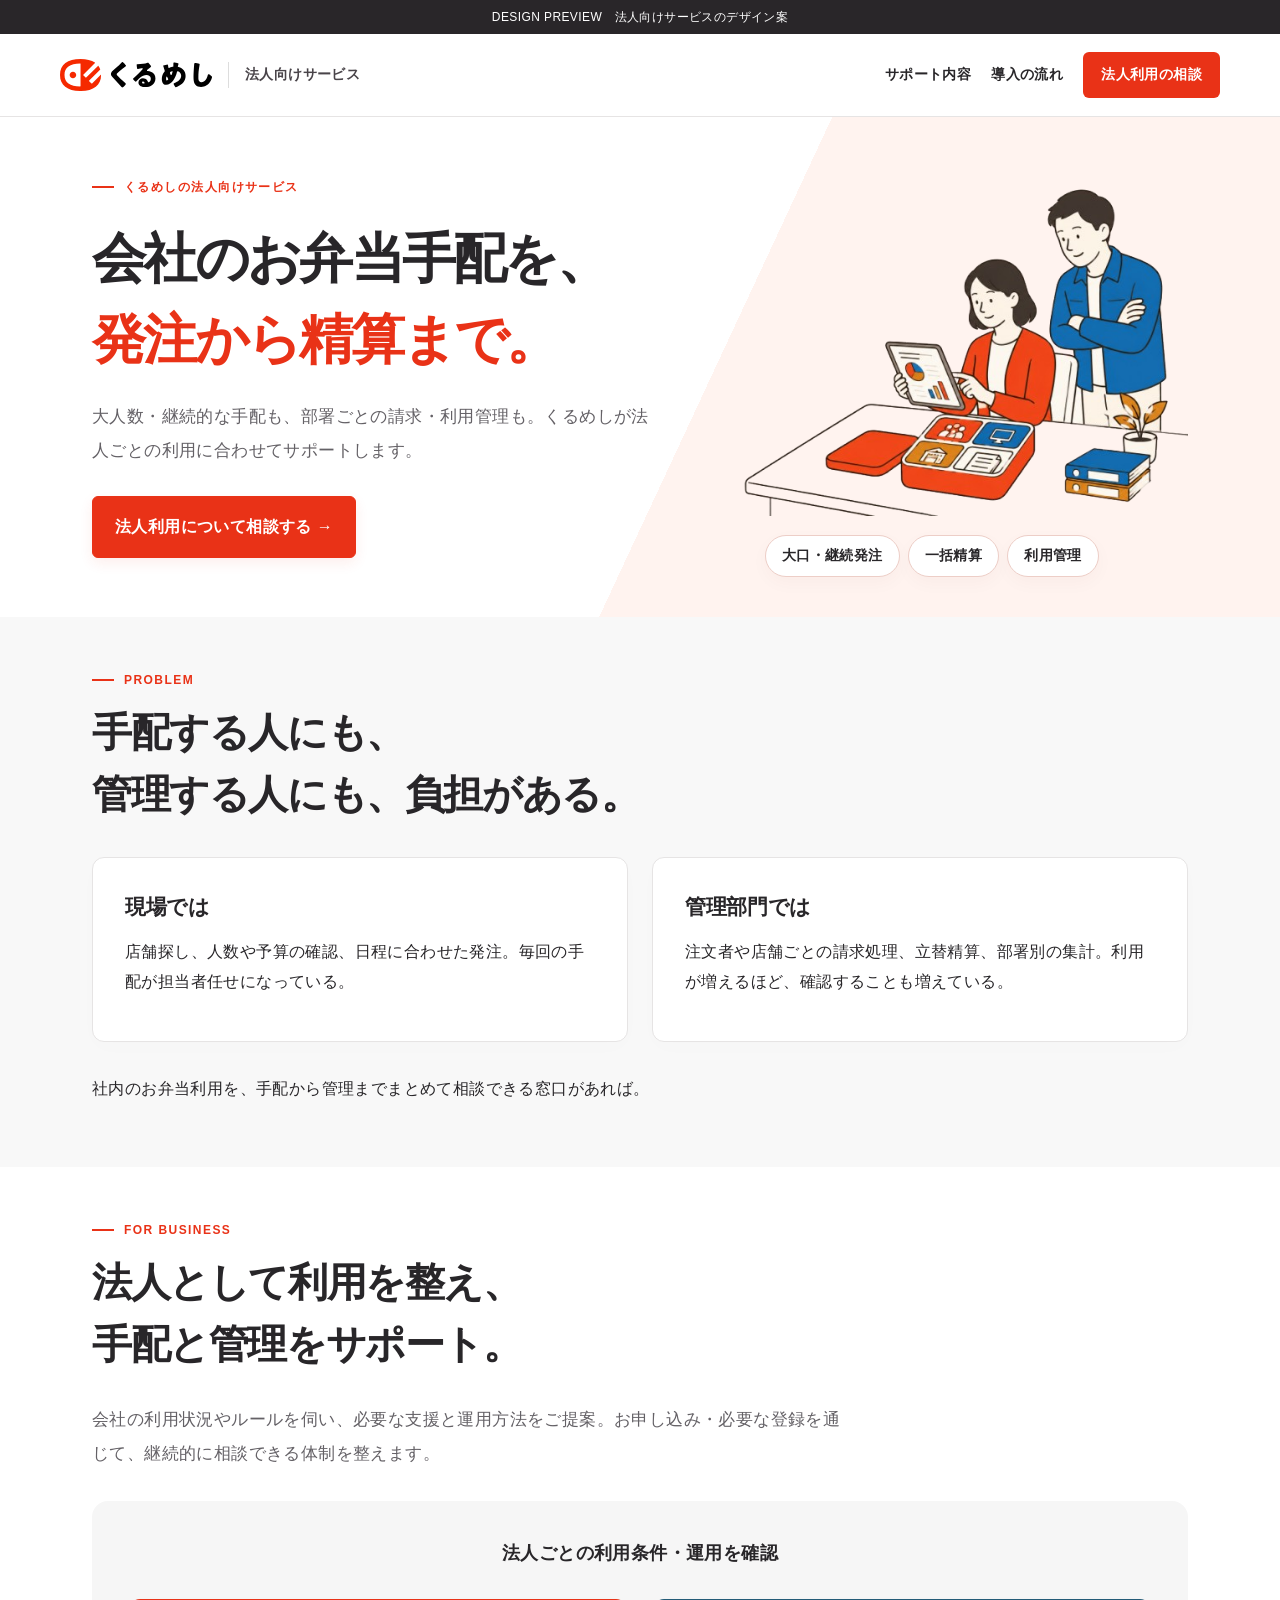
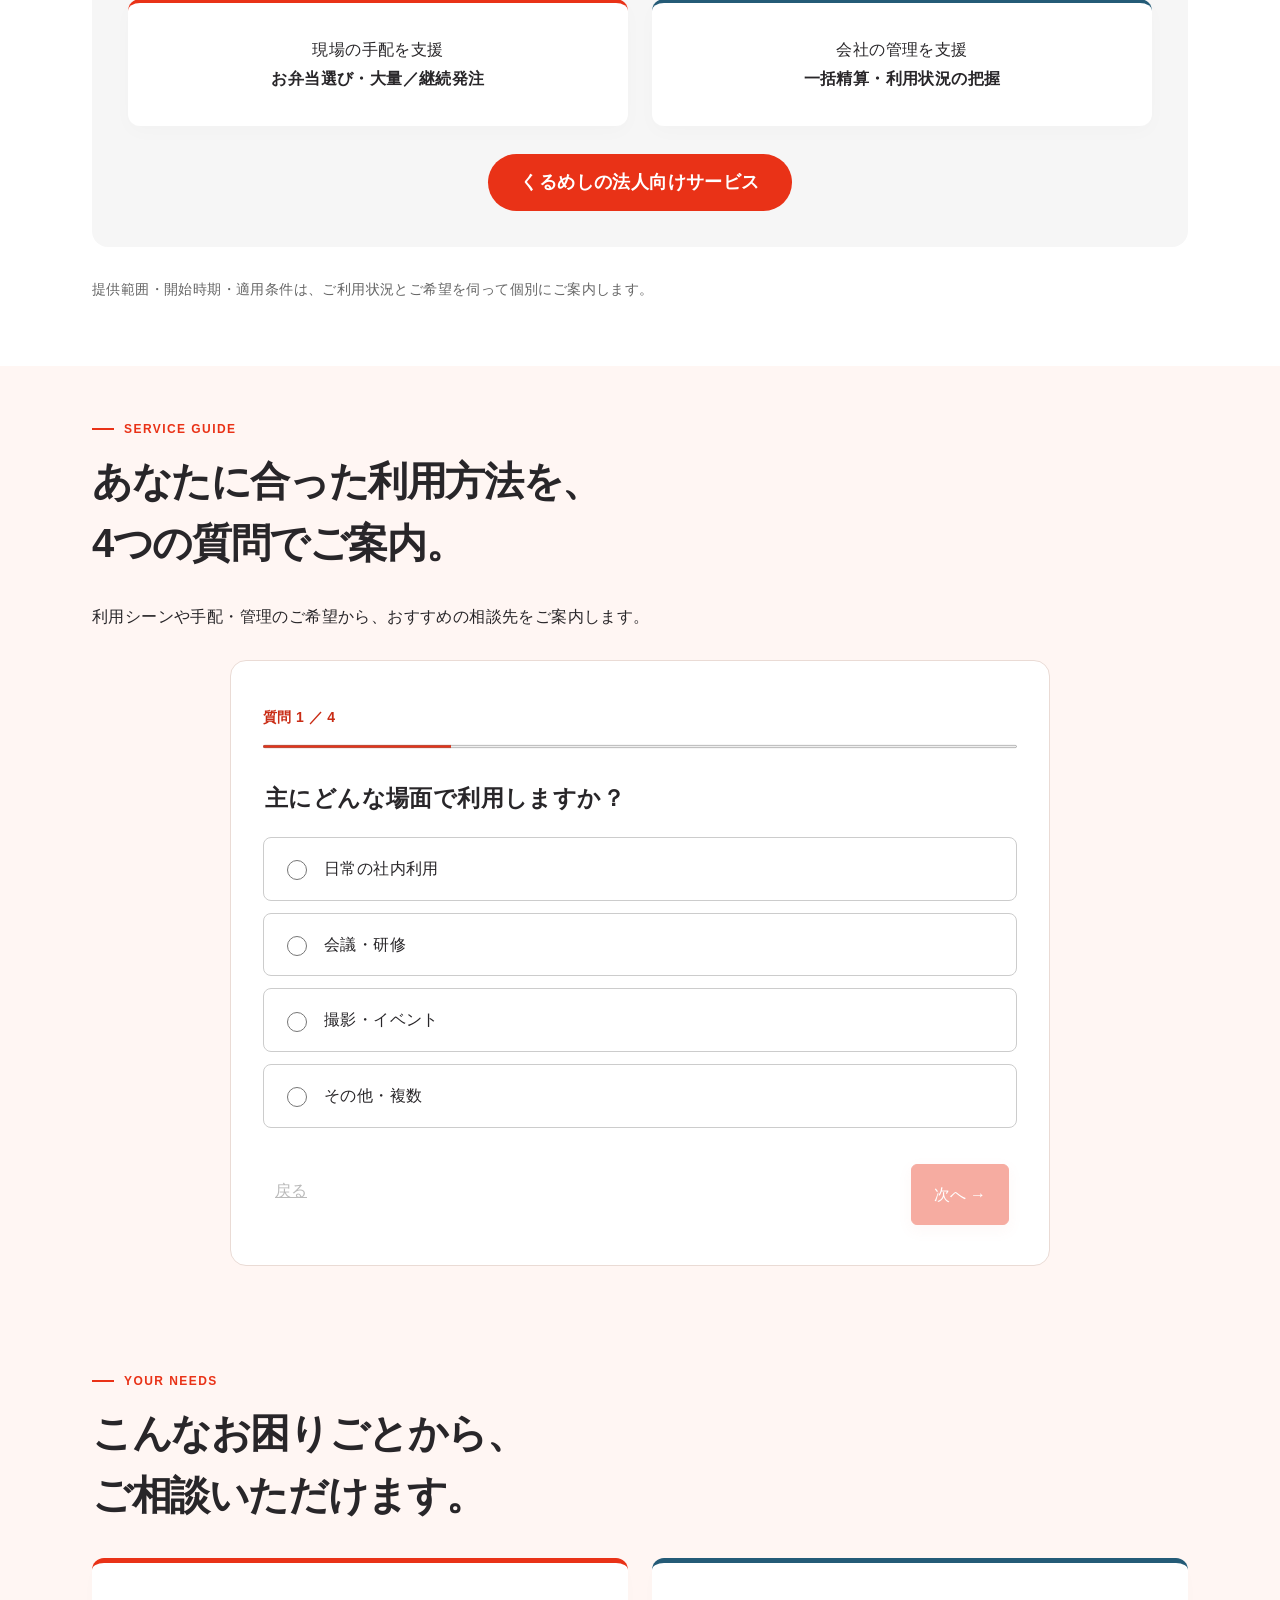
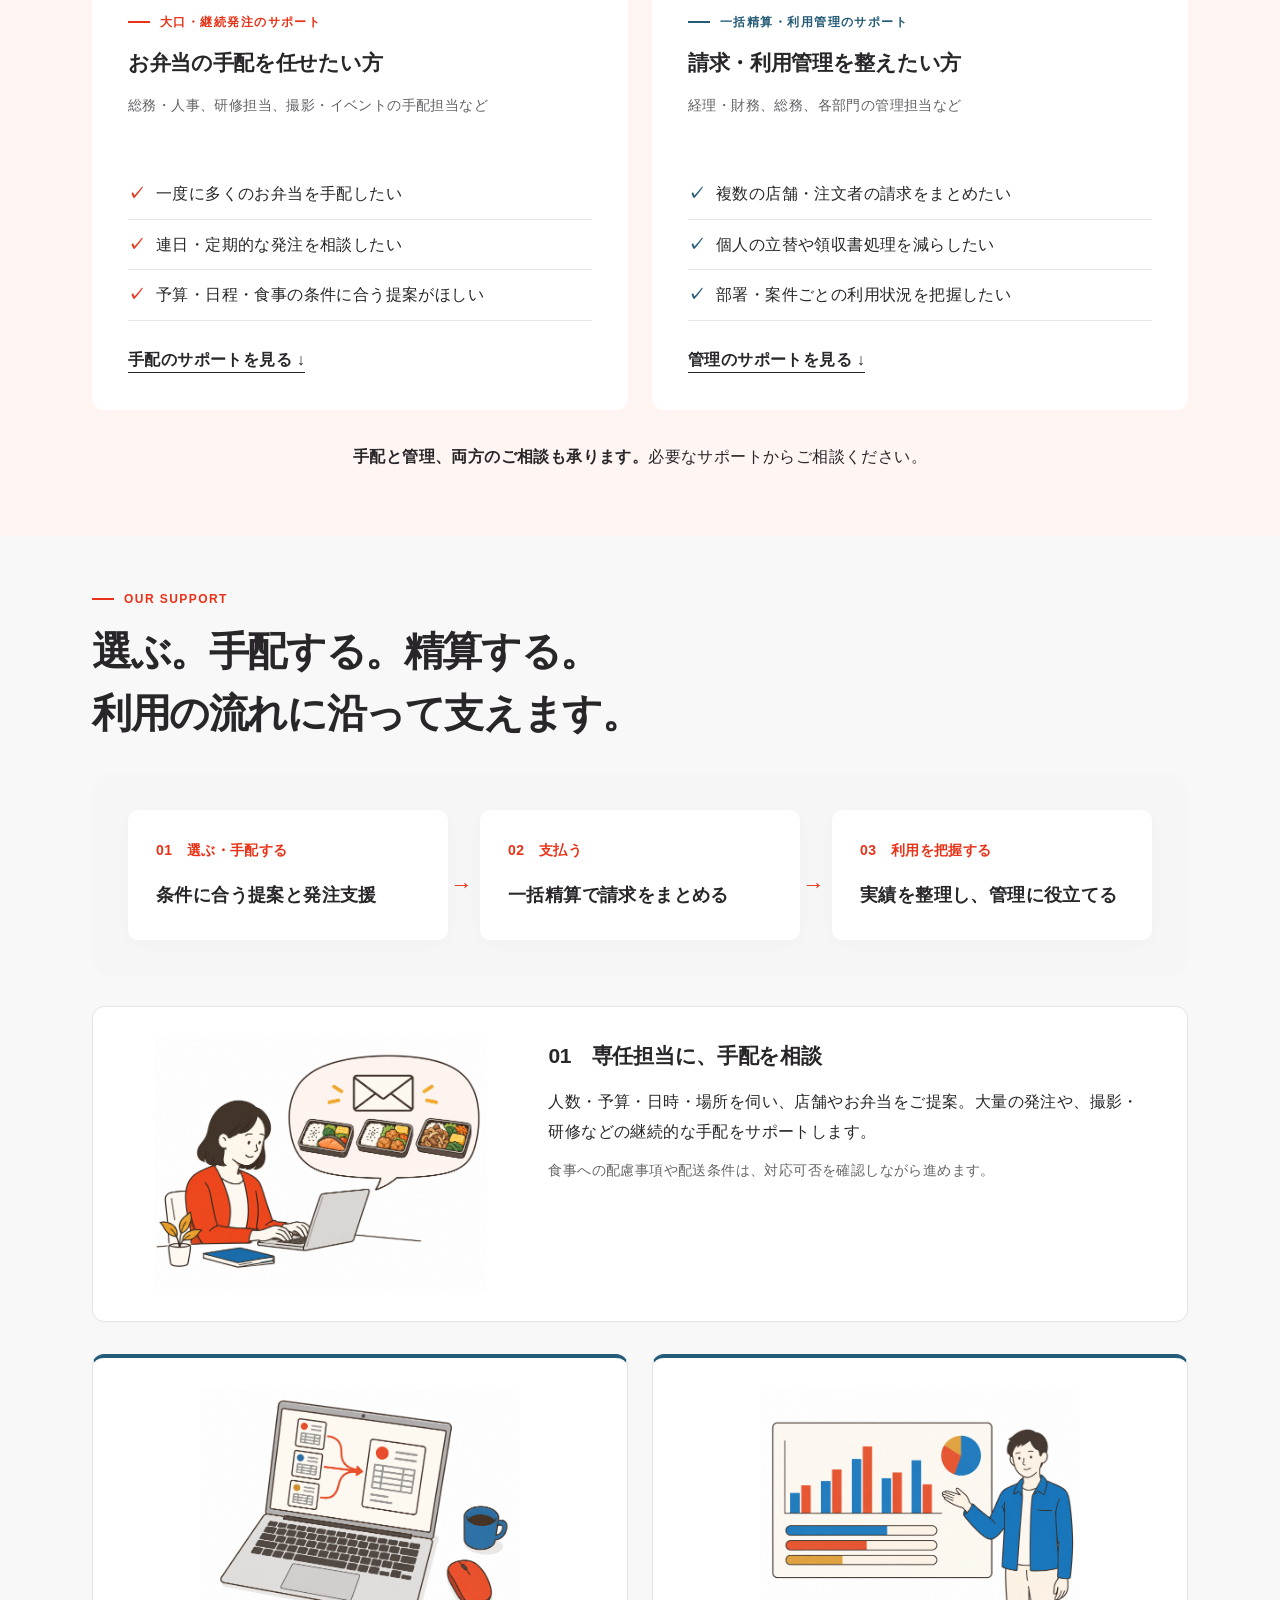
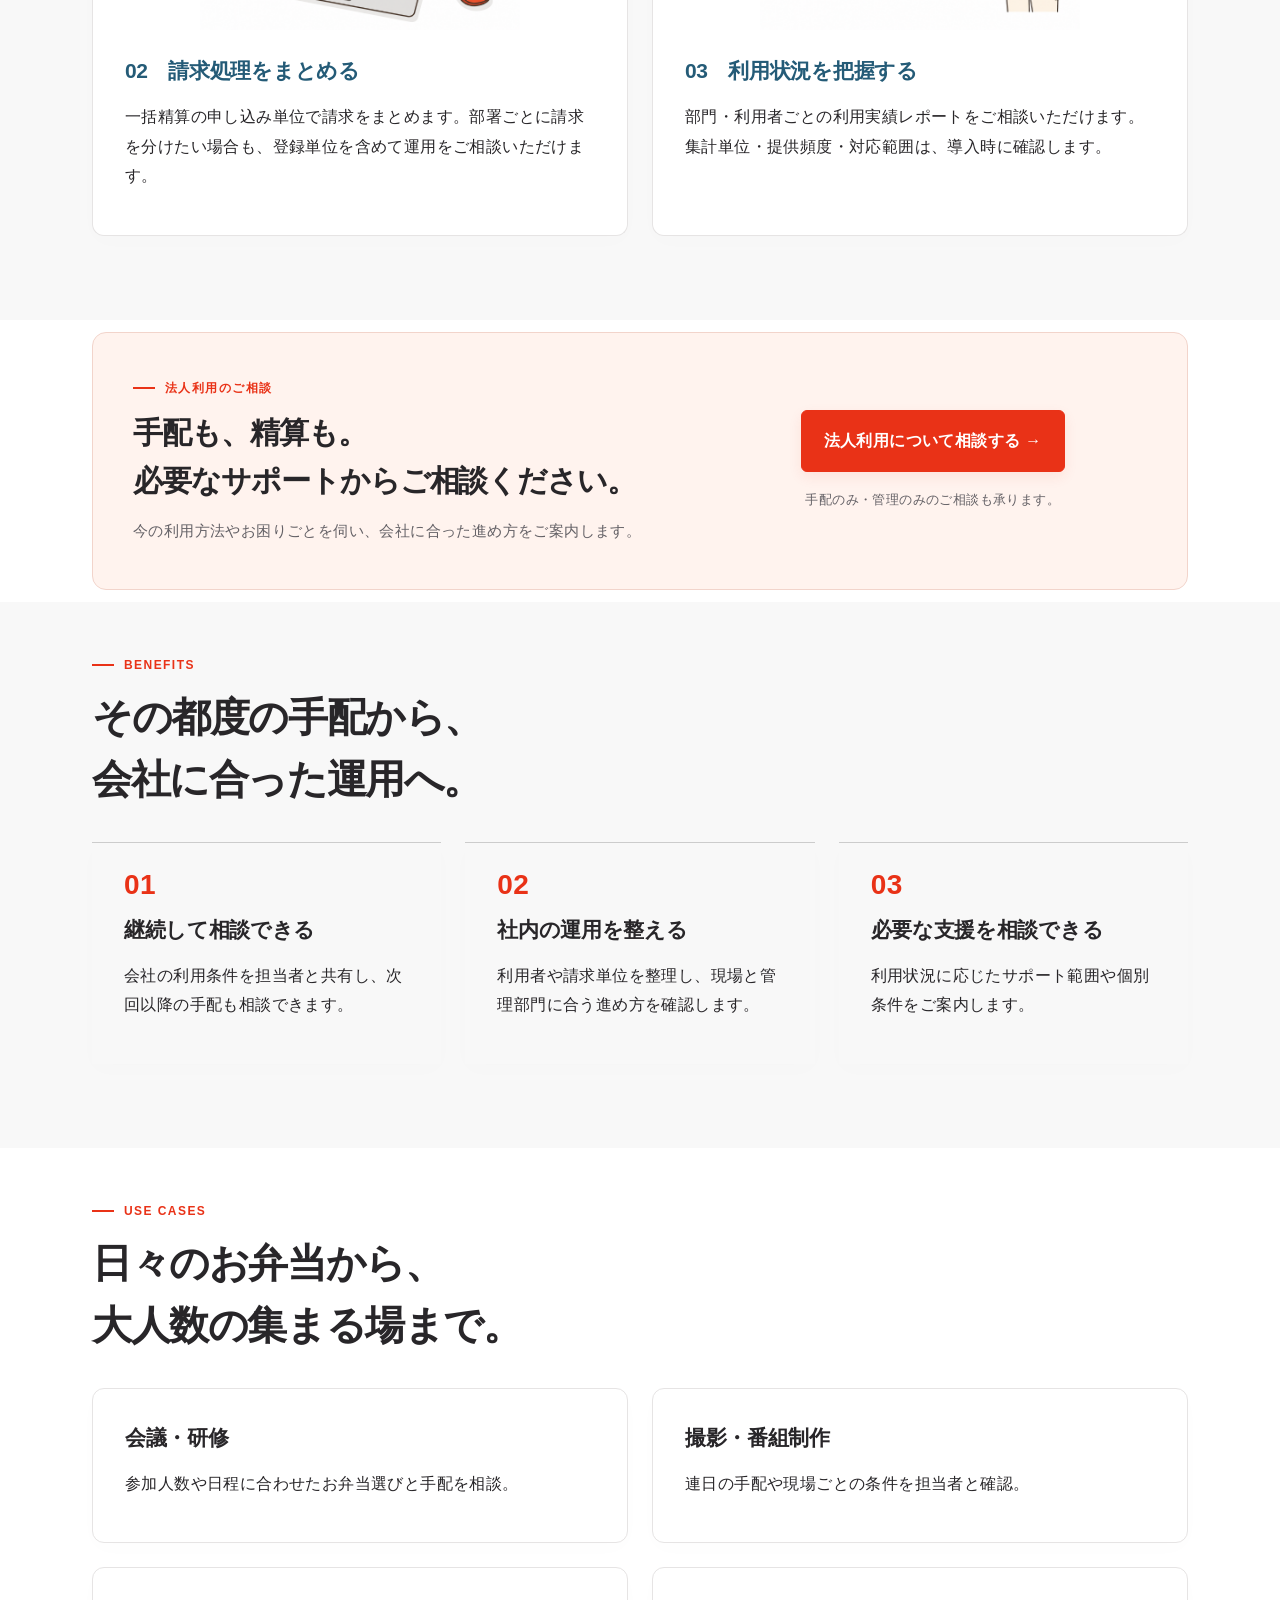
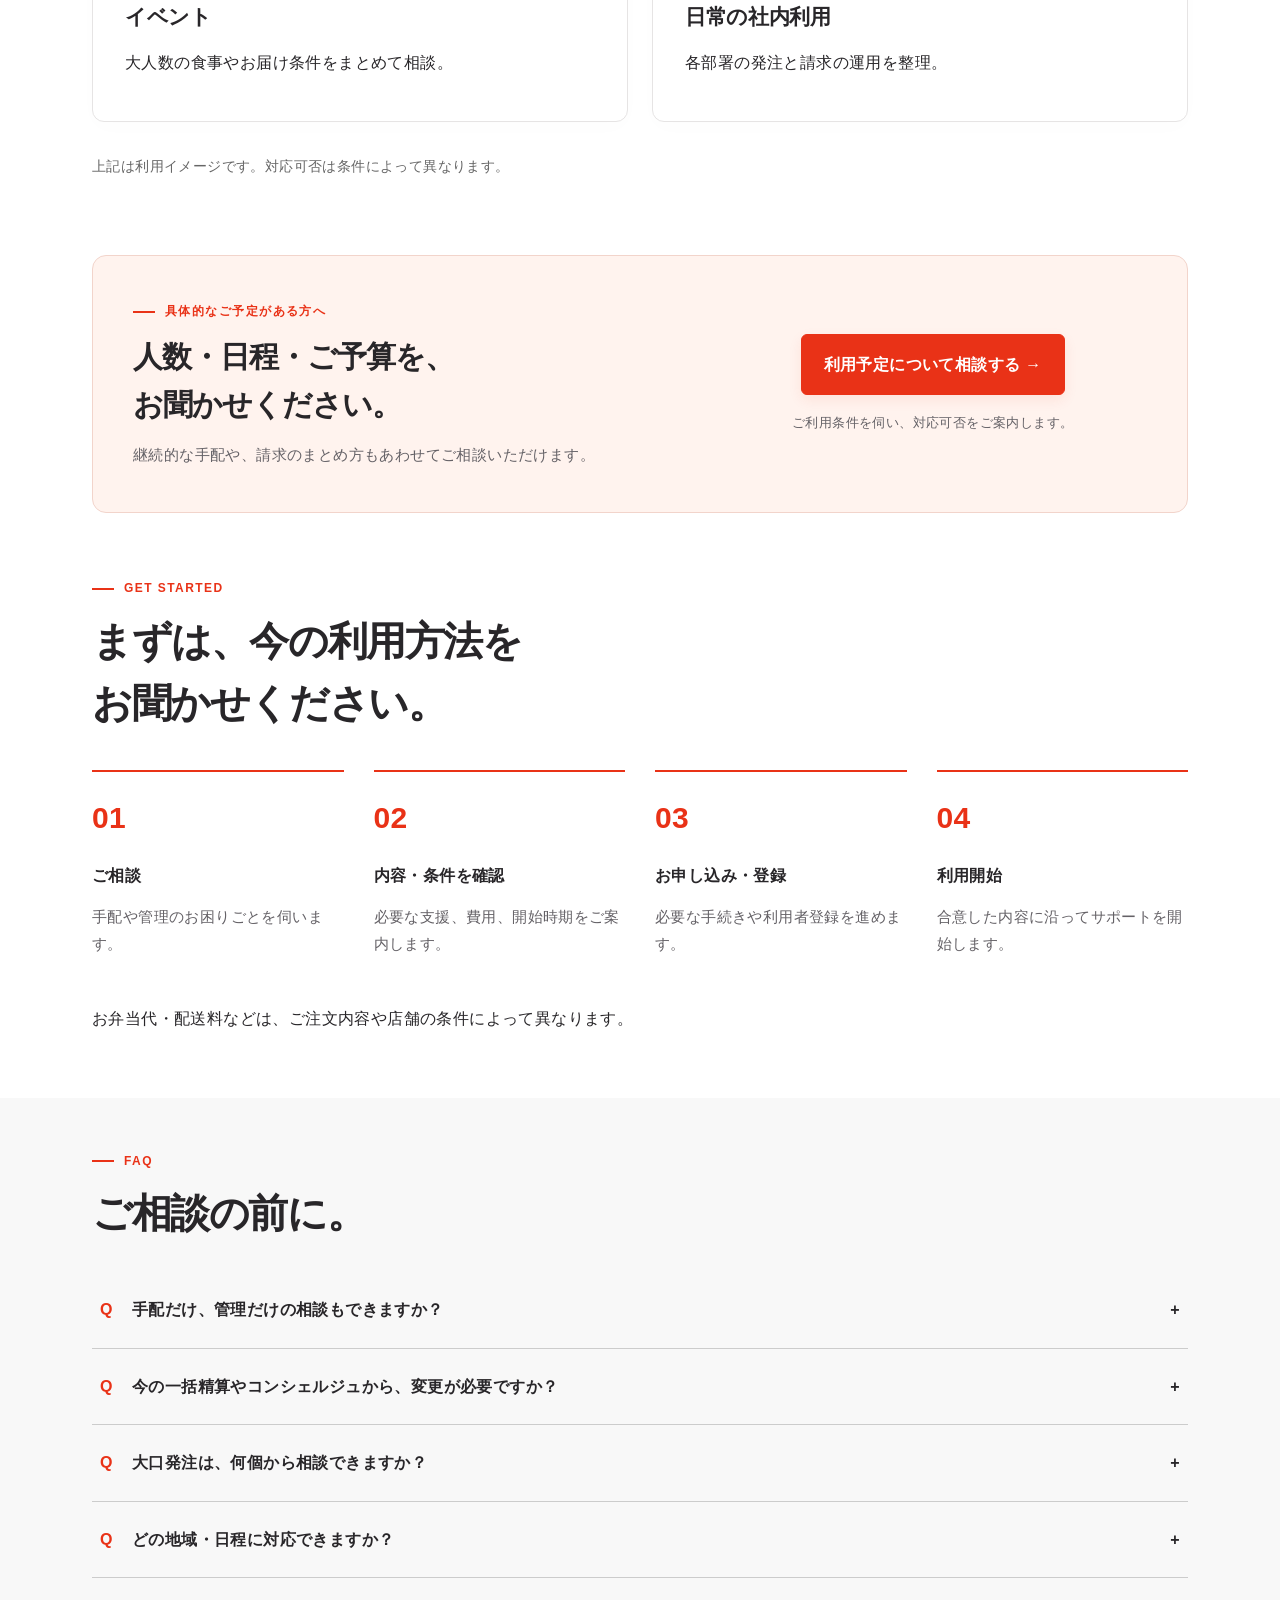
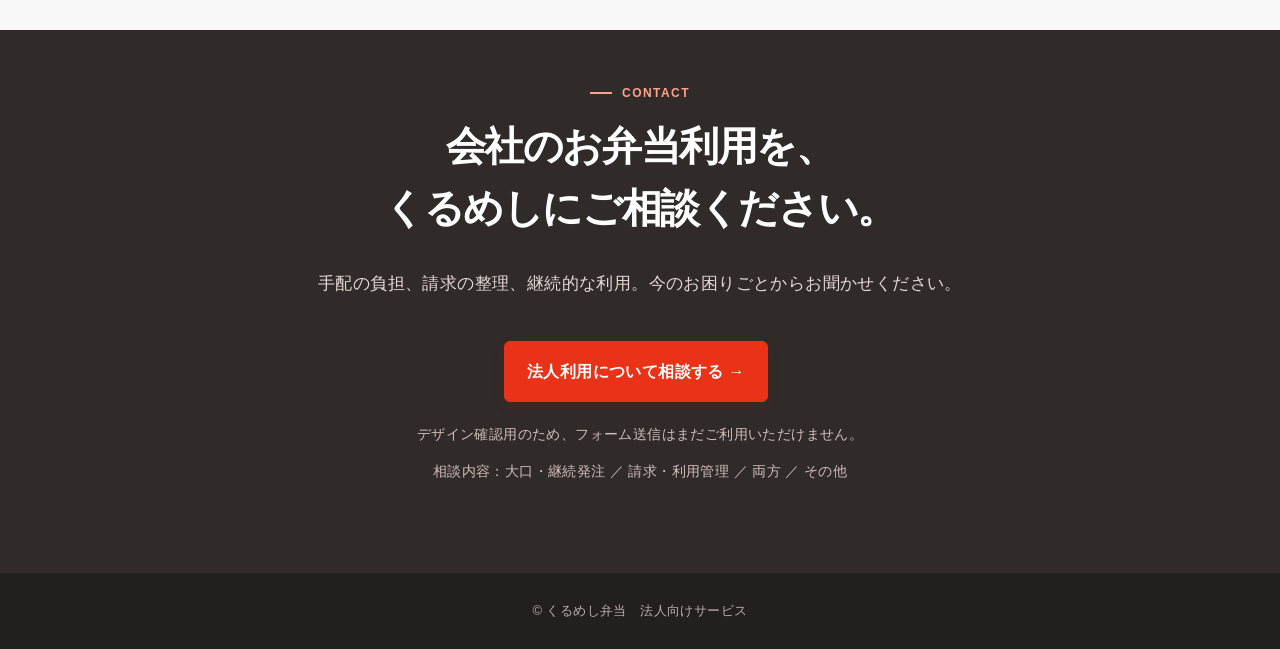
==== corporate/index.html @ 16958b7e "Add unified corporate LP and service guide under corporate" ====
<!doctype html>
<html lang="ja">
<head><meta charset="utf-8"><meta name="viewport" content="width=device-width,initial-scale=1"><title>法人向けサービス｜くるめし</title>
<style>
*{box-sizing:border-box}body{margin:0;color:#242424;background:#fff;font:16px/1.85 "Yu Gothic",Meiryo,sans-serif}a{color:inherit}header{border-bottom:1px solid #bbb;padding:18px 5%;display:flex;justify-content:space-between;gap:20px;align-items:center}nav{display:flex;gap:20px;flex-wrap:wrap}.wrap{max-width:1060px;margin:auto;padding:0 28px}section{padding:64px 0;border-bottom:1px solid #ccc;scroll-margin-top:24px}section:nth-child(even){background:#f5f5f5}h1{font-size:clamp(32px,5vw,52px);line-height:1.45;margin:20px 0}h2{font-size:clamp(25px,3vw,34px);line-height:1.5;margin:10px 0 24px}h3{font-size:20px;margin:0 0 14px}p{margin:12px 0}.label{font-size:13px;color:#666;letter-spacing:.06em}.lead{max-width:760px;font-size:18px}.two,.three,.flow{display:grid;gap:20px;margin:28px 0}.two{grid-template-columns:1fr 1fr}.three{grid-template-columns:repeat(3,1fr)}.card{border:1px solid #aaa;background:white;padding:26px}.card ul{padding-left:22px}.button{display:inline-block;background:#333;color:white;padding:12px 24px;text-decoration:none;margin:16px 8px 8px 0;border:1px solid #333}.secondary{background:white;color:#333}.diagram{border:1px dashed #888;padding:28px;margin:30px 0;text-align:center;background:#fafafa}.flow{grid-template-columns:repeat(3,1fr);text-align:left}.flow>div{padding:18px;border:1px solid #bbb;background:white}.step{display:block;color:#777;font-size:14px;margin-bottom:8px}.note{font-size:14px;color:#666}.annotation{border-left:3px solid #999;padding:8px 14px;font-size:14px;color:#555;margin:24px 0;background:#eee}.contact{text-align:center}.contact .lead{margin:auto}details{padding:18px 0;border-bottom:1px solid #ccc}summary{cursor:pointer;font-weight:bold}.order{counter-reset:step;list-style:none;padding:0;display:grid;grid-template-columns:repeat(4,1fr);gap:16px}.order li{counter-increment:step;border-top:3px solid #777;padding:18px 0}.order li:before{content:'0' counter(step);display:block;color:#777}footer{padding:24px;text-align:center;color:#666}.scope{padding:12px 28px;background:#e8e8e8;font-size:14px}a:focus-visible,summary:focus-visible{outline:3px solid #555;outline-offset:4px}@media(max-width:700px){.two,.three,.flow,.order{grid-template-columns:1fr}section{padding:40px 0}header{align-items:flex-start}nav{font-size:14px;gap:10px}.wrap{padding:0 20px}.card{padding:22px}}
</style><link rel="stylesheet" href="corporate-lp-design.css"><link rel="stylesheet" href="service-guide.css"><script src="service-guide.js" defer></script></head>
<body>
<style>
main > section{padding-top:52px;padding-bottom:52px}
main > .hero{padding-top:48px;padding-bottom:40px}
main > .mid-conversion.mid-conversion{padding-top:12px;padding-bottom:12px}
main > #contact{padding-top:52px;padding-bottom:52px}
.header-brand{display:flex;align-items:center;gap:16px;text-decoration:none;flex-shrink:0}.header-brand img{display:block;width:152px;height:32px}.header-brand span{font-size:14px;font-weight:700;color:#494449;border-left:1px solid #ddd;padding-left:16px}
@media(max-width:700px){main > section{padding-top:36px;padding-bottom:36px}main > .hero{padding-top:32px;padding-bottom:28px}main > #contact{padding-top:40px;padding-bottom:40px}.header-brand{gap:10px}.header-brand img{width:124px;height:auto}.header-brand span{font-size:12px;padding-left:10px}}
</style>
<style>
.mid-conversion.mid-conversion{padding:28px 0;background:#fff}
.mid-conversion-box{display:grid;grid-template-columns:minmax(0,1.3fr) minmax(0,1fr);gap:28px;align-items:center;padding:36px 40px;background:#fff3ee;border:1px solid #f2d4cb;border-radius:14px}
.mid-conversion-box h2{font-size:clamp(23px,2.5vw,30px);margin:10px 0 12px;line-height:1.6}
.mid-conversion-box p{font-size:15px;color:#646166;margin:8px 0}
.mid-conversion-box .label{font-size:12px;color:#e93217}
.mid-conversion-action{text-align:center}.mid-conversion-action .button{margin:8px 0;max-width:100%}.mid-conversion-action p{font-size:13px}
@media(max-width:700px){.mid-conversion-box{grid-template-columns:1fr;padding:26px 22px;gap:16px}.mid-conversion-action .button{display:block;font-size:14px;padding:14px 10px}}
#ordering{background:#fff;display:block;padding:32px;min-height:0;overflow:auto}
.support-art{display:block;width:100%;height:240px;object-fit:contain;margin:0 auto 24px}
#ordering .support-art{float:left;width:38%;height:250px;margin:0 32px 0 0}
@media(max-width:700px){#ordering{padding:25px}#ordering .support-art{float:none;width:100%;height:230px;margin:0 0 24px}.support-art{height:230px}}
</style>
<div class="scope">DESIGN PREVIEW　法人向けサービスのデザイン案</div>
<header><a class="header-brand" href="#" aria-label="くるめし 法人向けサービス トップ"><img src="kurumeshi-logo.svg" alt="くるめし" width="152" height="32"><span>法人向けサービス</span></a><nav><a href="#support">サポート内容</a><a href="#start">導入の流れ</a><a href="#contact">法人利用の相談</a></nav></header>
<main>
<section class="hero"><div class="wrap hero-layout"><div><div class="label">くるめしの法人向けサービス</div><h1><span>会社のお弁当手配を、</span><span><em>発注から精算まで。</em></span></h1><p class="lead">大人数・継続的な手配も、部署ごとの請求・利用管理も。くるめしが法人ごとの利用に合わせてサポートします。</p><a class="button" href="#contact">法人利用について相談する →</a></div><div class="hero-art"><img src="hero-kurumeshi-transparent.png" alt="お弁当の手配を相談する法人担当者" width="640" height="480"><div class="caption"><span>大口・継続発注</span><span>一括精算</span><span>利用管理</span></div></div></div></section>
<section><div class="wrap"><div class="label">PROBLEM</div><h2>手配する人にも、<br>管理する人にも、負担がある。</h2><div class="two"><div class="card"><h3>現場では</h3><p>店舗探し、人数や予算の確認、日程に合わせた発注。毎回の手配が担当者任せになっている。</p></div><div class="card"><h3>管理部門では</h3><p>注文者や店舗ごとの請求処理、立替精算、部署別の集計。利用が増えるほど、確認することも増えている。</p></div></div><p>社内のお弁当利用を、手配から管理までまとめて相談できる窓口があれば。</p></div></section>
<section><div class="wrap"><div class="label">FOR BUSINESS</div><h2>法人として利用を整え、<br>手配と管理をサポート。</h2><p class="lead">会社の利用状況やルールを伺い、必要な支援と運用方法をご提案。お申し込み・必要な登録を通じて、継続的に相談できる体制を整えます。</p><div class="diagram"><strong>法人ごとの利用条件・運用を確認</strong><div class="two"><div class="card">現場の手配を支援<br><strong>お弁当選び・大量／継続発注</strong></div><div class="card">会社の管理を支援<br><strong>一括精算・利用状況の把握</strong></div></div><strong>くるめしの法人向けサービス</strong></div><p class="note">提供範囲・開始時期・適用条件は、ご利用状況とご希望を伺って個別にご案内します。</p><aside class="annotation">制作メモ：法人登録・申し込み・契約の正式な関係に合わせて文言を確定。「登録だけで全機能が利用可能」という表現にはしない。</aside></div></section>
<section id="guide"><div class="wrap"><div class="label">SERVICE GUIDE</div><h2>あなたに合った利用方法を、<br>4つの質問でご案内。</h2><p class="guide-intro">利用シーンや手配・管理のご希望から、おすすめの相談先をご案内します。</p><div id="service-guide" class="guide-box"></div><noscript><p>質問ガイドのご利用にはJavaScriptが必要です。下の相談例をご覧ください。</p></noscript></div></section>
<section id="who"><div class="wrap"><div class="label">YOUR NEEDS</div><h2>こんなお困りごとから、<br>ご相談いただけます。</h2><div class="two"><article class="card"><p class="label">大口・継続発注のサポート</p><h3>お弁当の手配を任せたい方</h3><p>総務・人事、研修担当、撮影・イベントの手配担当など</p><ul><li>一度に多くのお弁当を手配したい</li><li>連日・定期的な発注を相談したい</li><li>予算・日程・食事の条件に合う提案がほしい</li></ul><a href="#ordering">手配のサポートを見る ↓</a></article><article class="card"><p class="label">一括精算・利用管理のサポート</p><h3>請求・利用管理を整えたい方</h3><p>経理・財務、総務、各部門の管理担当など</p><ul><li>複数の店舗・注文者の請求をまとめたい</li><li>個人の立替や領収書処理を減らしたい</li><li>部署・案件ごとの利用状況を把握したい</li></ul><a href="#accounting">管理のサポートを見る ↓</a></article></div><p><strong>手配と管理、両方のご相談も承ります。</strong>必要なサポートからご相談ください。</p></div></section>
<section id="support"><div class="wrap"><div class="label">OUR SUPPORT</div><h2>選ぶ。手配する。精算する。<br>利用の流れに沿って支えます。</h2><div class="diagram"><div class="flow"><div><span class="step">01　選ぶ・手配する</span><strong>条件に合う提案と発注支援</strong></div><div><span class="step">02　支払う</span><strong>一括精算で請求をまとめる</strong></div><div><span class="step">03　利用を把握する</span><strong>実績を整理し、管理に役立てる</strong></div></div></div><div class="card" id="ordering"><img class="support-art" src="support-consult-v3.png" alt="PCでお弁当の候補をメール提案する専任担当者" width="1448" height="1086"><h3>01　専任担当に、手配を相談</h3><p>人数・予算・日時・場所を伺い、店舗やお弁当をご提案。大量の発注や、撮影・研修などの継続的な手配をサポートします。</p><p class="note">食事への配慮事項や配送条件は、対応可否を確認しながら進めます。</p></div><div class="two" id="accounting"><div class="card"><img class="support-art" src="support-billing-v3.png" alt="複数の電子請求書を一つにまとめるPC画面" width="1448" height="1086"><h3>02　請求処理をまとめる</h3><p>一括精算の申し込み単位で請求をまとめます。部署ごとに請求を分けたい場合も、登録単位を含めて運用をご相談いただけます。</p></div><div class="card"><img class="support-art" src="support-report-v3.png" alt="利用実績と予算のグラフを把握する管理担当者" width="1448" height="1086"><h3>03　利用状況を把握する</h3><p>部門・利用者ごとの利用実績レポートをご相談いただけます。集計単位・提供頻度・対応範囲は、導入時に確認します。</p></div></div><aside class="annotation">制作メモ：機能一覧ではなく業務の流れを図解。レポートの見本を掲載する場合は、提供可能な形式を確認してサンプルを作成。</aside></div></section>
<section class="mid-conversion" aria-labelledby="mid-cta-support"><div class="wrap"><div class="mid-conversion-box"><div><p class="label">法人利用のご相談</p><h2 id="mid-cta-support">手配も、精算も。<br>必要なサポートからご相談ください。</h2><p>今の利用方法やお困りごとを伺い、会社に合った進め方をご案内します。</p></div><div class="mid-conversion-action"><a class="button" href="#contact">法人利用について相談する →</a><p>手配のみ・管理のみのご相談も承ります。</p></div></div></div></section>
<section><div class="wrap"><div class="label">BENEFITS</div><h2>その都度の手配から、<br>会社に合った運用へ。</h2><div class="three"><div class="card"><h3>継続して相談できる</h3><p>会社の利用条件を担当者と共有し、次回以降の手配も相談できます。</p></div><div class="card"><h3>社内の運用を整える</h3><p>利用者や請求単位を整理し、現場と管理部門に合う進め方を確認します。</p></div><div class="card"><h3>必要な支援を相談できる</h3><p>利用状況に応じたサポート範囲や個別条件をご案内します。</p></div></div><aside class="annotation">制作メモ：既存のコンシェルジュ・一括精算との違いを確定させるセクション。未確定の優遇・補填・特典は記載しない。</aside></div></section>
<section><div class="wrap"><div class="label">USE CASES</div><h2>日々のお弁当から、<br>大人数の集まる場まで。</h2><div class="two"><div class="card"><h3>会議・研修</h3><p>参加人数や日程に合わせたお弁当選びと手配を相談。</p></div><div class="card"><h3>撮影・番組制作</h3><p>連日の手配や現場ごとの条件を担当者と確認。</p></div><div class="card"><h3>イベント</h3><p>大人数の食事やお届け条件をまとめて相談。</p></div><div class="card"><h3>日常の社内利用</h3><p>各部署の発注と請求の運用を整理。</p></div></div><p class="note">上記は利用イメージです。対応可否は条件によって異なります。</p></div></section>
<section class="mid-conversion" aria-labelledby="mid-cta-cases"><div class="wrap"><div class="mid-conversion-box"><div><p class="label">具体的なご予定がある方へ</p><h2 id="mid-cta-cases">人数・日程・ご予算を、<br>お聞かせください。</h2><p>継続的な手配や、請求のまとめ方もあわせてご相談いただけます。</p></div><div class="mid-conversion-action"><a class="button" href="#contact">利用予定について相談する →</a><p>ご利用条件を伺い、対応可否をご案内します。</p></div></div></div></section>
<section id="start"><div class="wrap"><div class="label">GET STARTED</div><h2>まずは、今の利用方法を<br>お聞かせください。</h2><ol class="order"><li><strong>ご相談</strong><p>手配や管理のお困りごとを伺います。</p></li><li><strong>内容・条件を確認</strong><p>必要な支援、費用、開始時期をご案内します。</p></li><li><strong>お申し込み・登録</strong><p>必要な手続きや利用者登録を進めます。</p></li><li><strong>利用開始</strong><p>合意した内容に沿ってサポートを開始します。</p></li></ol><p>お弁当代・配送料などは、ご注文内容や店舗の条件によって異なります。</p></div></section>
<section><div class="wrap"><div class="label">FAQ</div><h2>ご相談の前に。</h2><details><summary>手配だけ、管理だけの相談もできますか？</summary><p>はい。必要な支援からご相談ください。両方をまとめてご相談いただくこともできます。</p></details><details><summary>今の一括精算やコンシェルジュから、変更が必要ですか？</summary><p>現在のご利用状況を伺い、法人向けサービスに必要な手続きをご案内します。</p></details><details><summary>大口発注は、何個から相談できますか？</summary><p>ご希望の数量・頻度・予算をお聞かせください。ご利用条件を確認し、対応できる内容をご案内します。</p></details><details><summary>どの地域・日程に対応できますか？</summary><p>お届け先・日時・数量などによって異なります。条件を伺い、対応可否を確認します。</p></details></div></section>
<section id="contact" class="contact"><div class="wrap"><div class="label">CONTACT</div><h2>会社のお弁当利用を、<br>くるめしにご相談ください。</h2><p class="lead">手配の負担、請求の整理、継続的な利用。今のお困りごとからお聞かせください。</p><div class="diagram"><a class="button" href="#consult-preview">法人利用について相談する →</a><p id="consult-preview" class="note">デザイン確認用のため、フォーム送信はまだご利用いただけません。</p><p class="note">相談内容：大口・継続発注 ／ 請求・利用管理 ／ 両方 ／ その他</p></div><aside class="annotation">制作メモ：ボタンとフォームは未接続。相談種別はフォーム内で選択し、ページのストーリーは分断しない。</aside></div></section>
</main><footer>© くるめし弁当　法人向けサービス</footer></body></html>
---- corporate/corporate-lp-design.css ----
:root{--red:#e93217;--ink:#282629;--muted:#646166;--line:#e6e4e4;--blue:#245b77}html{scroll-behavior:smooth}body{color:var(--ink);letter-spacing:.025em;background:#fff}.scope{background:#292629;color:#fff;text-align:center;font-size:12px;padding:6px 20px}.annotation{display:none}header{padding:18px max(28px,calc((100vw - 1160px)/2));border-bottom:1px solid var(--line);background:#fff;position:sticky;top:0;z-index:10}header strong{font-size:20px;white-space:nowrap;color:var(--red)}nav{align-items:center;font-size:14px;font-weight:700}nav a{text-decoration:none}nav a:last-child{background:var(--red);color:white;padding:10px 18px;border-radius:6px}.wrap{max-width:1160px;padding:0 32px}section{padding:88px 0;border:0;scroll-margin-top:90px}section:nth-child(even){background:#f8f8f8}h2{font-size:clamp(27px,3.3vw,40px);font-weight:800;letter-spacing:-.035em;line-height:1.55;margin-bottom:28px}h3{font-size:21px;line-height:1.6;letter-spacing:-.015em}.label{font-size:12px;letter-spacing:.12em;color:var(--red);font-weight:800;display:flex;align-items:center;gap:10px}.label:before{content:'';width:22px;height:2px;background:currentColor;flex-shrink:0}.lead{color:var(--muted);font-size:17px;line-height:2}.hero{background:linear-gradient(115deg,#fff 55%,#fff3ef 55%);padding:76px 0 66px}.hero-layout{display:grid;grid-template-columns:1.1fr 1fr;align-items:center;gap:20px}.hero h1{font-size:clamp(34px,4.3vw,54px);line-height:1.5;letter-spacing:-.05em;margin:20px 0}.hero h1 span{white-space:nowrap;display:block}.hero h1 em{font-style:normal;color:var(--red)}.hero-art img{width:100%;height:360px;object-fit:contain}.hero-art{position:relative}.hero-art .caption{display:flex;justify-content:center;gap:8px;flex-wrap:wrap}.caption span{background:white;border:1px solid #edcec7;box-shadow:0 6px 18px #52221108;border-radius:30px;padding:7px 16px;font-size:14px;font-weight:700}.hero .lead{max-width:37em}.button{background:var(--red);border-color:var(--red);border-radius:6px;font-weight:700;box-shadow:0 5px 14px #e9321715;padding:15px 22px}.secondary{background:transparent;color:var(--ink);border:0;box-shadow:none;font-size:14px}.two,.three{gap:24px;margin:32px 0}.card{border:1px solid var(--line);padding:32px;border-radius:12px;box-shadow:0 6px 22px #24242403}.note{line-height:1.8}.diagram{border:0;border-radius:16px;background:#f6f6f6;padding:36px}.diagram>.two{position:relative;margin:28px 0}.diagram>.two .card{border:0;background:white;box-shadow:0 6px 20px #24242405}.diagram>strong{font-size:18px}.diagram>strong:last-child{display:inline-block;background:var(--red);color:white;border-radius:40px;padding:12px 32px}.diagram>.two .card:first-child{border-top:4px solid var(--red)}.diagram>.two .card:last-child{border-top:4px solid var(--blue)}#who{background:#fff6f3}#who .card{padding:36px;border:0;border-top:5px solid var(--red)}#who .card:last-child{border-top-color:var(--blue)}#who .card:last-child .label{color:var(--blue)}#who .card>p:not(.label){font-size:14px;color:var(--muted);min-height:52px}#who ul{list-style:none;padding:0;margin:24px 0}#who li{position:relative;padding:10px 0 10px 28px;border-bottom:1px solid var(--line);font-size:16px}#who li:before{content:'✓';position:absolute;left:0;color:var(--red);font-weight:bold}#who .card:last-child li:before{color:var(--blue)}#who a{font-weight:700;text-decoration:none;border-bottom:1px solid currentColor;padding-bottom:4px}#who .wrap>p{text-align:center}.flow{gap:32px;margin:0}.flow>div{position:relative;border:0;background:#fff;padding:28px;border-radius:10px;box-shadow:0 4px 16px #22222206}.flow>div:not(:last-child):after{content:'→';position:absolute;right:-25px;top:42%;font-size:22px;color:var(--red)}.step{font-weight:800;color:var(--red);font-size:14px;margin-bottom:15px}.flow strong{font-size:18px}#ordering{padding:38px 38px 38px 45%;min-height:300px;display:flex;flex-direction:column;justify-content:center;background:#fff url('ordering-concierge.png') left 6% center/32% auto no-repeat}#accounting .card{border-top:4px solid var(--blue)}#accounting h3{color:var(--blue)}.three{counter-reset:benefit}.three .card{position:relative;padding-top:70px;border:0;border-radius:0;background:transparent;border-top:1px solid #ccc}.three .card:before{counter-increment:benefit;content:'0' counter(benefit);position:absolute;top:16px;color:var(--red);font-size:28px;font-weight:800}.order{gap:30px;margin-top:36px}.order li{border-top:2px solid var(--red)}.order li:before{font-size:30px;color:var(--red);font-weight:800;margin-bottom:16px}.order li p{color:var(--muted);font-size:15px}details{padding:23px 8px}summary{list-style:none;position:relative;padding:0 32px;color:var(--ink)}summary:before{content:'Q';color:var(--red);position:absolute;left:0}summary:after{content:'+';position:absolute;right:0}details[open] summary:after{content:'−'}details p{padding:8px 32px;color:var(--muted)}#contact{background:#302a29;color:white;padding:80px 0}#contact .label{justify-content:center;color:#ffa18e}#contact .lead{color:#e5d9d5}#contact .diagram{background:transparent;margin:12px 0;padding:12px}#contact .note{color:#d0bfba}footer{background:#231f1e;color:#b9aeaa;font-size:13px;padding:26px}.button:hover{background:#c92710;color:white}a:focus-visible,summary:focus-visible{outline:3px solid #1973a3;outline-offset:5px}
@media(max-width:900px){header{position:relative;flex-wrap:wrap;padding:16px 24px}.hero-layout{grid-template-columns:1fr}.hero{padding:44px 0;background:linear-gradient(#fff,#fff5f1)}.hero h1{font-size:clamp(32px,6vw,48px)}.hero-art img{height:280px}.hero-art{max-width:440px;margin:auto}.hero .lead{max-width:650px}.three{grid-template-columns:1fr}.three .card{padding:24px 24px 24px 80px}.three .card:before{left:12px;top:18px}}
@media(max-width:700px){section{padding:56px 0}.wrap{padding:0 22px}.two,.flow{grid-template-columns:1fr;gap:20px}.hero h1{font-size:clamp(27px,7.5vw,43px)}header strong{font-size:18px}nav{font-size:12px;gap:16px}.card,#who .card{padding:25px}#who .card>p:not(.label){min-height:0}.diagram{padding:24px 18px}.flow>div:not(:last-child):after{content:'↓';top:auto;bottom:-25px;right:48%}#ordering{padding:225px 24px 26px;background-position:center top 14px;background-size:auto 200px}.order{grid-template-columns:1fr 1fr;gap:20px}h2{font-size:27px}.lead{font-size:16px}.button{font-size:15px}.hero-art img{height:250px}}
---- corporate/service-guide.css ----
#guide{background:#fff6f3}.guide-intro{max-width:740px}.guide-box{max-width:820px;background:#fff;border:1px solid #eadbd5;border-radius:16px;padding:32px;margin:28px auto 0}.guide-progress{color:#c92c15;font-weight:700;font-size:14px}.guide-box progress{width:100%;height:7px;accent-color:#e93217;margin-bottom:24px}.guide-box fieldset{border:0;padding:0;margin:0;min-width:0}.guide-box legend,.guide-box h3{font-size:23px;line-height:1.6;font-weight:700;margin-bottom:20px}.guide-choices{display:grid;gap:12px}.guide-choices label{display:flex;gap:14px;align-items:center;border:1px solid #ccc;padding:16px 18px;border-radius:8px;cursor:pointer}.guide-choices label:has(input:checked){background:#fff3ee;border-color:#e93217}.guide-choices input{width:20px;height:20px;accent-color:#e93217;flex-shrink:0}.guide-actions{display:flex;justify-content:space-between;gap:12px;align-items:center;margin-top:20px}.guide-box button{font:inherit;cursor:pointer}.guide-box button:disabled{opacity:.4;cursor:not-allowed}.guide-back{background:transparent;border:0;text-decoration:underline;color:#555;padding:12px;margin-right:12px}.guide-summary{display:grid;grid-template-columns:100px 1fr;gap:12px;font-size:14px;background:#f7f7f7;padding:20px}.guide-summary dt{font-weight:bold}.guide-summary dd{margin:0}.guide-box :focus-visible{outline:3px solid #245b77;outline-offset:4px}@media(max-width:600px){.guide-box{padding:22px 18px}.guide-box legend{font-size:20px}.guide-actions .button{font-size:14px;padding:12px}.guide-summary{grid-template-columns:1fr;gap:4px}.guide-summary dd{margin-bottom:12px}}
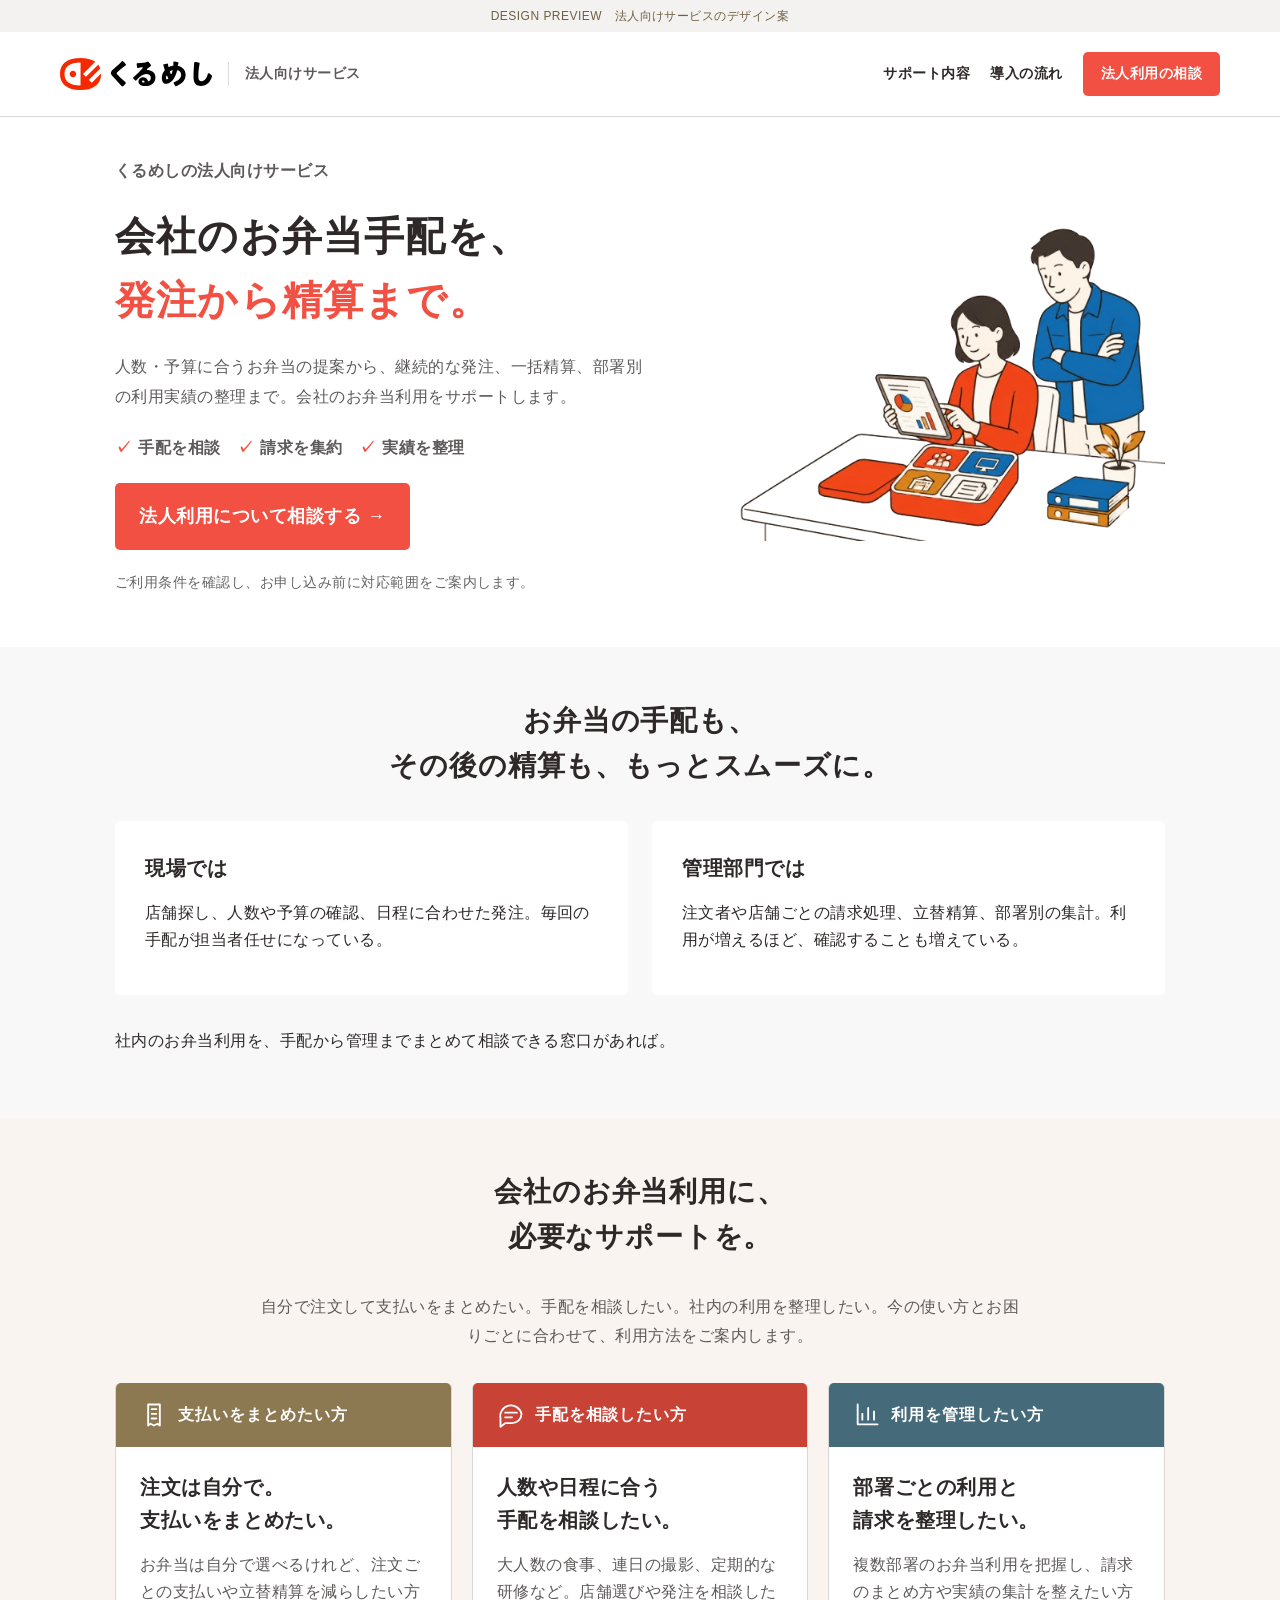
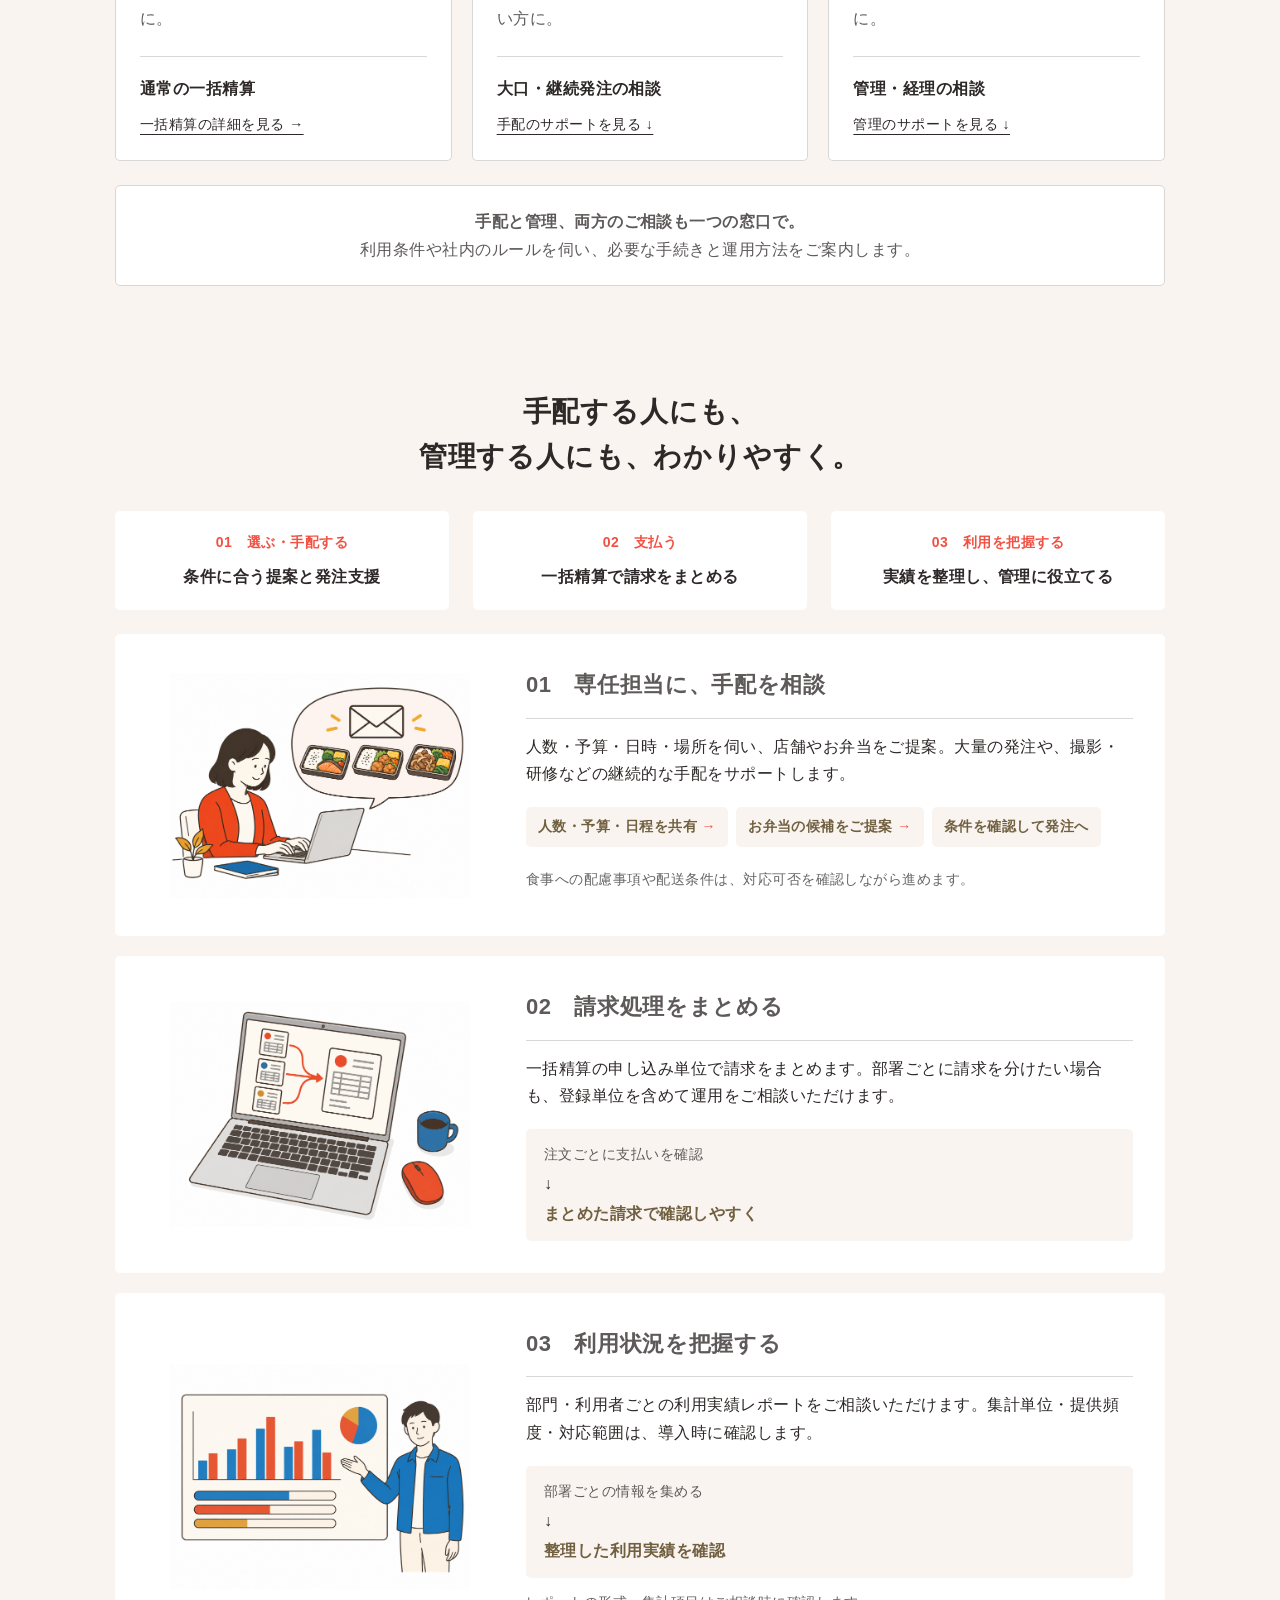
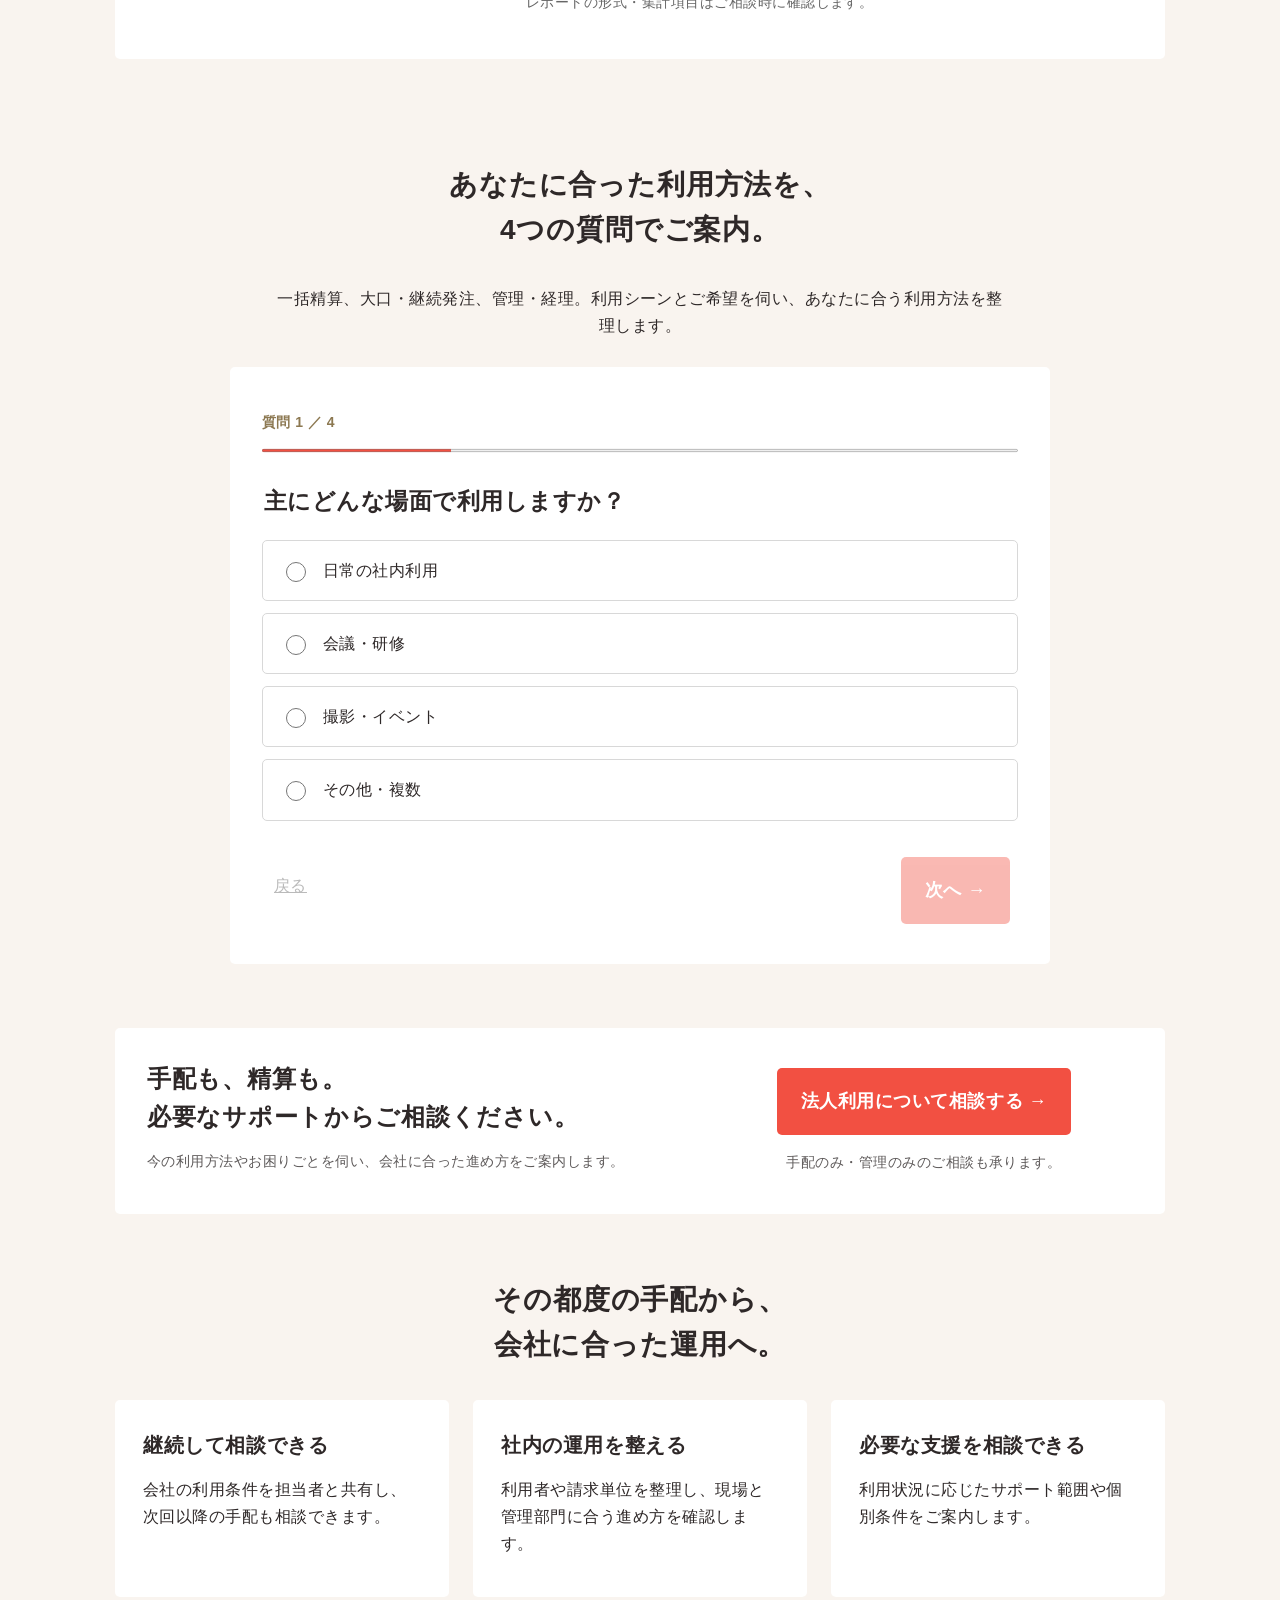
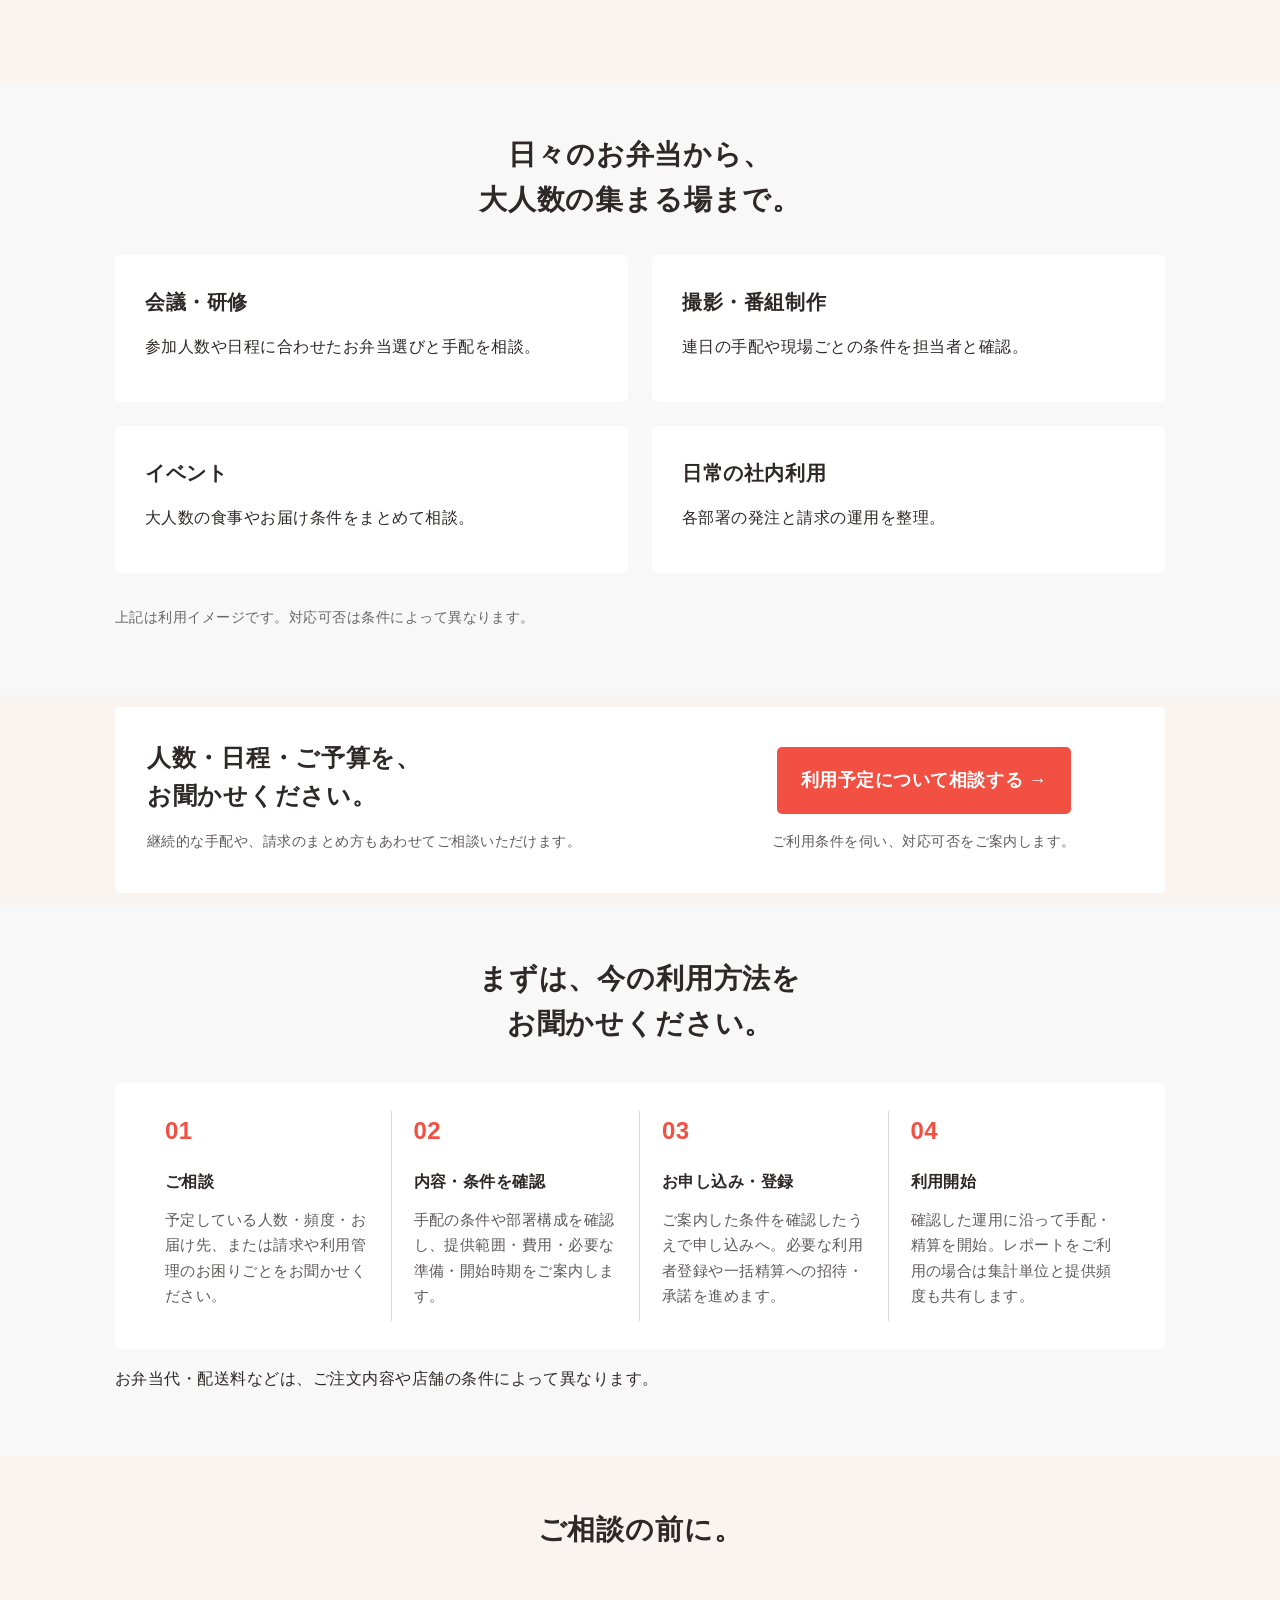
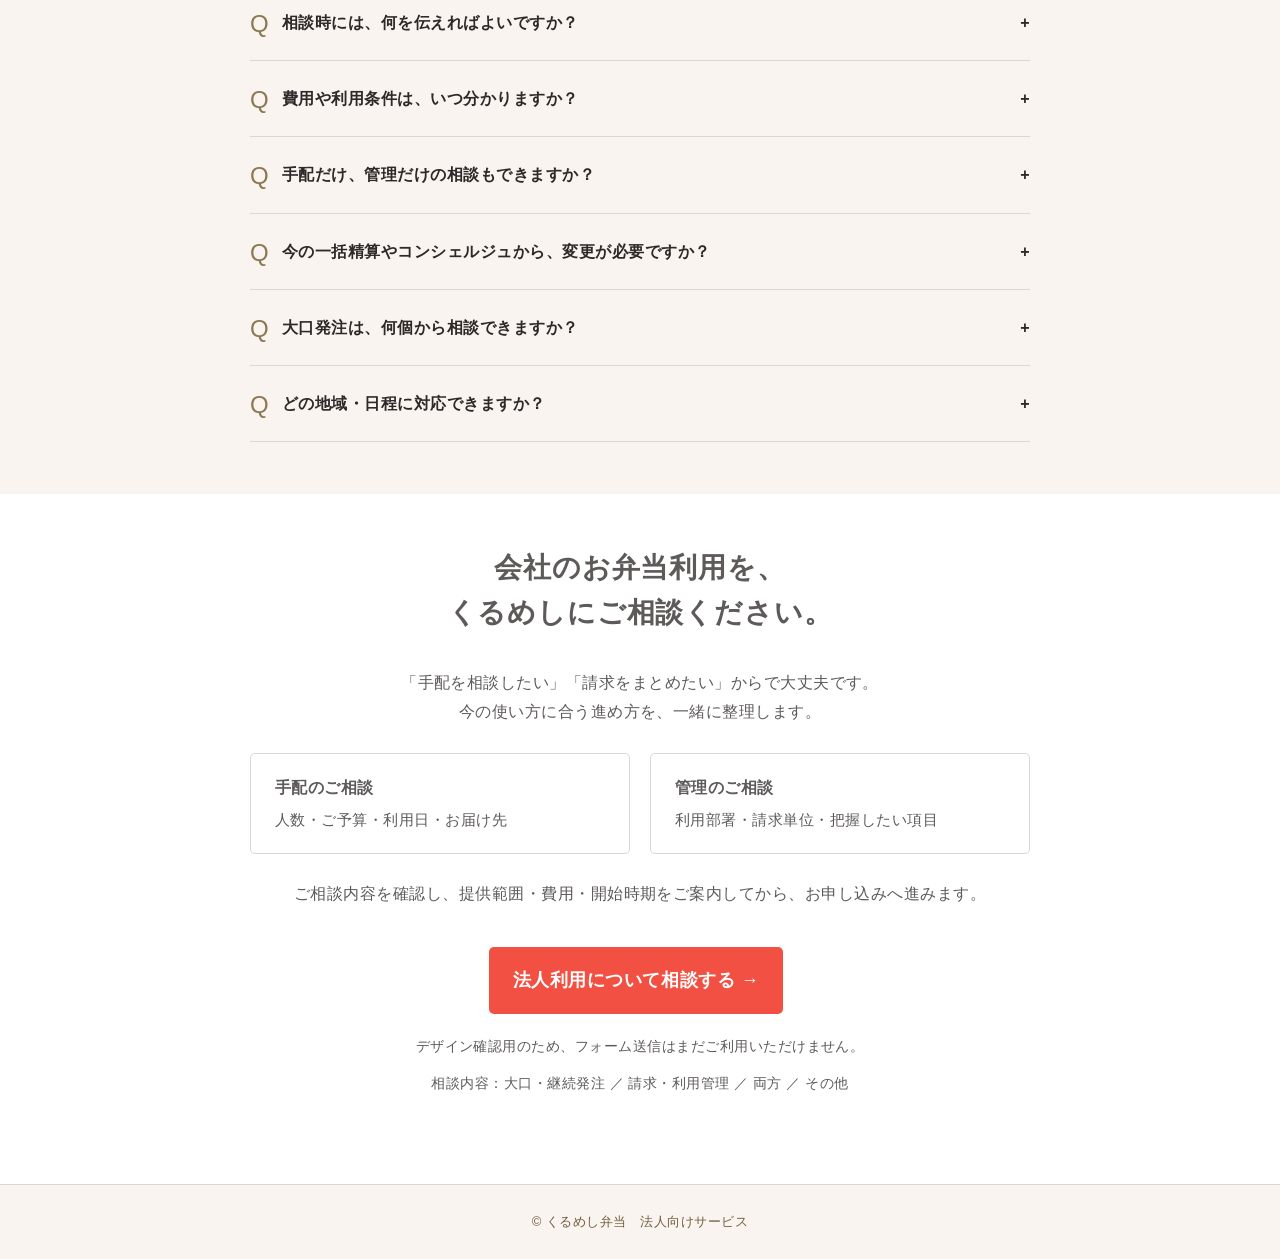
==== commit dd758c96: "Refine corporate LP structure and align Kurumeshi branding" ====
--- a/corporate/index.html
+++ b/corporate/index.html
@@ -1,9 +1,9 @@
 <!doctype html>
 <html lang="ja">
-<head><meta charset="utf-8"><meta name="viewport" content="width=device-width,initial-scale=1"><title>法人向けサービス｜くるめし</title>
+<head><meta charset="utf-8"><meta name="viewport" content="width=device-width,initial-scale=1"><title>会社のお弁当手配を、発注から精算まで｜くるめし</title><meta name="description" content="大口・継続発注の相談から、一括精算、部署別の利用実績の整理まで。会社のお弁当利用に合ったサポートをご案内します。">
 <style>
 *{box-sizing:border-box}body{margin:0;color:#242424;background:#fff;font:16px/1.85 "Yu Gothic",Meiryo,sans-serif}a{color:inherit}header{border-bottom:1px solid #bbb;padding:18px 5%;display:flex;justify-content:space-between;gap:20px;align-items:center}nav{display:flex;gap:20px;flex-wrap:wrap}.wrap{max-width:1060px;margin:auto;padding:0 28px}section{padding:64px 0;border-bottom:1px solid #ccc;scroll-margin-top:24px}section:nth-child(even){background:#f5f5f5}h1{font-size:clamp(32px,5vw,52px);line-height:1.45;margin:20px 0}h2{font-size:clamp(25px,3vw,34px);line-height:1.5;margin:10px 0 24px}h3{font-size:20px;margin:0 0 14px}p{margin:12px 0}.label{font-size:13px;color:#666;letter-spacing:.06em}.lead{max-width:760px;font-size:18px}.two,.three,.flow{display:grid;gap:20px;margin:28px 0}.two{grid-template-columns:1fr 1fr}.three{grid-template-columns:repeat(3,1fr)}.card{border:1px solid #aaa;background:white;padding:26px}.card ul{padding-left:22px}.button{display:inline-block;background:#333;color:white;padding:12px 24px;text-decoration:none;margin:16px 8px 8px 0;border:1px solid #333}.secondary{background:white;color:#333}.diagram{border:1px dashed #888;padding:28px;margin:30px 0;text-align:center;background:#fafafa}.flow{grid-template-columns:repeat(3,1fr);text-align:left}.flow>div{padding:18px;border:1px solid #bbb;background:white}.step{display:block;color:#777;font-size:14px;margin-bottom:8px}.note{font-size:14px;color:#666}.annotation{border-left:3px solid #999;padding:8px 14px;font-size:14px;color:#555;margin:24px 0;background:#eee}.contact{text-align:center}.contact .lead{margin:auto}details{padding:18px 0;border-bottom:1px solid #ccc}summary{cursor:pointer;font-weight:bold}.order{counter-reset:step;list-style:none;padding:0;display:grid;grid-template-columns:repeat(4,1fr);gap:16px}.order li{counter-increment:step;border-top:3px solid #777;padding:18px 0}.order li:before{content:'0' counter(step);display:block;color:#777}footer{padding:24px;text-align:center;color:#666}.scope{padding:12px 28px;background:#e8e8e8;font-size:14px}a:focus-visible,summary:focus-visible{outline:3px solid #555;outline-offset:4px}@media(max-width:700px){.two,.three,.flow,.order{grid-template-columns:1fr}section{padding:40px 0}header{align-items:flex-start}nav{font-size:14px;gap:10px}.wrap{padding:0 20px}.card{padding:22px}}
-</style><link rel="stylesheet" href="corporate-lp-design.css"><link rel="stylesheet" href="service-guide.css"><script src="service-guide.js" defer></script></head>
+</style><link rel="stylesheet" href="corporate-lp-design.css"><link rel="stylesheet" href="service-guide.css"><script src="service-guide.js" defer></script><link rel="stylesheet" href="corporate-refinement.css"><link rel="stylesheet" href="kurumeshi-brand.css"></head>
 <body>
 <style>
 main > section{padding-top:52px;padding-bottom:52px}
@@ -29,17 +29,17 @@
 <div class="scope">DESIGN PREVIEW　法人向けサービスのデザイン案</div>
 <header><a class="header-brand" href="#" aria-label="くるめし 法人向けサービス トップ"><img src="kurumeshi-logo.svg" alt="くるめし" width="152" height="32"><span>法人向けサービス</span></a><nav><a href="#support">サポート内容</a><a href="#start">導入の流れ</a><a href="#contact">法人利用の相談</a></nav></header>
 <main>
-<section class="hero"><div class="wrap hero-layout"><div><div class="label">くるめしの法人向けサービス</div><h1><span>会社のお弁当手配を、</span><span><em>発注から精算まで。</em></span></h1><p class="lead">大人数・継続的な手配も、部署ごとの請求・利用管理も。くるめしが法人ごとの利用に合わせてサポートします。</p><a class="button" href="#contact">法人利用について相談する →</a></div><div class="hero-art"><img src="hero-kurumeshi-transparent.png" alt="お弁当の手配を相談する法人担当者" width="640" height="480"><div class="caption"><span>大口・継続発注</span><span>一括精算</span><span>利用管理</span></div></div></div></section>
-<section><div class="wrap"><div class="label">PROBLEM</div><h2>手配する人にも、<br>管理する人にも、負担がある。</h2><div class="two"><div class="card"><h3>現場では</h3><p>店舗探し、人数や予算の確認、日程に合わせた発注。毎回の手配が担当者任せになっている。</p></div><div class="card"><h3>管理部門では</h3><p>注文者や店舗ごとの請求処理、立替精算、部署別の集計。利用が増えるほど、確認することも増えている。</p></div></div><p>社内のお弁当利用を、手配から管理までまとめて相談できる窓口があれば。</p></div></section>
-<section><div class="wrap"><div class="label">FOR BUSINESS</div><h2>法人として利用を整え、<br>手配と管理をサポート。</h2><p class="lead">会社の利用状況やルールを伺い、必要な支援と運用方法をご提案。お申し込み・必要な登録を通じて、継続的に相談できる体制を整えます。</p><div class="diagram"><strong>法人ごとの利用条件・運用を確認</strong><div class="two"><div class="card">現場の手配を支援<br><strong>お弁当選び・大量／継続発注</strong></div><div class="card">会社の管理を支援<br><strong>一括精算・利用状況の把握</strong></div></div><strong>くるめしの法人向けサービス</strong></div><p class="note">提供範囲・開始時期・適用条件は、ご利用状況とご希望を伺って個別にご案内します。</p><aside class="annotation">制作メモ：法人登録・申し込み・契約の正式な関係に合わせて文言を確定。「登録だけで全機能が利用可能」という表現にはしない。</aside></div></section>
-<section id="guide"><div class="wrap"><div class="label">SERVICE GUIDE</div><h2>あなたに合った利用方法を、<br>4つの質問でご案内。</h2><p class="guide-intro">利用シーンや手配・管理のご希望から、おすすめの相談先をご案内します。</p><div id="service-guide" class="guide-box"></div><noscript><p>質問ガイドのご利用にはJavaScriptが必要です。下の相談例をご覧ください。</p></noscript></div></section>
-<section id="who"><div class="wrap"><div class="label">YOUR NEEDS</div><h2>こんなお困りごとから、<br>ご相談いただけます。</h2><div class="two"><article class="card"><p class="label">大口・継続発注のサポート</p><h3>お弁当の手配を任せたい方</h3><p>総務・人事、研修担当、撮影・イベントの手配担当など</p><ul><li>一度に多くのお弁当を手配したい</li><li>連日・定期的な発注を相談したい</li><li>予算・日程・食事の条件に合う提案がほしい</li></ul><a href="#ordering">手配のサポートを見る ↓</a></article><article class="card"><p class="label">一括精算・利用管理のサポート</p><h3>請求・利用管理を整えたい方</h3><p>経理・財務、総務、各部門の管理担当など</p><ul><li>複数の店舗・注文者の請求をまとめたい</li><li>個人の立替や領収書処理を減らしたい</li><li>部署・案件ごとの利用状況を把握したい</li></ul><a href="#accounting">管理のサポートを見る ↓</a></article></div><p><strong>手配と管理、両方のご相談も承ります。</strong>必要なサポートからご相談ください。</p></div></section>
-<section id="support"><div class="wrap"><div class="label">OUR SUPPORT</div><h2>選ぶ。手配する。精算する。<br>利用の流れに沿って支えます。</h2><div class="diagram"><div class="flow"><div><span class="step">01　選ぶ・手配する</span><strong>条件に合う提案と発注支援</strong></div><div><span class="step">02　支払う</span><strong>一括精算で請求をまとめる</strong></div><div><span class="step">03　利用を把握する</span><strong>実績を整理し、管理に役立てる</strong></div></div></div><div class="card" id="ordering"><img class="support-art" src="support-consult-v3.png" alt="PCでお弁当の候補をメール提案する専任担当者" width="1448" height="1086"><h3>01　専任担当に、手配を相談</h3><p>人数・予算・日時・場所を伺い、店舗やお弁当をご提案。大量の発注や、撮影・研修などの継続的な手配をサポートします。</p><p class="note">食事への配慮事項や配送条件は、対応可否を確認しながら進めます。</p></div><div class="two" id="accounting"><div class="card"><img class="support-art" src="support-billing-v3.png" alt="複数の電子請求書を一つにまとめるPC画面" width="1448" height="1086"><h3>02　請求処理をまとめる</h3><p>一括精算の申し込み単位で請求をまとめます。部署ごとに請求を分けたい場合も、登録単位を含めて運用をご相談いただけます。</p></div><div class="card"><img class="support-art" src="support-report-v3.png" alt="利用実績と予算のグラフを把握する管理担当者" width="1448" height="1086"><h3>03　利用状況を把握する</h3><p>部門・利用者ごとの利用実績レポートをご相談いただけます。集計単位・提供頻度・対応範囲は、導入時に確認します。</p></div></div><aside class="annotation">制作メモ：機能一覧ではなく業務の流れを図解。レポートの見本を掲載する場合は、提供可能な形式を確認してサンプルを作成。</aside></div></section>
-<section class="mid-conversion" aria-labelledby="mid-cta-support"><div class="wrap"><div class="mid-conversion-box"><div><p class="label">法人利用のご相談</p><h2 id="mid-cta-support">手配も、精算も。<br>必要なサポートからご相談ください。</h2><p>今の利用方法やお困りごとを伺い、会社に合った進め方をご案内します。</p></div><div class="mid-conversion-action"><a class="button" href="#contact">法人利用について相談する →</a><p>手配のみ・管理のみのご相談も承ります。</p></div></div></div></section>
+<section class="hero"><div class="wrap hero-layout"><div><div class="label">くるめしの法人向けサービス</div><h1><span>会社のお弁当手配を、</span><span><em>発注から精算まで。</em></span></h1><p class="lead">人数・予算に合うお弁当の提案から、継続的な発注、一括精算、部署別の利用実績の整理まで。会社のお弁当利用をサポートします。</p><ul class="hero-values"><li>手配を相談</li><li>請求を集約</li><li>実績を整理</li></ul><a class="button" href="#contact">法人利用について相談する →</a><p class="note">ご利用条件を確認し、お申し込み前に対応範囲をご案内します。</p></div><div class="hero-art"><img src="hero-kurumeshi-transparent.png" alt="お弁当の手配を相談する法人担当者" width="640" height="480"><div class="caption"><span>大口・継続発注</span><span>一括精算</span><span>利用管理</span></div></div></div></section>
+<section><div class="wrap"><div class="label">PROBLEM</div><h2>お弁当の手配も、<br>その後の精算も、もっとスムーズに。</h2><div class="two"><div class="card"><h3>現場では</h3><p>店舗探し、人数や予算の確認、日程に合わせた発注。毎回の手配が担当者任せになっている。</p></div><div class="card"><h3>管理部門では</h3><p>注文者や店舗ごとの請求処理、立替精算、部署別の集計。利用が増えるほど、確認することも増えている。</p></div></div><p>社内のお弁当利用を、手配から管理までまとめて相談できる窓口があれば。</p></div></section>
+<section id="business"><div class="wrap"><div class="label">FOR BUSINESS</div><h2>会社のお弁当利用に、<br>必要なサポートを。</h2><p class="lead">自分で注文して支払いをまとめたい。手配を相談したい。社内の利用を整理したい。今の使い方とお困りごとに合わせて、利用方法をご案内します。</p><div class="needs-grid"><article><span class="need-number"><svg class="need-icon" viewBox="0 0 24 24" width="28" height="28" fill="none" stroke="currentColor" stroke-width="1.6" stroke-linecap="round" stroke-linejoin="round" aria-hidden="true" focusable="false"><path d="M7 3h10v18l-2-1.5-3 1.5-3-1.5L7 21V3Z"/><path d="M10 7h4M10 11h4M10 15h4"/></svg><span>支払いをまとめたい方</span></span><h3>注文は自分で。<br>支払いをまとめたい。</h3><p>お弁当は自分で選べるけれど、注文ごとの支払いや立替精算を減らしたい方に。</p><strong>通常の一括精算</strong><a href="https://www.kurumesi-bentou.com/business/">一括精算の詳細を見る →</a></article><article><span class="need-number"><svg class="need-icon" viewBox="0 0 24 24" width="28" height="28" fill="none" stroke="currentColor" stroke-width="1.6" stroke-linecap="round" stroke-linejoin="round" aria-hidden="true" focusable="false"><path d="M21 11a8 8 0 0 1-8 8H7l-4 3v-7a8 8 0 1 1 18-4Z"/><path d="M7 10h10M7 14h6"/></svg><span>手配を相談したい方</span></span><h3>人数や日程に合う<br>手配を相談したい。</h3><p>大人数の食事、連日の撮影、定期的な研修など。店舗選びや発注を相談したい方に。</p><strong>大口・継続発注の相談</strong><a href="#ordering">手配のサポートを見る ↓</a></article><article><span class="need-number"><svg class="need-icon" viewBox="0 0 24 24" width="28" height="28" fill="none" stroke="currentColor" stroke-width="1.6" stroke-linecap="round" stroke-linejoin="round" aria-hidden="true" focusable="false"><path d="M4 3v17h17M8 16v-5M13 16V6M18 16V9"/></svg><span>利用を管理したい方</span></span><h3>部署ごとの利用と<br>請求を整理したい。</h3><p>複数部署のお弁当利用を把握し、請求のまとめ方や実績の集計を整えたい方に。</p><strong>管理・経理の相談</strong><a href="#accounting">管理のサポートを見る ↓</a></article></div><p class="combined-note"><strong>手配と管理、両方のご相談も一つの窓口で。</strong><br>利用条件や社内のルールを伺い、必要な手続きと運用方法をご案内します。</p></div></section>
+
+
+<section id="support"><div class="wrap"><div class="label">OUR SUPPORT</div><h2>手配する人にも、<br>管理する人にも、わかりやすく。</h2><div class="diagram"><div class="flow"><div><span class="step">01　選ぶ・手配する</span><strong>条件に合う提案と発注支援</strong></div><div><span class="step">02　支払う</span><strong>一括精算で請求をまとめる</strong></div><div><span class="step">03　利用を把握する</span><strong>実績を整理し、管理に役立てる</strong></div></div></div><div class="card" id="ordering"><img class="support-art" src="support-consult-v3.png" alt="PCでお弁当の候補をメール提案する専任担当者" width="1448" height="1086"><div class="support-copy"><h3>01　専任担当に、手配を相談</h3><p>人数・予算・日時・場所を伺い、店舗やお弁当をご提案。大量の発注や、撮影・研修などの継続的な手配をサポートします。</p><ol class="support-process" aria-label="手配の相談の流れ"><li>人数・予算・日程を共有</li><li>お弁当の候補をご提案</li><li>条件を確認して発注へ</li></ol><p class="note">食事への配慮事項や配送条件は、対応可否を確認しながら進めます。</p></div></div><div class="two" id="accounting"><div class="card"><img class="support-art" src="support-billing-v3.png" alt="複数の電子請求書を一つにまとめるPC画面" width="1448" height="1086"><div class="support-copy"><h3>02　請求処理をまとめる</h3><p>一括精算の申し込み単位で請求をまとめます。部署ごとに請求を分けたい場合も、登録単位を含めて運用をご相談いただけます。</p><div class="change-strip"><span>注文ごとに支払いを確認</span><b>↓</b><strong>まとめた請求で確認しやすく</strong></div></div></div><div class="card"><img class="support-art" src="support-report-v3.png" alt="利用実績と予算のグラフを把握する管理担当者" width="1448" height="1086"><div class="support-copy"><h3>03　利用状況を把握する</h3><p>部門・利用者ごとの利用実績レポートをご相談いただけます。集計単位・提供頻度・対応範囲は、導入時に確認します。</p><div class="change-strip"><span>部署ごとの情報を集める</span><b>↓</b><strong>整理した利用実績を確認</strong></div><p class="note">レポートの形式・集計項目はご相談時に確認します。</p></div></div></div><aside class="annotation">制作メモ：機能一覧ではなく業務の流れを図解。レポートの見本を掲載する場合は、提供可能な形式を確認してサンプルを作成。</aside></div></section>
+<section id="guide"><div class="wrap"><div class="label">SERVICE GUIDE</div><h2>あなたに合った利用方法を、<br>4つの質問でご案内。</h2><p class="guide-intro">一括精算、大口・継続発注、管理・経理。利用シーンとご希望を伺い、あなたに合う利用方法を整理します。</p><div id="service-guide" class="guide-box"></div><noscript><p>質問ガイドのご利用にはJavaScriptが必要です。下の相談例をご覧ください。</p></noscript></div></section><section class="mid-conversion" aria-labelledby="mid-cta-support"><div class="wrap"><div class="mid-conversion-box"><div><p class="label">法人利用のご相談</p><h2 id="mid-cta-support">手配も、精算も。<br>必要なサポートからご相談ください。</h2><p>今の利用方法やお困りごとを伺い、会社に合った進め方をご案内します。</p></div><div class="mid-conversion-action"><a class="button" href="#contact">法人利用について相談する →</a><p>手配のみ・管理のみのご相談も承ります。</p></div></div></div></section>
 <section><div class="wrap"><div class="label">BENEFITS</div><h2>その都度の手配から、<br>会社に合った運用へ。</h2><div class="three"><div class="card"><h3>継続して相談できる</h3><p>会社の利用条件を担当者と共有し、次回以降の手配も相談できます。</p></div><div class="card"><h3>社内の運用を整える</h3><p>利用者や請求単位を整理し、現場と管理部門に合う進め方を確認します。</p></div><div class="card"><h3>必要な支援を相談できる</h3><p>利用状況に応じたサポート範囲や個別条件をご案内します。</p></div></div><aside class="annotation">制作メモ：既存のコンシェルジュ・一括精算との違いを確定させるセクション。未確定の優遇・補填・特典は記載しない。</aside></div></section>
 <section><div class="wrap"><div class="label">USE CASES</div><h2>日々のお弁当から、<br>大人数の集まる場まで。</h2><div class="two"><div class="card"><h3>会議・研修</h3><p>参加人数や日程に合わせたお弁当選びと手配を相談。</p></div><div class="card"><h3>撮影・番組制作</h3><p>連日の手配や現場ごとの条件を担当者と確認。</p></div><div class="card"><h3>イベント</h3><p>大人数の食事やお届け条件をまとめて相談。</p></div><div class="card"><h3>日常の社内利用</h3><p>各部署の発注と請求の運用を整理。</p></div></div><p class="note">上記は利用イメージです。対応可否は条件によって異なります。</p></div></section>
 <section class="mid-conversion" aria-labelledby="mid-cta-cases"><div class="wrap"><div class="mid-conversion-box"><div><p class="label">具体的なご予定がある方へ</p><h2 id="mid-cta-cases">人数・日程・ご予算を、<br>お聞かせください。</h2><p>継続的な手配や、請求のまとめ方もあわせてご相談いただけます。</p></div><div class="mid-conversion-action"><a class="button" href="#contact">利用予定について相談する →</a><p>ご利用条件を伺い、対応可否をご案内します。</p></div></div></div></section>
-<section id="start"><div class="wrap"><div class="label">GET STARTED</div><h2>まずは、今の利用方法を<br>お聞かせください。</h2><ol class="order"><li><strong>ご相談</strong><p>手配や管理のお困りごとを伺います。</p></li><li><strong>内容・条件を確認</strong><p>必要な支援、費用、開始時期をご案内します。</p></li><li><strong>お申し込み・登録</strong><p>必要な手続きや利用者登録を進めます。</p></li><li><strong>利用開始</strong><p>合意した内容に沿ってサポートを開始します。</p></li></ol><p>お弁当代・配送料などは、ご注文内容や店舗の条件によって異なります。</p></div></section>
-<section><div class="wrap"><div class="label">FAQ</div><h2>ご相談の前に。</h2><details><summary>手配だけ、管理だけの相談もできますか？</summary><p>はい。必要な支援からご相談ください。両方をまとめてご相談いただくこともできます。</p></details><details><summary>今の一括精算やコンシェルジュから、変更が必要ですか？</summary><p>現在のご利用状況を伺い、法人向けサービスに必要な手続きをご案内します。</p></details><details><summary>大口発注は、何個から相談できますか？</summary><p>ご希望の数量・頻度・予算をお聞かせください。ご利用条件を確認し、対応できる内容をご案内します。</p></details><details><summary>どの地域・日程に対応できますか？</summary><p>お届け先・日時・数量などによって異なります。条件を伺い、対応可否を確認します。</p></details></div></section>
-<section id="contact" class="contact"><div class="wrap"><div class="label">CONTACT</div><h2>会社のお弁当利用を、<br>くるめしにご相談ください。</h2><p class="lead">手配の負担、請求の整理、継続的な利用。今のお困りごとからお聞かせください。</p><div class="diagram"><a class="button" href="#consult-preview">法人利用について相談する →</a><p id="consult-preview" class="note">デザイン確認用のため、フォーム送信はまだご利用いただけません。</p><p class="note">相談内容：大口・継続発注 ／ 請求・利用管理 ／ 両方 ／ その他</p></div><aside class="annotation">制作メモ：ボタンとフォームは未接続。相談種別はフォーム内で選択し、ページのストーリーは分断しない。</aside></div></section>
+<section id="start"><div class="wrap"><div class="label">GET STARTED</div><h2>まずは、今の利用方法を<br>お聞かせください。</h2><ol class="order"><li><strong>ご相談</strong><p>予定している人数・頻度・お届け先、または請求や利用管理のお困りごとをお聞かせください。</p></li><li><strong>内容・条件を確認</strong><p>手配の条件や部署構成を確認し、提供範囲・費用・必要な準備・開始時期をご案内します。</p></li><li><strong>お申し込み・登録</strong><p>ご案内した条件を確認したうえで申し込みへ。必要な利用者登録や一括精算への招待・承諾を進めます。</p></li><li><strong>利用開始</strong><p>確認した運用に沿って手配・精算を開始。レポートをご利用の場合は集計単位と提供頻度も共有します。</p></li></ol><p>お弁当代・配送料などは、ご注文内容や店舗の条件によって異なります。</p></div></section>
+<section><div class="wrap"><div class="label">FAQ</div><h2>ご相談の前に。</h2><details><summary>相談時には、何を伝えればよいですか？</summary><p>手配のご相談は人数・予算・利用日・お届け先を、管理のご相談は利用部署・請求のまとめ方・把握したい項目をお知らせください。未定の項目は、その旨をお伝えください。</p></details><details><summary>費用や利用条件は、いつ分かりますか？</summary><p>ご希望と利用条件を確認し、お申し込み前に対応範囲・費用・開始時期をご案内します。お弁当代や配送料は、ご注文内容・店舗によって異なります。</p></details><details><summary>手配だけ、管理だけの相談もできますか？</summary><p>はい。必要な支援からご相談ください。両方をまとめてご相談いただくこともできます。</p></details><details><summary>今の一括精算やコンシェルジュから、変更が必要ですか？</summary><p>現在のご利用状況を伺い、法人向けサービスに必要な手続きをご案内します。</p></details><details><summary>大口発注は、何個から相談できますか？</summary><p>一度に多くのお弁当を手配する場合だけでなく、連日・定期的な手配もご相談いただけます。必要な数量・利用頻度・予算を伺い、対応可否と条件をご案内します。</p></details><details><summary>どの地域・日程に対応できますか？</summary><p>お届け先・希望日時・数量・店舗によって異なります。相談時にお届け先の住所と利用予定日をお知らせください。店舗や配送の条件を確認してご案内します。</p></details></div></section>
+<section id="contact" class="contact"><div class="wrap"><div class="label">CONTACT</div><h2>会社のお弁当利用を、<br>くるめしにご相談ください。</h2><p class="lead">「手配を相談したい」「請求をまとめたい」からで大丈夫です。<br>今の使い方に合う進め方を、一緒に整理します。</p><div class="contact-prep"><div><strong>手配のご相談</strong><p>人数・ご予算・利用日・お届け先</p></div><div><strong>管理のご相談</strong><p>利用部署・請求単位・把握したい項目</p></div></div><p>ご相談内容を確認し、提供範囲・費用・開始時期をご案内してから、お申し込みへ進みます。</p><div class="diagram"><a class="button" href="#consult-preview">法人利用について相談する →</a><p id="consult-preview" class="note">デザイン確認用のため、フォーム送信はまだご利用いただけません。</p><p class="note">相談内容：大口・継続発注 ／ 請求・利用管理 ／ 両方 ／ その他</p></div><aside class="annotation">制作メモ：ボタンとフォームは未接続。相談種別はフォーム内で選択し、ページのストーリーは分断しない。</aside></div></section>
 </main><footer>© くるめし弁当　法人向けサービス</footer></body></html>
--- a/corporate/corporate-refinement.css
+++ b/corporate/corporate-refinement.css
@@ -0,0 +1,44 @@
+/* Corporate service: benefits, comparison and consultation */
+.hero-values{display:flex;flex-wrap:wrap;gap:8px 18px;padding:0;list-style:none;font-weight:700;margin:22px 0 6px}
+.hero-values li:before{content:"✓";color:var(--red);margin-right:7px}
+.hero .note{font-size:14px;max-width:38em}
+#business{background:#fff}
+.needs-grid{display:grid;grid-template-columns:repeat(3,minmax(0,1fr));gap:20px;margin-top:32px}
+.needs-grid article{display:flex;flex-direction:column;padding:28px;border:1px solid var(--line);border-top:4px solid var(--red);border-radius:10px;background:#fff}
+.needs-grid article:first-child{border-top-color:#736861}
+.needs-grid article:last-child{border-top-color:var(--blue)}
+.need-number{font-size:14px;font-weight:700;color:var(--muted);letter-spacing:.06em;margin-bottom:20px}
+.needs-grid h3{font-size:23px;line-height:1.65}
+.needs-grid p{color:var(--muted);margin:0 0 24px}
+.needs-grid strong{margin-top:auto;padding-top:18px;border-top:1px solid var(--line);font-size:17px}
+.needs-grid a{font-size:14px;margin-top:10px;text-underline-offset:5px}
+.combined-note{padding:22px 26px;background:#fff5f1;border-radius:8px;text-align:center;margin:24px 0 0}
+#support{background:#f7f8f9}
+#support .diagram{padding:0;background:transparent}
+.support-process{display:flex;flex-wrap:wrap;gap:8px;padding:0;list-style:none;margin:20px 0}
+.support-process li{font-size:14px;font-weight:700;background:#fff2ed;padding:8px 12px;border-radius:4px}
+.support-process li:not(:last-child):after{content:" →";color:var(--red)}
+.change-strip{display:grid;gap:3px;text-align:center;background:#f1f6f9;border-radius:8px;margin-top:24px;padding:18px}
+.change-strip span{font-size:14px;color:var(--muted)}
+.change-strip b{color:var(--blue)}
+.change-strip strong{font-size:16px;color:var(--blue)}
+#guide{background:#fff6f3}
+.contact-prep{display:grid;grid-template-columns:1fr 1fr;gap:20px;max-width:780px;margin:26px auto;text-align:left}
+.contact-prep>div{padding:20px 24px;border:1px solid #73615c;border-radius:8px}
+.contact-prep p{margin:6px 0 0;color:#e5d9d5;font-size:15px}
+.hero h1 span{white-space:normal;text-wrap:balance}
+html{scroll-padding-top:20px}
+@media(max-width:950px){.needs-grid{grid-template-columns:1fr}.needs-grid article{padding:26px}.needs-grid h3 br{display:none}.need-number{margin-bottom:12px}.needs-grid p{margin-bottom:16px}}
+@media(max-width:700px){.contact-prep{grid-template-columns:1fr;gap:12px}.combined-note{text-align:left;padding:20px}.hero-values{font-size:14px;gap:8px 12px}.support-process{flex-direction:column}.needs-grid h3{font-size:22px}}
+@media(prefers-reduced-motion:reduce){html{scroll-behavior:auto}}
+/* Equal support rows; preserve the natural aspect ratio of every illustration. */
+#support #ordering,#support #accounting > .card{display:grid;grid-template-columns:minmax(0, .8fr) minmax(0, 1.4fr);align-items:center;gap:32px;padding:30px 32px;min-height:0;overflow:visible;background:#fff;border:1px solid var(--line);border-radius:12px}
+#support #accounting{display:grid;grid-template-columns:1fr;gap:20px;margin:20px 0 0}
+#support #ordering .support-art,#support #accounting .support-art{float:none;display:block;width:100%;height:auto;max-width:320px;max-height:none;object-fit:contain;aspect-ratio:auto;margin:0 auto}
+#support .support-copy{min-width:0}
+#support .support-copy h3{color:var(--ink);margin:0 0 14px}
+#support .support-copy > p{margin:12px 0}
+#support .change-strip{background:#fff3ee;text-align:left;padding:14px 18px;margin-top:20px}
+#support .change-strip b,#support .change-strip strong{color:var(--ink)}
+#support .support-process{margin:20px 0}
+@media(max-width:700px){#support #ordering,#support #accounting > .card{grid-template-columns:1fr;gap:20px;padding:24px}#support #ordering .support-art,#support #accounting .support-art{width:100%;max-width:280px;height:auto;margin:0 auto}}
--- a/corporate/kurumeshi-brand.css
+++ b/corporate/kurumeshi-brand.css
@@ -0,0 +1,85 @@
+/* Visual language aligned with kurumesi-bentou.com/business/.
+   Reference: Yu Gothic stack, #f25042 / #8c7851, 5px corners, no card shadows. */
+:root{--red:#f25042;--ink:#2e2828;--muted:#5e5a5a;--line:#d8d8d8;--blue:#8c7851}
+body,body button,body input{font-family:"游ゴシック","Yu Gothic","游ゴシック体",YuGothic,"ヒラギノ角ゴ Pro W3","Hiragino Kaku Gothic Pro","Meiryo UI","メイリオ",Meiryo,sans-serif;font-weight:500;letter-spacing:.03em}
+body{font-size:16px;line-height:1.7;background:#f9f4ef;color:#2e2828}
+body .wrap{max-width:1114px}
+body h1,body h2,body h3,body strong{font-weight:700;letter-spacing:.03em}
+body h2{font-size:28px;text-align:center;line-height:1.6;margin:0 0 32px}
+body h3{font-size:20px;line-height:1.7}
+body p{line-height:1.7}
+body .lead{font-size:16px;line-height:1.85;color:#5e5a5a}
+body .wrap>.lead,body .guide-intro{margin-left:auto;margin-right:auto;text-align:center}
+body .scope{background:#f3f2f0;color:#716040;font-size:12px}
+body header{position:relative;padding-top:20px;padding-bottom:20px;border-bottom:1px solid #d8d8d8}
+body .header-brand span{color:#5e5a5a}
+body nav a:last-child{background:#f25042;border-radius:5px}
+body main>section,body main>#guide,body main>#support,body main>#business{background:#f9f4ef}
+body main>.hero{background:#fff;padding-top:40px;padding-bottom:40px}
+body .hero h1{font-size:clamp(28px,3.5vw,40px);letter-spacing:.03em;line-height:1.6}
+body .hero h1 span{white-space:normal;text-wrap:balance}
+body .hero-art img{height:auto;max-height:340px;object-fit:contain}
+body .hero-art .caption{display:none}
+body .hero .label{display:block;color:#5e5a5a;font-size:16px;font-weight:700;letter-spacing:.03em}
+body .label{display:none}
+body .hero .label:before{display:none}
+body .hero-values{gap:10px 16px;color:#5e5a5a}
+body .hero-values li:before{color:#f25042}
+body .card,body .diagram,body .guide-box,body .needs-grid article,body .flow>div{box-shadow:none;border-radius:5px}
+body .card{border:0;background:#fff;padding:30px}
+body .two,body .three{gap:24px}
+body .needs-grid article{border:1px solid #d8d8d8;border-top:0;padding:0 24px 24px}
+body .needs-grid article:first-child,body .needs-grid article:last-child{border-top:0}
+body .need-number{background:#8c7851;color:#fff;margin:0 -24px 24px;padding:14px 24px;border-radius:5px 5px 0 0;font-size:16px}
+body .needs-grid article:nth-child(2) .need-number{background:#f25042}
+body .needs-grid h3{font-size:20px}
+body .needs-grid strong{font-size:16px}
+body .needs-grid a{font-size:14px}
+body .combined-note{background:#fff;border:1px solid #d8d8d8;border-radius:5px;color:#5e5a5a}
+body #support .diagram{margin-bottom:24px}
+body .flow{gap:24px}
+body .flow>div{border:0;padding:20px;text-align:center}
+body .flow>div:not(:last-child):after{display:none}
+body .flow strong{font-size:16px}
+body .step{color:#f25042;margin-bottom:8px}
+body #support #ordering,body #support #accounting>.card{border:0;border-radius:5px;box-shadow:none;padding:32px;gap:32px}
+body #support .support-copy h3{color:#5e5a5a;font-size:22px;border-bottom:1px solid #d8d8d8;padding-bottom:14px}
+body #support #ordering .support-art,body #support #accounting .support-art{width:100%;height:auto;max-width:300px}
+body #support .change-strip{border-radius:5px;background:#f9f4ef}
+body .support-process li{background:#f9f4ef;border-radius:5px;color:#716040}
+body #support .change-strip strong{color:#716040}
+body .mid-conversion.mid-conversion{background:#f9f4ef}
+body .mid-conversion-box{border:0;border-radius:5px;background:#fff;padding:32px;gap:24px}
+body .mid-conversion-box h2{font-size:24px;text-align:left;margin:0 0 14px}
+body .mid-conversion-box p,body .mid-conversion-action p{font-size:14px;color:#5e5a5a}
+body .button{background:#f25042;border:0;border-radius:5px;box-shadow:none;color:#fff;font-size:18px;font-weight:700;letter-spacing:.03em;text-align:center;line-height:1.5;padding:20px 24px;text-decoration:none}
+body a.button:before{content:none;display:none}
+body .button:hover{background:#b52f25;color:#fff}
+body .three .card{padding:28px;background:#fff;border:0;border-radius:5px}
+body .three .card:before{display:none}
+body .order{gap:0;background:#fff;padding:28px;border-radius:5px}
+body .order li{border-top:0;padding:0 22px}
+body .order li:not(:last-child){border-right:1px solid #d8d8d8}
+body .order li:before{font-size:24px;color:#f25042}
+body details{max-width:780px;margin:auto;padding:24px 0;border-bottom:1px solid #d8d8d8}
+body summary{font-size:16px}
+body summary:before{color:#8c7851;font-size:24px;font-weight:500;top:-5px}
+body details p{position:relative;font-size:16px}
+body details p:before{content:"A";position:absolute;left:0;top:2px;color:#f25042;font-size:24px}
+body .guide-box{border:0;border-radius:5px;background:#fff;padding:32px}
+body .guide-progress{color:#8c7851}
+body .guide-box progress,body .guide-choices input{accent-color:#f25042}
+body .guide-choices label{border-radius:5px;border-color:#d8d8d8}
+body .guide-choices label:has(input:checked){background:#f9f4ef;border-color:#8c7851}
+body .guide-summary{background:#f9f4ef}
+body main>#contact{background:#fff;color:#5e5a5a}
+body #contact .lead,body #contact .note{color:#5e5a5a}
+body .contact-prep>div{border-color:#d8d8d8;border-radius:5px;background:#fff}
+body .contact-prep p{color:#5e5a5a}
+body footer{background:#f9f4ef;color:#716040;border-top:1px solid #d8d8d8}
+@media(max-width:700px){body h2{font-size:24px;margin-bottom:24px}body .hero h1{font-size:28px}body .button{font-size:16px;padding:18px 20px}body .mid-conversion-box{padding:24px}body .mid-conversion-box h2{text-align:center;font-size:22px}body .order{grid-template-columns:1fr;padding:24px}body .order li{padding:18px 0}body .order li:not(:last-child){border-right:0;border-bottom:1px solid #d8d8d8}body #support #ordering,body #support #accounting>.card{padding:24px}body .guide-box{padding:24px 18px}body .header-brand span{font-size:12px}}
+body .needs-grid article:first-child .need-number{background:#8c7851}
+body .needs-grid article:nth-child(2) .need-number{background:#c94236}
+body .needs-grid article:last-child .need-number{background:#456b7a}
+body .needs-grid .need-number{display:flex;align-items:center;gap:10px;min-height:64px}
+body .need-icon{flex:0 0 28px;width:28px;height:28px}
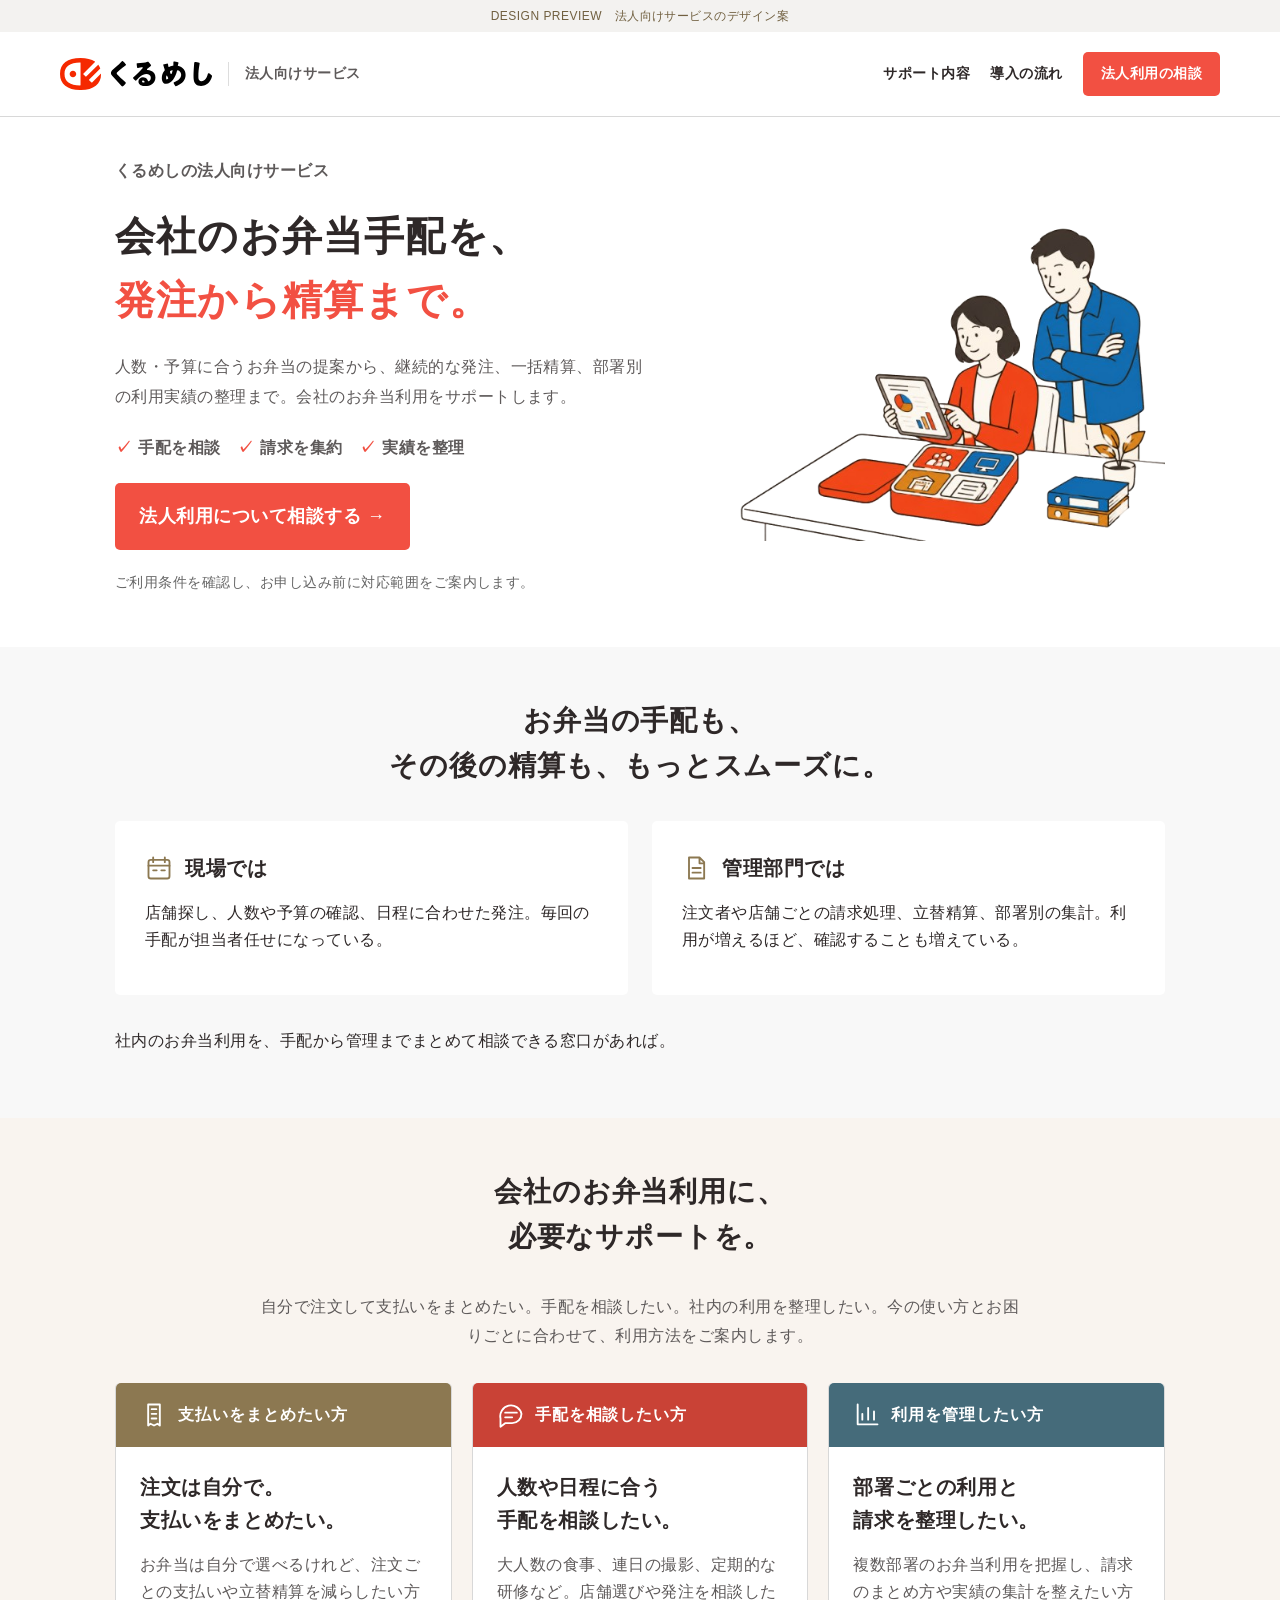
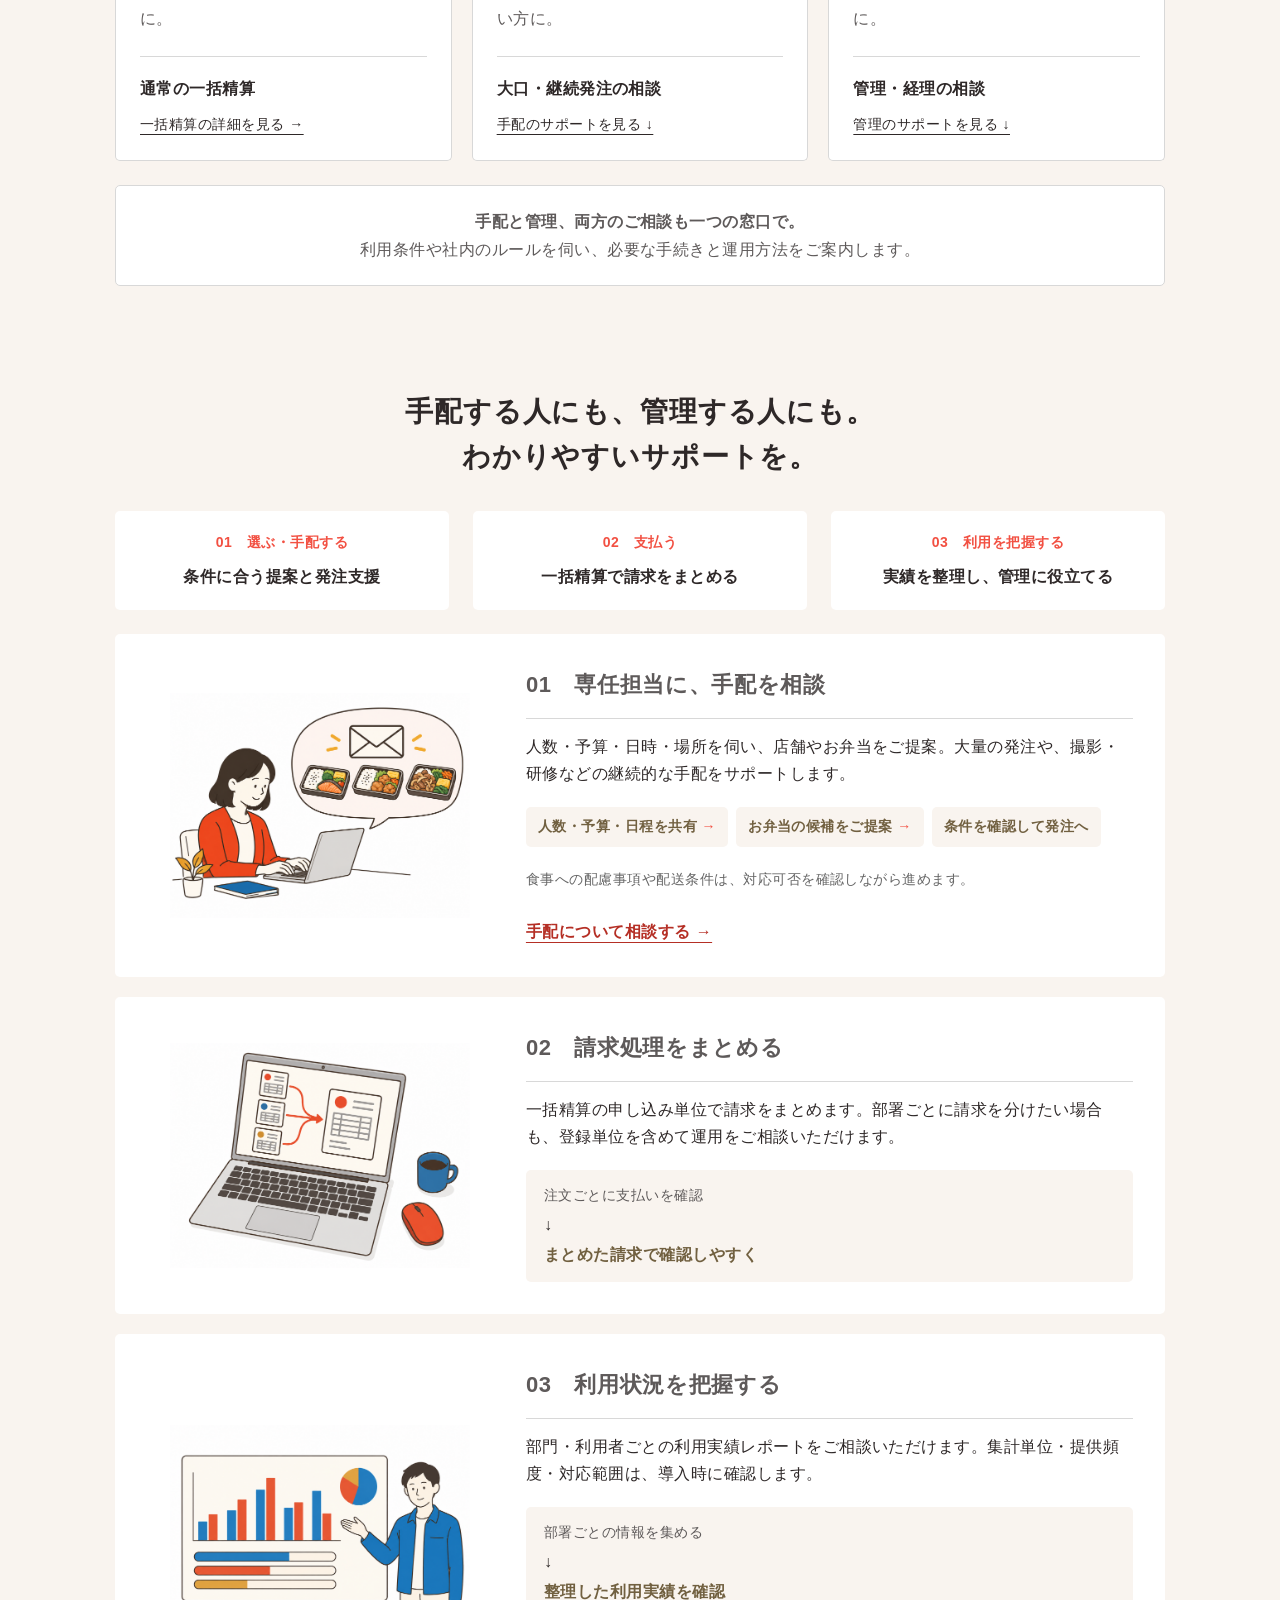
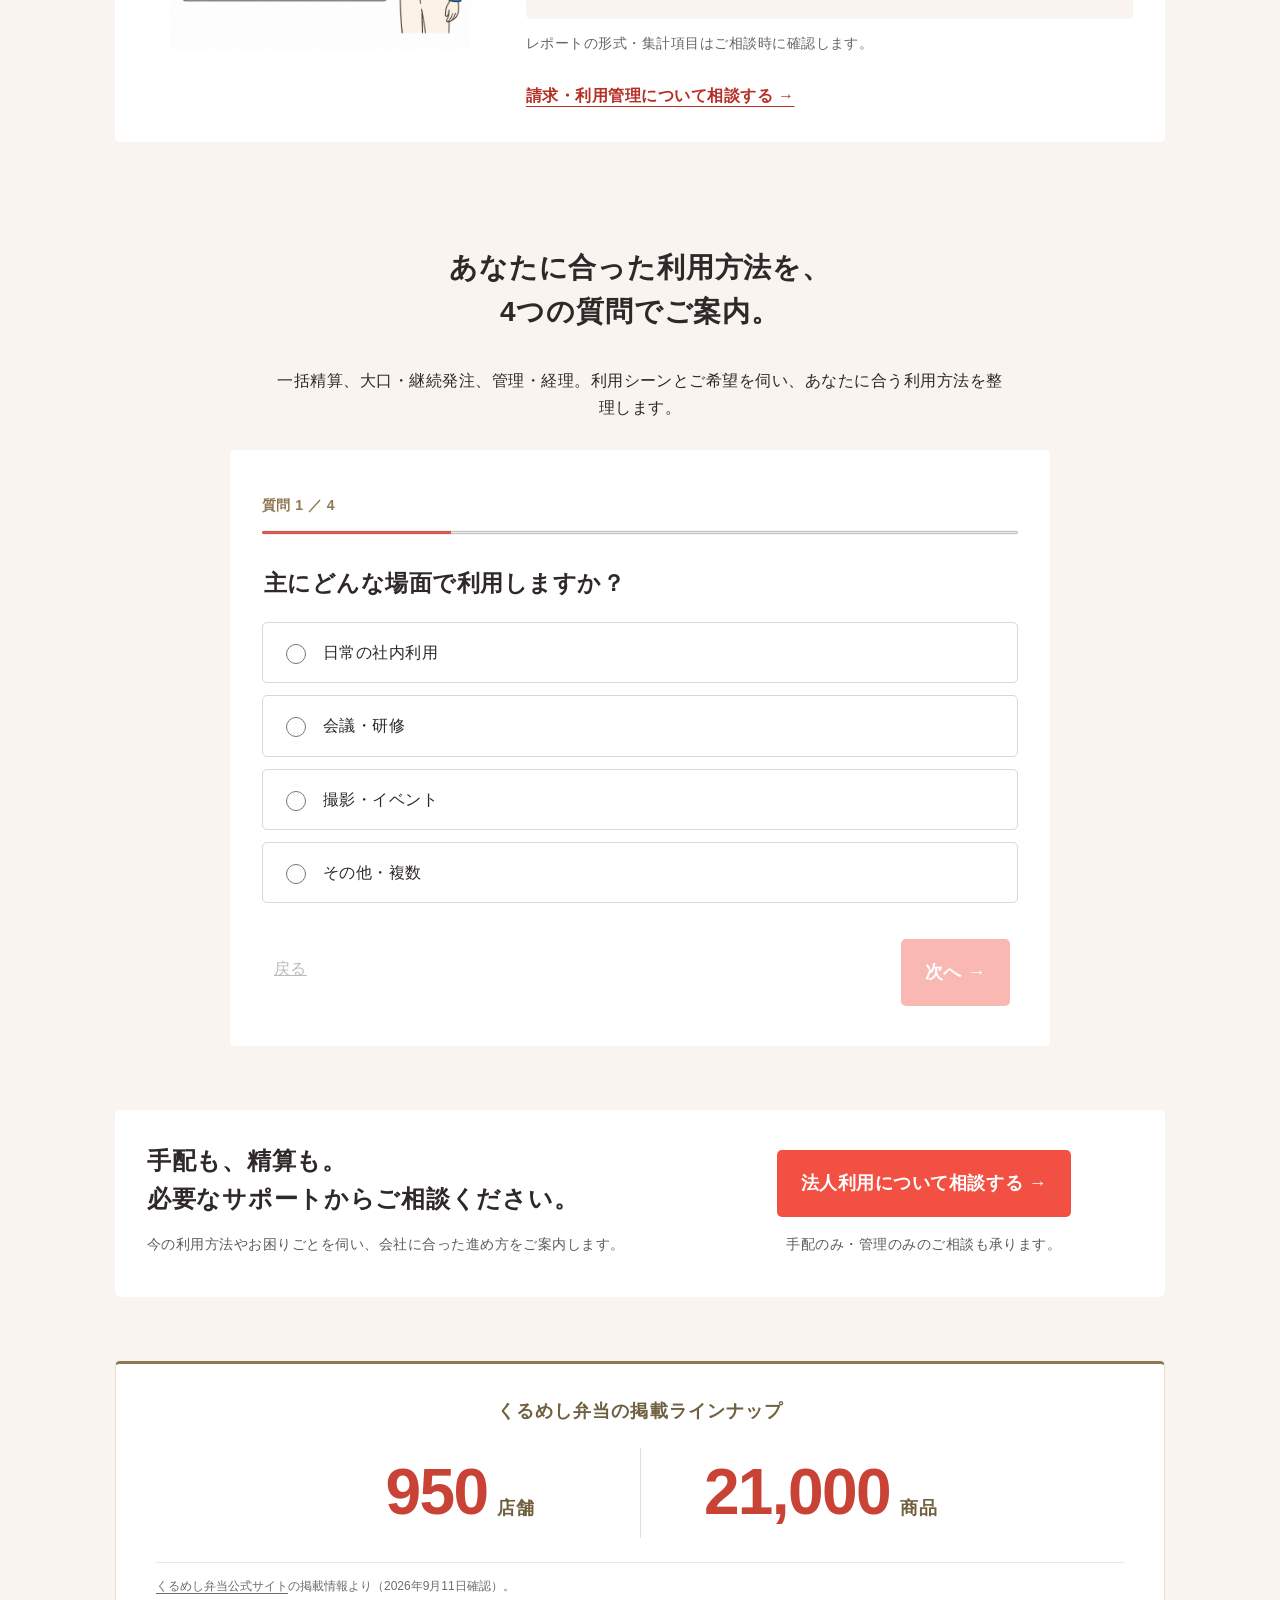
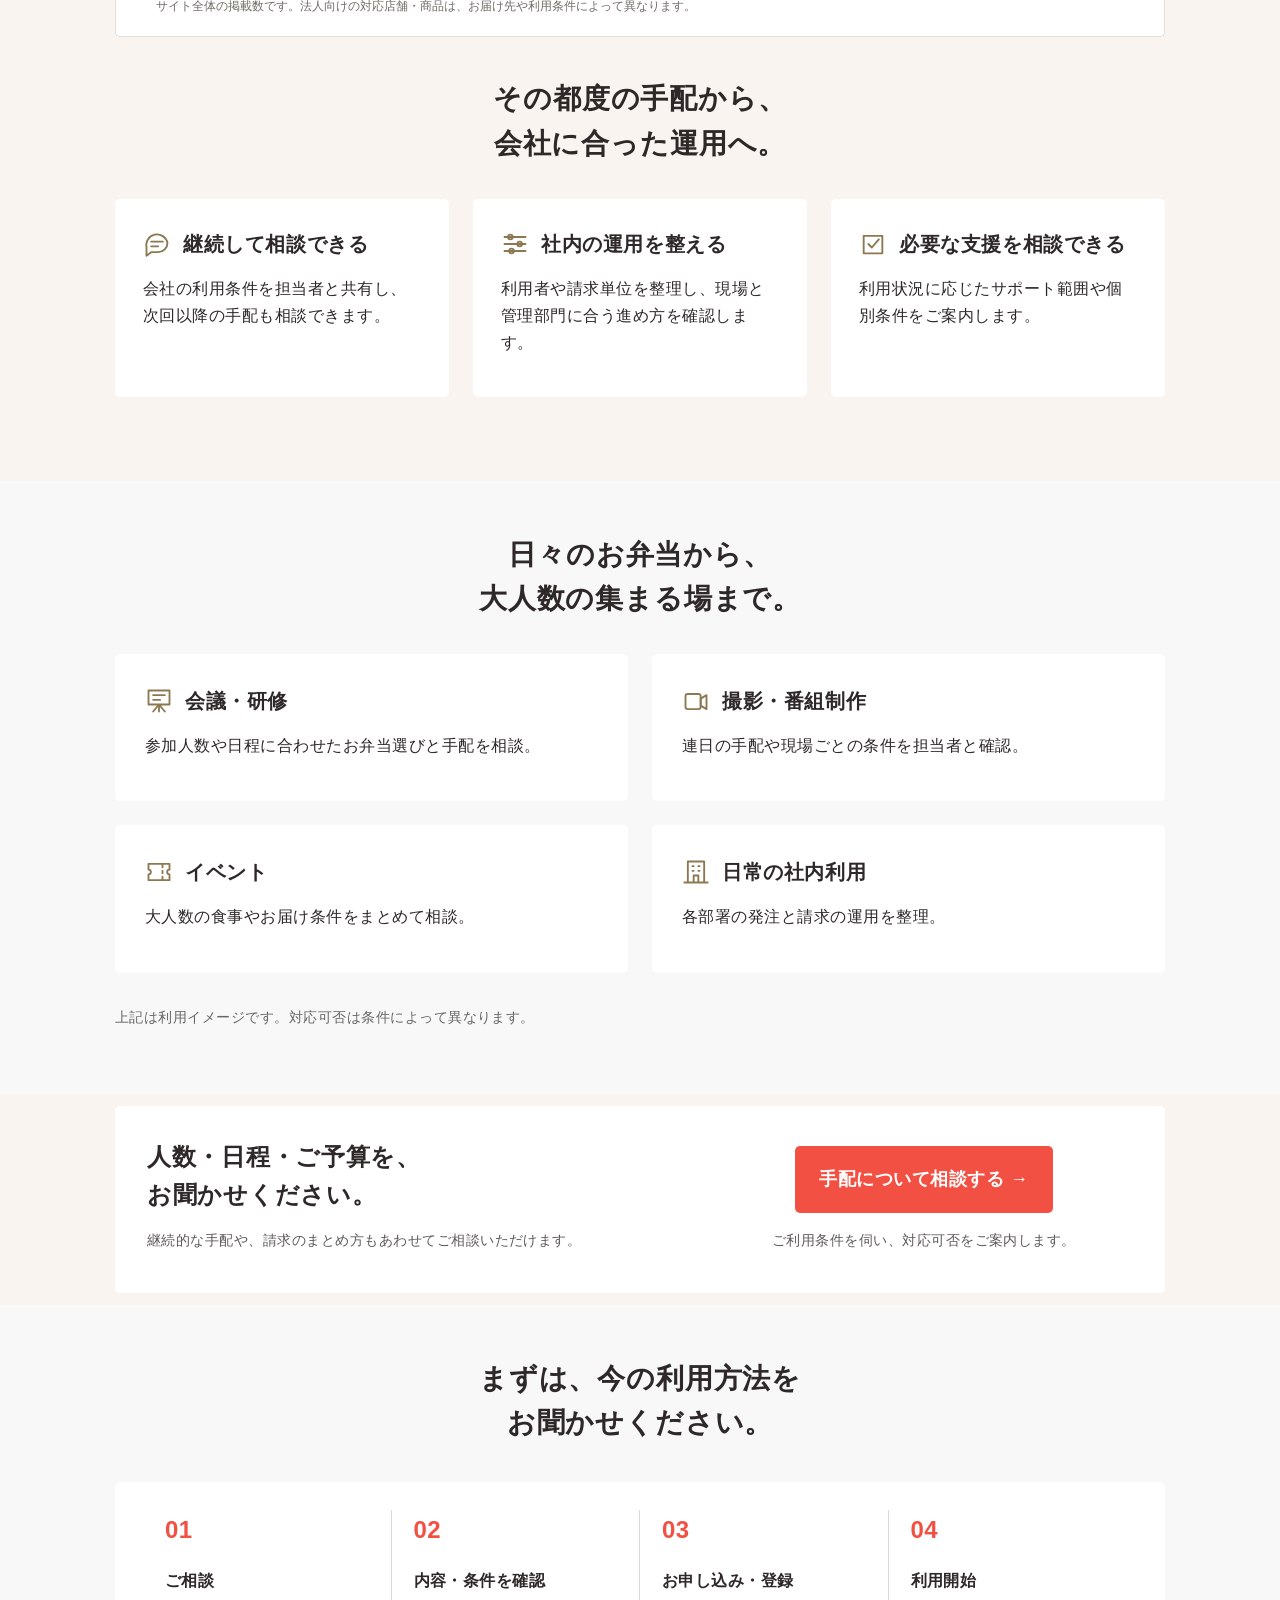
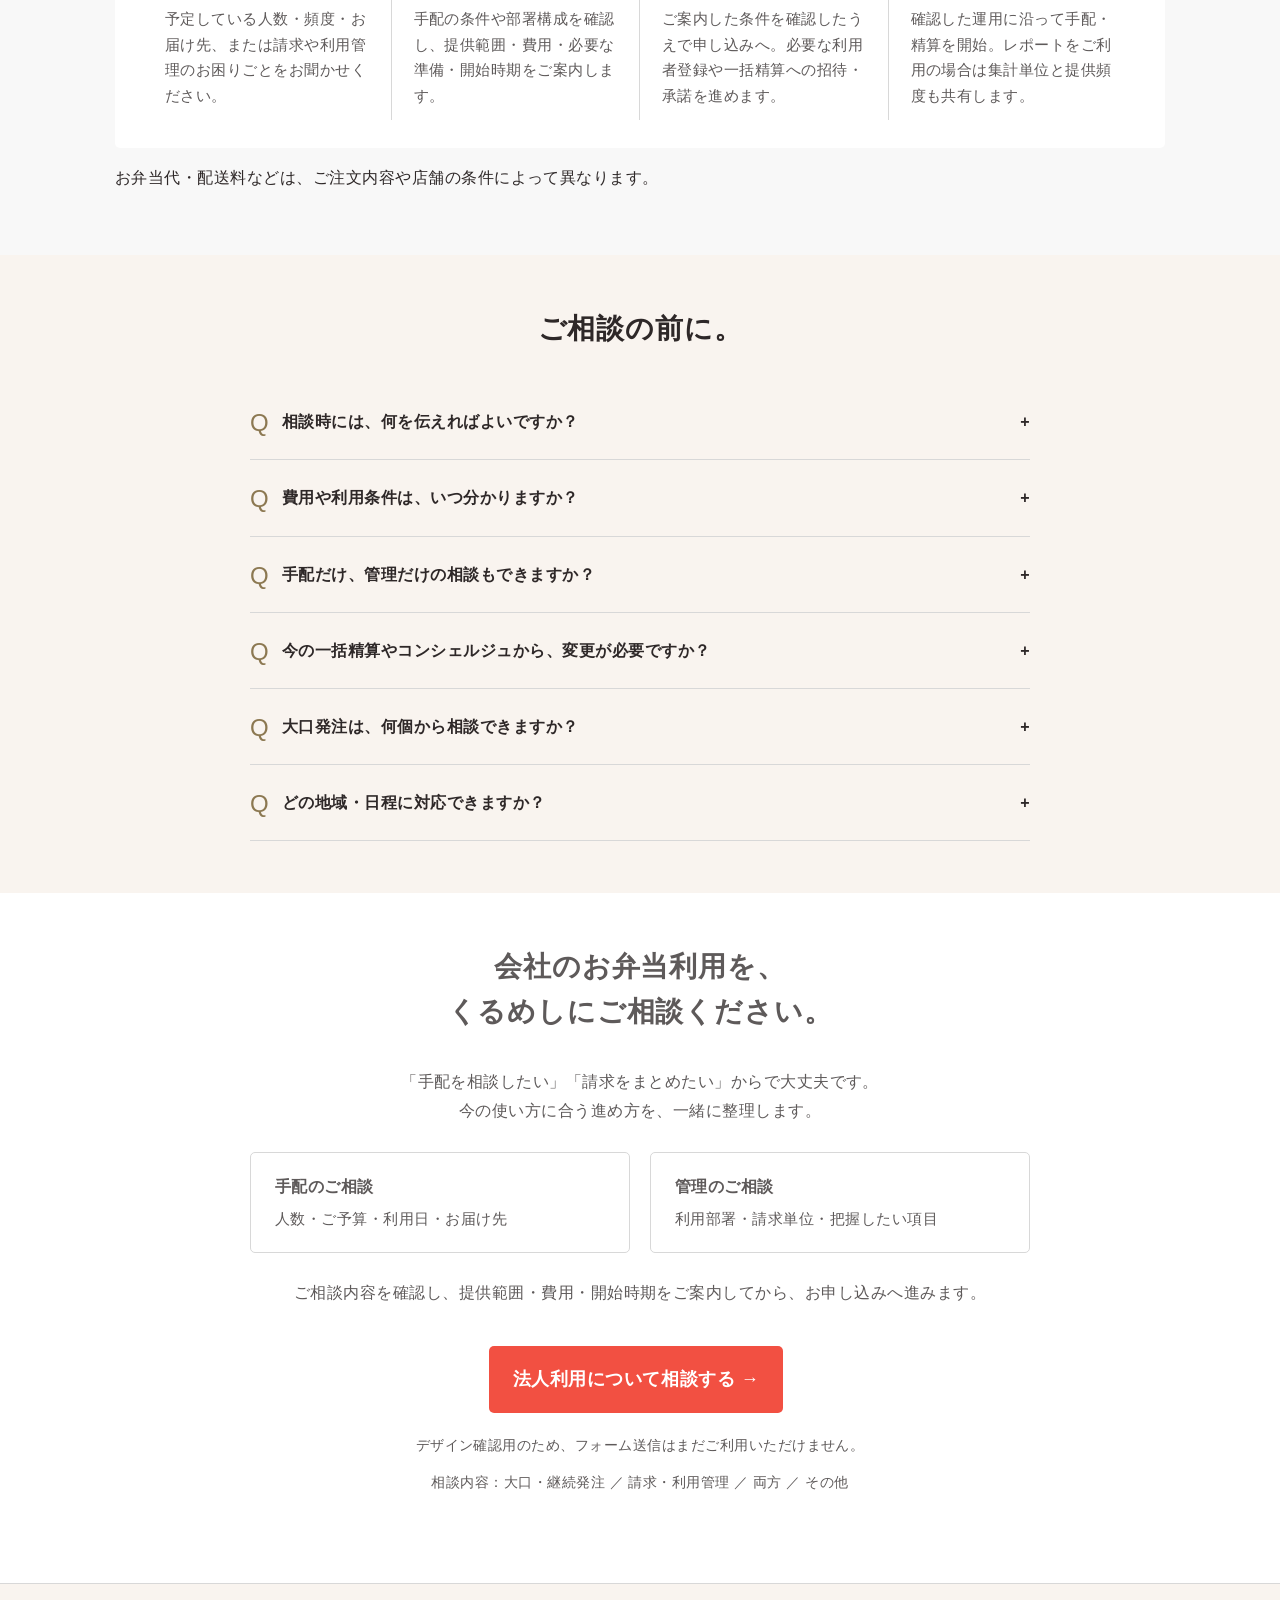
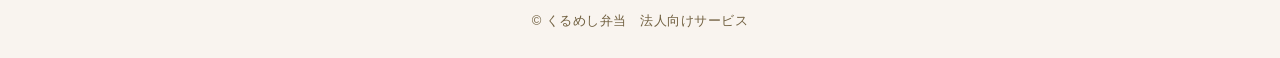
==== commit 4f05b0dd: "Polish corporate LP calls to action, icons and service metrics" ====
--- a/corporate/index.html
+++ b/corporate/index.html
@@ -30,15 +30,15 @@
 <header><a class="header-brand" href="#" aria-label="くるめし 法人向けサービス トップ"><img src="kurumeshi-logo.svg" alt="くるめし" width="152" height="32"><span>法人向けサービス</span></a><nav><a href="#support">サポート内容</a><a href="#start">導入の流れ</a><a href="#contact">法人利用の相談</a></nav></header>
 <main>
 <section class="hero"><div class="wrap hero-layout"><div><div class="label">くるめしの法人向けサービス</div><h1><span>会社のお弁当手配を、</span><span><em>発注から精算まで。</em></span></h1><p class="lead">人数・予算に合うお弁当の提案から、継続的な発注、一括精算、部署別の利用実績の整理まで。会社のお弁当利用をサポートします。</p><ul class="hero-values"><li>手配を相談</li><li>請求を集約</li><li>実績を整理</li></ul><a class="button" href="#contact">法人利用について相談する →</a><p class="note">ご利用条件を確認し、お申し込み前に対応範囲をご案内します。</p></div><div class="hero-art"><img src="hero-kurumeshi-transparent.png" alt="お弁当の手配を相談する法人担当者" width="640" height="480"><div class="caption"><span>大口・継続発注</span><span>一括精算</span><span>利用管理</span></div></div></div></section>
-<section><div class="wrap"><div class="label">PROBLEM</div><h2>お弁当の手配も、<br>その後の精算も、もっとスムーズに。</h2><div class="two"><div class="card"><h3>現場では</h3><p>店舗探し、人数や予算の確認、日程に合わせた発注。毎回の手配が担当者任せになっている。</p></div><div class="card"><h3>管理部門では</h3><p>注文者や店舗ごとの請求処理、立替精算、部署別の集計。利用が増えるほど、確認することも増えている。</p></div></div><p>社内のお弁当利用を、手配から管理までまとめて相談できる窓口があれば。</p></div></section>
+<section><div class="wrap"><div class="label">PROBLEM</div><h2>お弁当の手配も、<br>その後の精算も、もっとスムーズに。</h2><div class="two"><div class="card"><h3 class="icon-heading"><svg class="section-icon" viewBox="0 0 24 24" width="28" height="28" fill="none" stroke="currentColor" stroke-width="1.6" stroke-linecap="round" stroke-linejoin="round" aria-hidden="true" focusable="false"><rect x="3" y="5" width="18" height="16" rx="2"/><path d="M7 3v4M17 3v4M3 10h18M7 14h3M14 14h3"/></svg><span>現場では</span></h3><p>店舗探し、人数や予算の確認、日程に合わせた発注。毎回の手配が担当者任せになっている。</p></div><div class="card"><h3 class="icon-heading"><svg class="section-icon" viewBox="0 0 24 24" width="28" height="28" fill="none" stroke="currentColor" stroke-width="1.6" stroke-linecap="round" stroke-linejoin="round" aria-hidden="true" focusable="false"><path d="M6 3h9l4 4v14H6Z M15 3v5h4 M9 12h7M9 16h7"/></svg><span>管理部門では</span></h3><p>注文者や店舗ごとの請求処理、立替精算、部署別の集計。利用が増えるほど、確認することも増えている。</p></div></div><p>社内のお弁当利用を、手配から管理までまとめて相談できる窓口があれば。</p></div></section>
 <section id="business"><div class="wrap"><div class="label">FOR BUSINESS</div><h2>会社のお弁当利用に、<br>必要なサポートを。</h2><p class="lead">自分で注文して支払いをまとめたい。手配を相談したい。社内の利用を整理したい。今の使い方とお困りごとに合わせて、利用方法をご案内します。</p><div class="needs-grid"><article><span class="need-number"><svg class="need-icon" viewBox="0 0 24 24" width="28" height="28" fill="none" stroke="currentColor" stroke-width="1.6" stroke-linecap="round" stroke-linejoin="round" aria-hidden="true" focusable="false"><path d="M7 3h10v18l-2-1.5-3 1.5-3-1.5L7 21V3Z"/><path d="M10 7h4M10 11h4M10 15h4"/></svg><span>支払いをまとめたい方</span></span><h3>注文は自分で。<br>支払いをまとめたい。</h3><p>お弁当は自分で選べるけれど、注文ごとの支払いや立替精算を減らしたい方に。</p><strong>通常の一括精算</strong><a href="https://www.kurumesi-bentou.com/business/">一括精算の詳細を見る →</a></article><article><span class="need-number"><svg class="need-icon" viewBox="0 0 24 24" width="28" height="28" fill="none" stroke="currentColor" stroke-width="1.6" stroke-linecap="round" stroke-linejoin="round" aria-hidden="true" focusable="false"><path d="M21 11a8 8 0 0 1-8 8H7l-4 3v-7a8 8 0 1 1 18-4Z"/><path d="M7 10h10M7 14h6"/></svg><span>手配を相談したい方</span></span><h3>人数や日程に合う<br>手配を相談したい。</h3><p>大人数の食事、連日の撮影、定期的な研修など。店舗選びや発注を相談したい方に。</p><strong>大口・継続発注の相談</strong><a href="#ordering">手配のサポートを見る ↓</a></article><article><span class="need-number"><svg class="need-icon" viewBox="0 0 24 24" width="28" height="28" fill="none" stroke="currentColor" stroke-width="1.6" stroke-linecap="round" stroke-linejoin="round" aria-hidden="true" focusable="false"><path d="M4 3v17h17M8 16v-5M13 16V6M18 16V9"/></svg><span>利用を管理したい方</span></span><h3>部署ごとの利用と<br>請求を整理したい。</h3><p>複数部署のお弁当利用を把握し、請求のまとめ方や実績の集計を整えたい方に。</p><strong>管理・経理の相談</strong><a href="#accounting">管理のサポートを見る ↓</a></article></div><p class="combined-note"><strong>手配と管理、両方のご相談も一つの窓口で。</strong><br>利用条件や社内のルールを伺い、必要な手続きと運用方法をご案内します。</p></div></section>
 
 
-<section id="support"><div class="wrap"><div class="label">OUR SUPPORT</div><h2>手配する人にも、<br>管理する人にも、わかりやすく。</h2><div class="diagram"><div class="flow"><div><span class="step">01　選ぶ・手配する</span><strong>条件に合う提案と発注支援</strong></div><div><span class="step">02　支払う</span><strong>一括精算で請求をまとめる</strong></div><div><span class="step">03　利用を把握する</span><strong>実績を整理し、管理に役立てる</strong></div></div></div><div class="card" id="ordering"><img class="support-art" src="support-consult-v3.png" alt="PCでお弁当の候補をメール提案する専任担当者" width="1448" height="1086"><div class="support-copy"><h3>01　専任担当に、手配を相談</h3><p>人数・予算・日時・場所を伺い、店舗やお弁当をご提案。大量の発注や、撮影・研修などの継続的な手配をサポートします。</p><ol class="support-process" aria-label="手配の相談の流れ"><li>人数・予算・日程を共有</li><li>お弁当の候補をご提案</li><li>条件を確認して発注へ</li></ol><p class="note">食事への配慮事項や配送条件は、対応可否を確認しながら進めます。</p></div></div><div class="two" id="accounting"><div class="card"><img class="support-art" src="support-billing-v3.png" alt="複数の電子請求書を一つにまとめるPC画面" width="1448" height="1086"><div class="support-copy"><h3>02　請求処理をまとめる</h3><p>一括精算の申し込み単位で請求をまとめます。部署ごとに請求を分けたい場合も、登録単位を含めて運用をご相談いただけます。</p><div class="change-strip"><span>注文ごとに支払いを確認</span><b>↓</b><strong>まとめた請求で確認しやすく</strong></div></div></div><div class="card"><img class="support-art" src="support-report-v3.png" alt="利用実績と予算のグラフを把握する管理担当者" width="1448" height="1086"><div class="support-copy"><h3>03　利用状況を把握する</h3><p>部門・利用者ごとの利用実績レポートをご相談いただけます。集計単位・提供頻度・対応範囲は、導入時に確認します。</p><div class="change-strip"><span>部署ごとの情報を集める</span><b>↓</b><strong>整理した利用実績を確認</strong></div><p class="note">レポートの形式・集計項目はご相談時に確認します。</p></div></div></div><aside class="annotation">制作メモ：機能一覧ではなく業務の流れを図解。レポートの見本を掲載する場合は、提供可能な形式を確認してサンプルを作成。</aside></div></section>
+<section id="support"><div class="wrap"><div class="label">OUR SUPPORT</div><h2><span class="heading-unit">手配する人にも、</span><span class="heading-unit">管理する人にも。</span><br><span class="heading-unit">わかりやすいサポートを。</span></h2><div class="diagram"><div class="flow"><div><span class="step">01　選ぶ・手配する</span><strong>条件に合う提案と発注支援</strong></div><div><span class="step">02　支払う</span><strong>一括精算で請求をまとめる</strong></div><div><span class="step">03　利用を把握する</span><strong>実績を整理し、管理に役立てる</strong></div></div></div><div class="card" id="ordering"><img class="support-art" src="support-consult-v3.png" alt="PCでお弁当の候補をメール提案する専任担当者" width="1448" height="1086"><div class="support-copy"><h3>01　専任担当に、手配を相談</h3><p>人数・予算・日時・場所を伺い、店舗やお弁当をご提案。大量の発注や、撮影・研修などの継続的な手配をサポートします。</p><ol class="support-process" aria-label="手配の相談の流れ"><li>人数・予算・日程を共有</li><li>お弁当の候補をご提案</li><li>条件を確認して発注へ</li></ol><p class="note">食事への配慮事項や配送条件は、対応可否を確認しながら進めます。</p><a class="context-cta" href="#contact">手配について相談する →</a></div></div><div class="two" id="accounting"><div class="card"><img class="support-art" src="support-billing-v3.png" alt="複数の電子請求書を一つにまとめるPC画面" width="1448" height="1086"><div class="support-copy"><h3>02　請求処理をまとめる</h3><p>一括精算の申し込み単位で請求をまとめます。部署ごとに請求を分けたい場合も、登録単位を含めて運用をご相談いただけます。</p><div class="change-strip"><span>注文ごとに支払いを確認</span><b>↓</b><strong>まとめた請求で確認しやすく</strong></div></div></div><div class="card"><img class="support-art" src="support-report-v3.png" alt="利用実績と予算のグラフを把握する管理担当者" width="1448" height="1086"><div class="support-copy"><h3>03　利用状況を把握する</h3><p>部門・利用者ごとの利用実績レポートをご相談いただけます。集計単位・提供頻度・対応範囲は、導入時に確認します。</p><div class="change-strip"><span>部署ごとの情報を集める</span><b>↓</b><strong>整理した利用実績を確認</strong></div><p class="note">レポートの形式・集計項目はご相談時に確認します。</p><a class="context-cta" href="#contact">請求・利用管理について相談する →</a></div></div></div><aside class="annotation">制作メモ：機能一覧ではなく業務の流れを図解。レポートの見本を掲載する場合は、提供可能な形式を確認してサンプルを作成。</aside></div></section>
 <section id="guide"><div class="wrap"><div class="label">SERVICE GUIDE</div><h2>あなたに合った利用方法を、<br>4つの質問でご案内。</h2><p class="guide-intro">一括精算、大口・継続発注、管理・経理。利用シーンとご希望を伺い、あなたに合う利用方法を整理します。</p><div id="service-guide" class="guide-box"></div><noscript><p>質問ガイドのご利用にはJavaScriptが必要です。下の相談例をご覧ください。</p></noscript></div></section><section class="mid-conversion" aria-labelledby="mid-cta-support"><div class="wrap"><div class="mid-conversion-box"><div><p class="label">法人利用のご相談</p><h2 id="mid-cta-support">手配も、精算も。<br>必要なサポートからご相談ください。</h2><p>今の利用方法やお困りごとを伺い、会社に合った進め方をご案内します。</p></div><div class="mid-conversion-action"><a class="button" href="#contact">法人利用について相談する →</a><p>手配のみ・管理のみのご相談も承ります。</p></div></div></div></section>
-<section><div class="wrap"><div class="label">BENEFITS</div><h2>その都度の手配から、<br>会社に合った運用へ。</h2><div class="three"><div class="card"><h3>継続して相談できる</h3><p>会社の利用条件を担当者と共有し、次回以降の手配も相談できます。</p></div><div class="card"><h3>社内の運用を整える</h3><p>利用者や請求単位を整理し、現場と管理部門に合う進め方を確認します。</p></div><div class="card"><h3>必要な支援を相談できる</h3><p>利用状況に応じたサポート範囲や個別条件をご案内します。</p></div></div><aside class="annotation">制作メモ：既存のコンシェルジュ・一括精算との違いを確定させるセクション。未確定の優遇・補填・特典は記載しない。</aside></div></section>
-<section><div class="wrap"><div class="label">USE CASES</div><h2>日々のお弁当から、<br>大人数の集まる場まで。</h2><div class="two"><div class="card"><h3>会議・研修</h3><p>参加人数や日程に合わせたお弁当選びと手配を相談。</p></div><div class="card"><h3>撮影・番組制作</h3><p>連日の手配や現場ごとの条件を担当者と確認。</p></div><div class="card"><h3>イベント</h3><p>大人数の食事やお届け条件をまとめて相談。</p></div><div class="card"><h3>日常の社内利用</h3><p>各部署の発注と請求の運用を整理。</p></div></div><p class="note">上記は利用イメージです。対応可否は条件によって異なります。</p></div></section>
-<section class="mid-conversion" aria-labelledby="mid-cta-cases"><div class="wrap"><div class="mid-conversion-box"><div><p class="label">具体的なご予定がある方へ</p><h2 id="mid-cta-cases">人数・日程・ご予算を、<br>お聞かせください。</h2><p>継続的な手配や、請求のまとめ方もあわせてご相談いただけます。</p></div><div class="mid-conversion-action"><a class="button" href="#contact">利用予定について相談する →</a><p>ご利用条件を伺い、対応可否をご案内します。</p></div></div></div></section>
+<section><div class="wrap"><div class="label">BENEFITS</div><div class="service-proof"><p>くるめし弁当の掲載ラインナップ</p><div><strong>950<span>店舗</span></strong><strong>21,000<span>商品</span></strong></div><p class="note"><a href="https://www.kurumesi-bentou.com/">くるめし弁当公式サイト</a>の掲載情報より（2026年9月11日確認）。<br>サイト全体の掲載数です。法人向けの対応店舗・商品は、お届け先や利用条件によって異なります。</p></div><h2>その都度の手配から、<br>会社に合った運用へ。</h2><div class="three"><div class="card"><h3 class="icon-heading"><svg class="section-icon" viewBox="0 0 24 24" width="28" height="28" fill="none" stroke="currentColor" stroke-width="1.6" stroke-linecap="round" stroke-linejoin="round" aria-hidden="true" focusable="false"><path d="M21 11a8 8 0 0 1-8 8H7l-4 3v-7a8 8 0 1 1 18-4Z"/><path d="M7 10h10M7 14h6"/></svg><span>継続して相談できる</span></h3><p>会社の利用条件を担当者と共有し、次回以降の手配も相談できます。</p></div><div class="card"><h3 class="icon-heading"><svg class="section-icon" viewBox="0 0 24 24" width="28" height="28" fill="none" stroke="currentColor" stroke-width="1.6" stroke-linecap="round" stroke-linejoin="round" aria-hidden="true" focusable="false"><path d="M3 6h18M3 12h18M3 18h18"/><circle cx="8" cy="6" r="2"/><circle cx="16" cy="12" r="2"/><circle cx="9" cy="18" r="2"/></svg><span>社内の運用を整える</span></h3><p>利用者や請求単位を整理し、現場と管理部門に合う進め方を確認します。</p></div><div class="card"><h3 class="icon-heading"><svg class="section-icon" viewBox="0 0 24 24" width="28" height="28" fill="none" stroke="currentColor" stroke-width="1.6" stroke-linecap="round" stroke-linejoin="round" aria-hidden="true" focusable="false"><path d="M4 5h16v15H4Z M8 12l3 3 6-7"/></svg><span>必要な支援を相談できる</span></h3><p>利用状況に応じたサポート範囲や個別条件をご案内します。</p></div></div><aside class="annotation">制作メモ：既存のコンシェルジュ・一括精算との違いを確定させるセクション。未確定の優遇・補填・特典は記載しない。</aside></div></section>
+<section><div class="wrap"><div class="label">USE CASES</div><h2>日々のお弁当から、<br>大人数の集まる場まで。</h2><div class="two"><div class="card"><h3 class="icon-heading"><svg class="section-icon" viewBox="0 0 24 24" width="28" height="28" fill="none" stroke="currentColor" stroke-width="1.6" stroke-linecap="round" stroke-linejoin="round" aria-hidden="true" focusable="false"><path d="M3 3h18v12H3ZM12 15v6M7 21l5-6 5 6M7 7h10M7 11h6"/></svg><span>会議・研修</span></h3><p>参加人数や日程に合わせたお弁当選びと手配を相談。</p></div><div class="card"><h3 class="icon-heading"><svg class="section-icon" viewBox="0 0 24 24" width="28" height="28" fill="none" stroke="currentColor" stroke-width="1.6" stroke-linecap="round" stroke-linejoin="round" aria-hidden="true" focusable="false"><rect x="3" y="6" width="13" height="13" rx="2"/><path d="m16 10 5-3v12l-5-3Z"/></svg><span>撮影・番組制作</span></h3><p>連日の手配や現場ごとの条件を担当者と確認。</p></div><div class="card"><h3 class="icon-heading"><svg class="section-icon" viewBox="0 0 24 24" width="28" height="28" fill="none" stroke="currentColor" stroke-width="1.6" stroke-linecap="round" stroke-linejoin="round" aria-hidden="true" focusable="false"><path d="M3 5h18v5a2 2 0 0 0 0 4v5H3v-5a2 2 0 0 0 0-4ZM15 5v3M15 11v2M15 16v3"/></svg><span>イベント</span></h3><p>大人数の食事やお届け条件をまとめて相談。</p></div><div class="card"><h3 class="icon-heading"><svg class="section-icon" viewBox="0 0 24 24" width="28" height="28" fill="none" stroke="currentColor" stroke-width="1.6" stroke-linecap="round" stroke-linejoin="round" aria-hidden="true" focusable="false"><path d="M5 21V3h14v18M2 21h20M9 7h1M14 7h1M9 11h1M14 11h1M10 21v-6h4v6"/></svg><span>日常の社内利用</span></h3><p>各部署の発注と請求の運用を整理。</p></div></div><p class="note">上記は利用イメージです。対応可否は条件によって異なります。</p></div></section>
+<section class="mid-conversion" aria-labelledby="mid-cta-cases"><div class="wrap"><div class="mid-conversion-box"><div><p class="label">具体的なご予定がある方へ</p><h2 id="mid-cta-cases">人数・日程・ご予算を、<br>お聞かせください。</h2><p>継続的な手配や、請求のまとめ方もあわせてご相談いただけます。</p></div><div class="mid-conversion-action"><a class="button" href="#contact">手配について相談する →</a><p>ご利用条件を伺い、対応可否をご案内します。</p></div></div></div></section>
 <section id="start"><div class="wrap"><div class="label">GET STARTED</div><h2>まずは、今の利用方法を<br>お聞かせください。</h2><ol class="order"><li><strong>ご相談</strong><p>予定している人数・頻度・お届け先、または請求や利用管理のお困りごとをお聞かせください。</p></li><li><strong>内容・条件を確認</strong><p>手配の条件や部署構成を確認し、提供範囲・費用・必要な準備・開始時期をご案内します。</p></li><li><strong>お申し込み・登録</strong><p>ご案内した条件を確認したうえで申し込みへ。必要な利用者登録や一括精算への招待・承諾を進めます。</p></li><li><strong>利用開始</strong><p>確認した運用に沿って手配・精算を開始。レポートをご利用の場合は集計単位と提供頻度も共有します。</p></li></ol><p>お弁当代・配送料などは、ご注文内容や店舗の条件によって異なります。</p></div></section>
 <section><div class="wrap"><div class="label">FAQ</div><h2>ご相談の前に。</h2><details><summary>相談時には、何を伝えればよいですか？</summary><p>手配のご相談は人数・予算・利用日・お届け先を、管理のご相談は利用部署・請求のまとめ方・把握したい項目をお知らせください。未定の項目は、その旨をお伝えください。</p></details><details><summary>費用や利用条件は、いつ分かりますか？</summary><p>ご希望と利用条件を確認し、お申し込み前に対応範囲・費用・開始時期をご案内します。お弁当代や配送料は、ご注文内容・店舗によって異なります。</p></details><details><summary>手配だけ、管理だけの相談もできますか？</summary><p>はい。必要な支援からご相談ください。両方をまとめてご相談いただくこともできます。</p></details><details><summary>今の一括精算やコンシェルジュから、変更が必要ですか？</summary><p>現在のご利用状況を伺い、法人向けサービスに必要な手続きをご案内します。</p></details><details><summary>大口発注は、何個から相談できますか？</summary><p>一度に多くのお弁当を手配する場合だけでなく、連日・定期的な手配もご相談いただけます。必要な数量・利用頻度・予算を伺い、対応可否と条件をご案内します。</p></details><details><summary>どの地域・日程に対応できますか？</summary><p>お届け先・希望日時・数量・店舗によって異なります。相談時にお届け先の住所と利用予定日をお知らせください。店舗や配送の条件を確認してご案内します。</p></details></div></section>
 <section id="contact" class="contact"><div class="wrap"><div class="label">CONTACT</div><h2>会社のお弁当利用を、<br>くるめしにご相談ください。</h2><p class="lead">「手配を相談したい」「請求をまとめたい」からで大丈夫です。<br>今の使い方に合う進め方を、一緒に整理します。</p><div class="contact-prep"><div><strong>手配のご相談</strong><p>人数・ご予算・利用日・お届け先</p></div><div><strong>管理のご相談</strong><p>利用部署・請求単位・把握したい項目</p></div></div><p>ご相談内容を確認し、提供範囲・費用・開始時期をご案内してから、お申し込みへ進みます。</p><div class="diagram"><a class="button" href="#consult-preview">法人利用について相談する →</a><p id="consult-preview" class="note">デザイン確認用のため、フォーム送信はまだご利用いただけません。</p><p class="note">相談内容：大口・継続発注 ／ 請求・利用管理 ／ 両方 ／ その他</p></div><aside class="annotation">制作メモ：ボタンとフォームは未接続。相談種別はフォーム内で選択し、ページのストーリーは分断しない。</aside></div></section>
--- a/corporate/kurumeshi-brand.css
+++ b/corporate/kurumeshi-brand.css
@@ -83,3 +83,16 @@
 body .needs-grid article:last-child .need-number{background:#456b7a}
 body .needs-grid .need-number{display:flex;align-items:center;gap:10px;min-height:64px}
 body .need-icon{flex:0 0 28px;width:28px;height:28px}
+body .icon-heading{display:flex;align-items:center;gap:12px}
+body .section-icon{width:28px;height:28px;flex:0 0 28px;color:#8c7851}
+body .heading-unit{display:inline-block;max-width:100%;text-wrap:balance}
+body .context-cta{display:inline-block;color:#b52f25;font-weight:700;font-size:16px;text-underline-offset:5px;margin:14px 0 0}
+body .service-proof{background:#fff;border:1px solid #e6ddd3;border-top:3px solid #8c7851;border-radius:5px;padding:32px 40px 20px;margin-bottom:40px;text-align:center}
+body .service-proof>p:first-child{font-weight:700;font-size:18px;color:#716040;margin:0 0 22px;letter-spacing:.06em}
+body .service-proof>div{display:grid;grid-template-columns:1fr 1fr;gap:0;max-width:720px;margin:0 auto 24px}
+body .service-proof strong{display:flex;align-items:baseline;justify-content:center;font-family:Arial,"Yu Gothic",sans-serif;font-variant-numeric:tabular-nums;font-size:clamp(40px,5.5vw,64px);font-weight:700;color:#c94236;line-height:1.15;letter-spacing:-.025em;padding:8px 20px}
+body .service-proof strong+strong{border-left:1px solid #e6ddd3}
+body .service-proof strong span{font-family:"Yu Gothic",Meiryo,sans-serif;font-size:18px;font-weight:700;color:#716040;margin-left:10px;letter-spacing:.03em}
+body .service-proof .note{font-size:12px;line-height:1.65;color:#706b65;letter-spacing:0;text-align:left;margin:0;padding-top:14px;border-top:1px solid #eee8e2}
+body .service-proof .note a{color:inherit;text-underline-offset:3px}
+@media(max-width:700px){body .service-proof{padding:24px 18px 16px}body .service-proof>p:first-child{font-size:16px;margin-bottom:18px}body .service-proof>div{margin-bottom:20px}body .service-proof strong{font-size:clamp(32px,8vw,48px);padding:6px 8px;flex-wrap:wrap;gap:4px}body .service-proof strong span{font-size:14px;margin-left:4px}body .service-proof .note br{display:none}body #support h2{font-size:23px}}
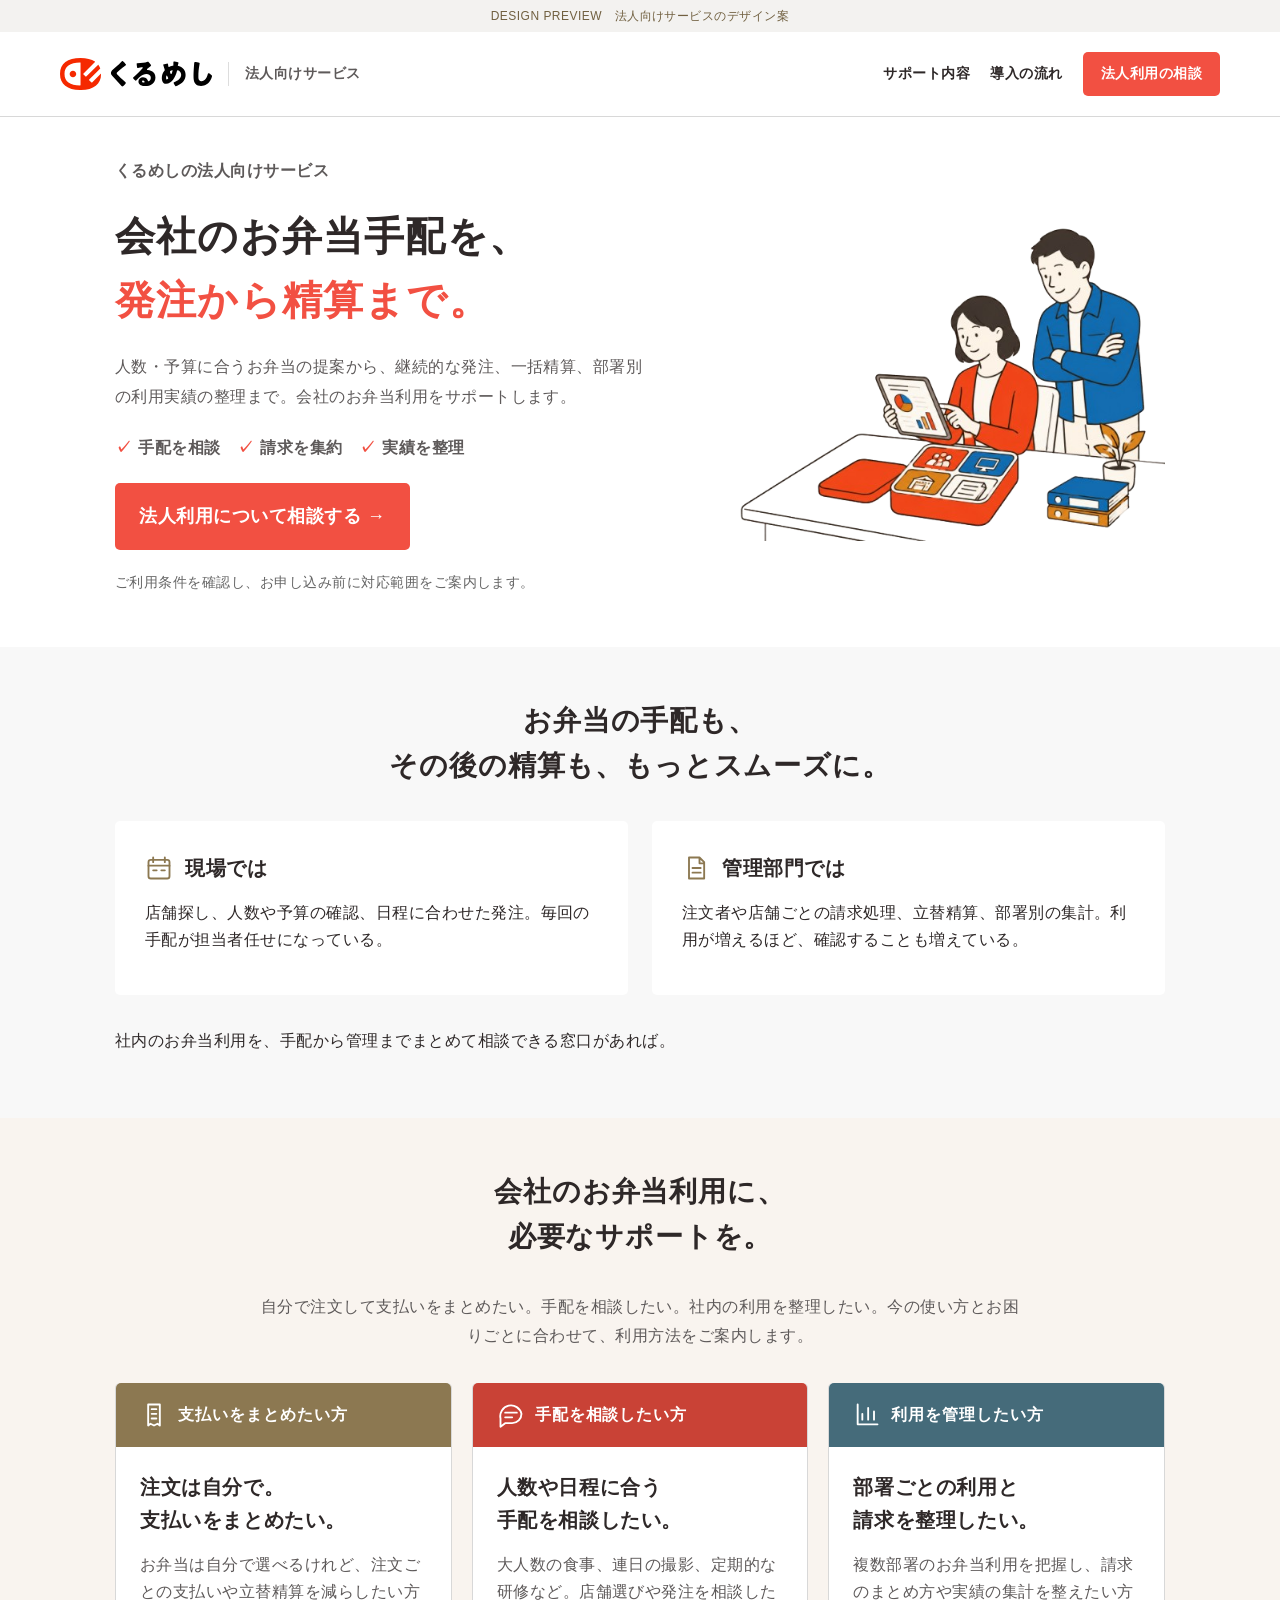
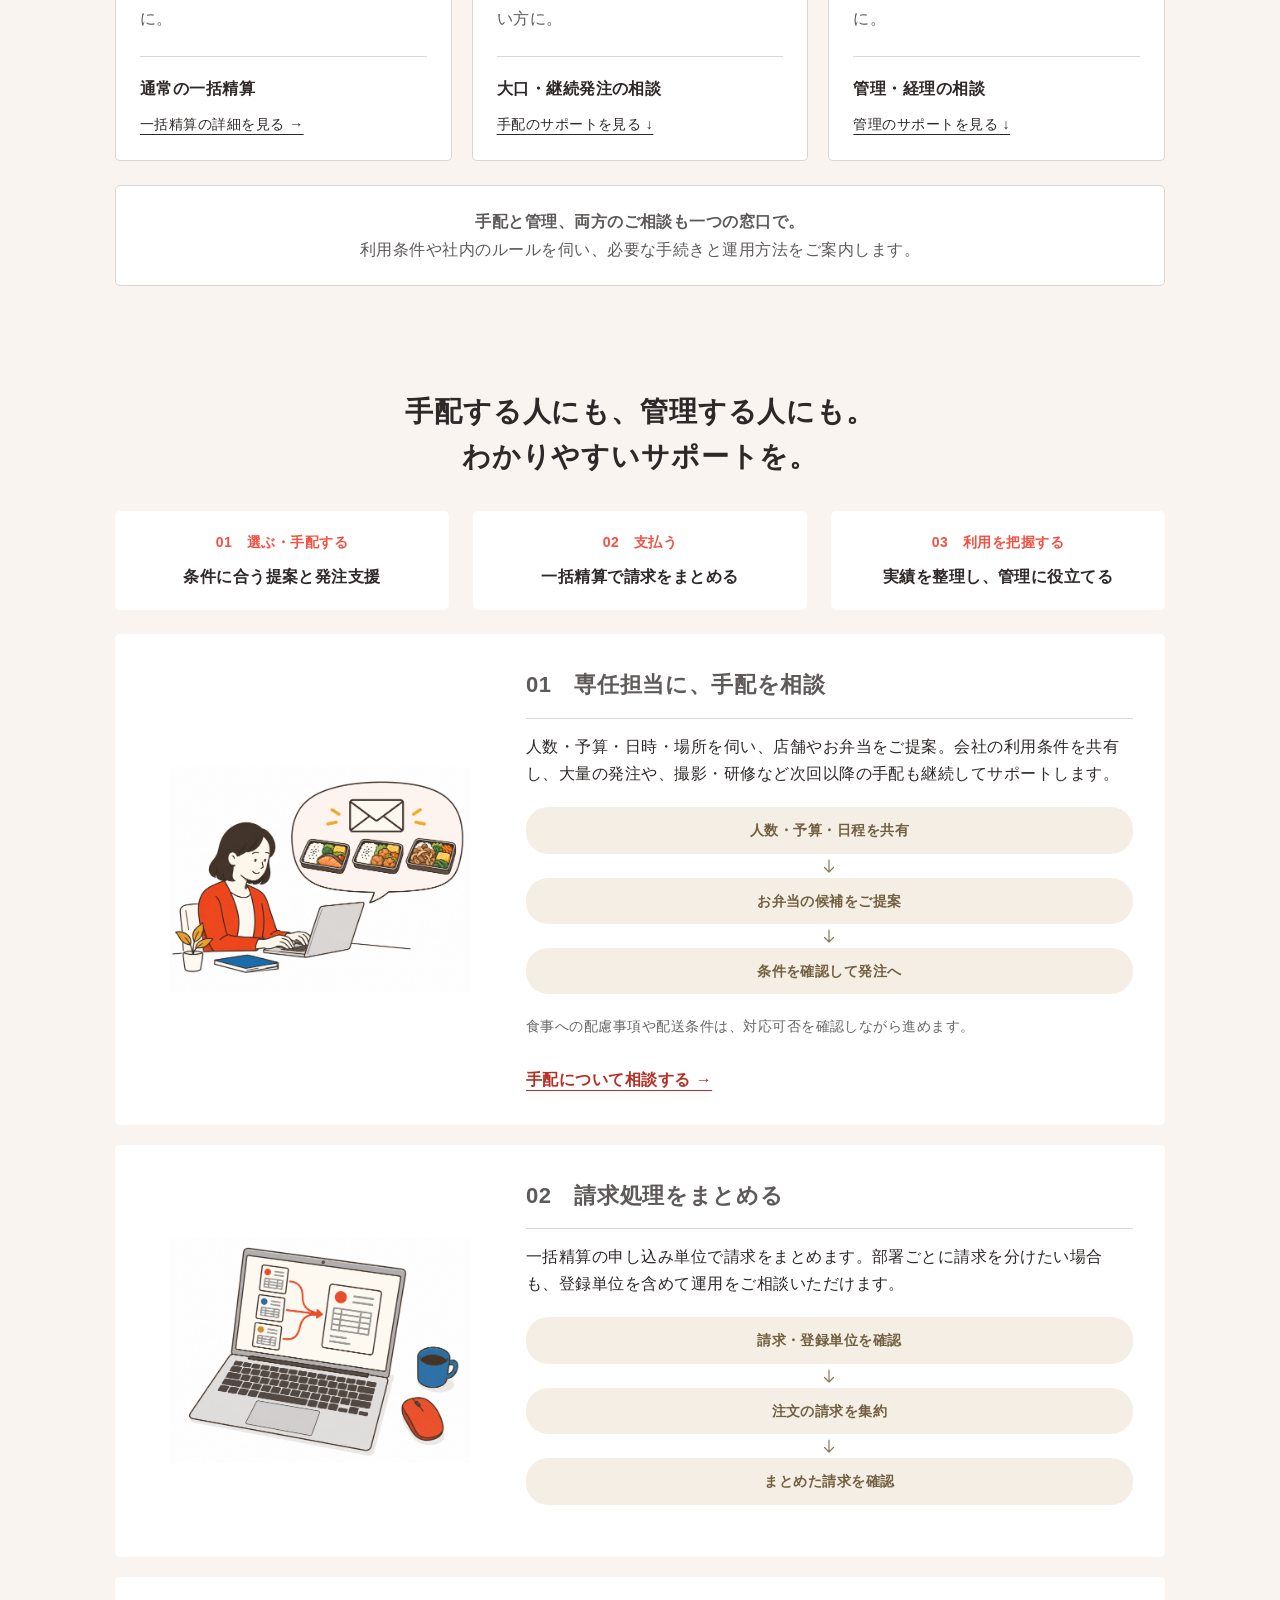
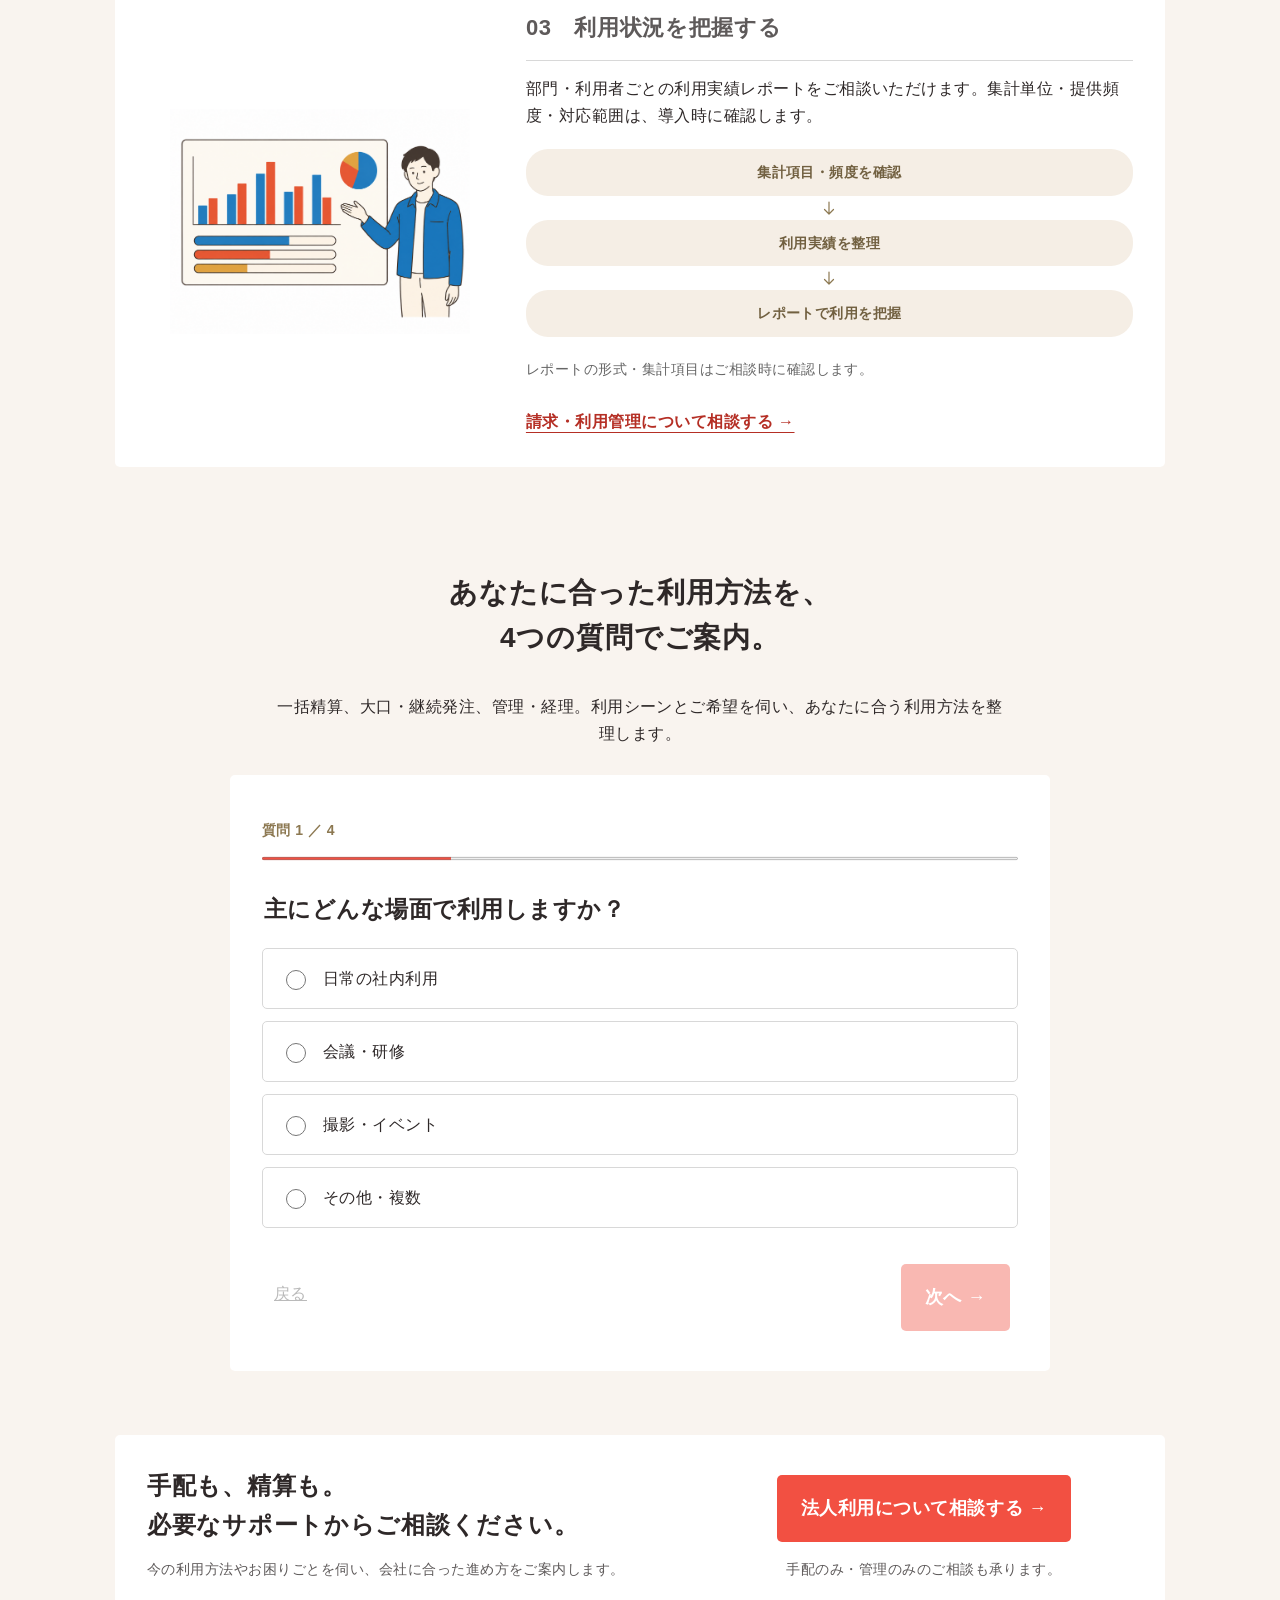
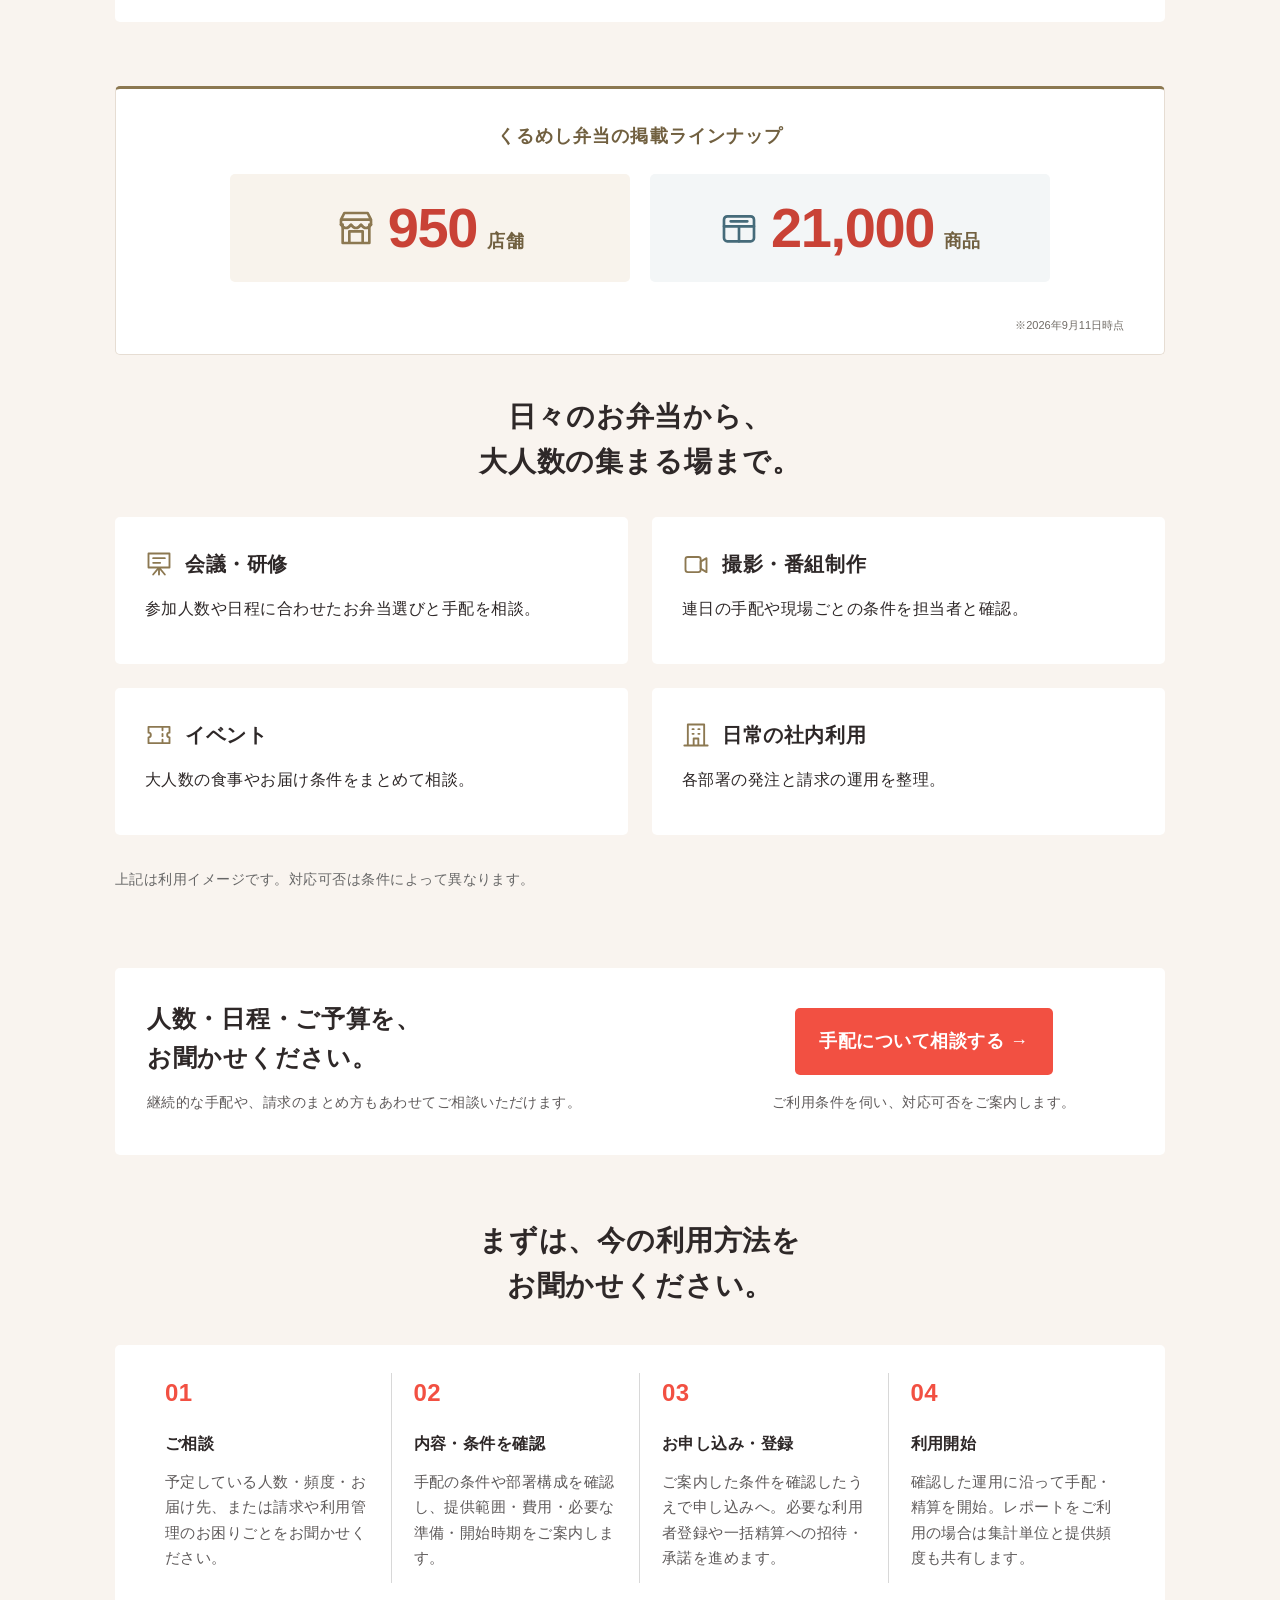
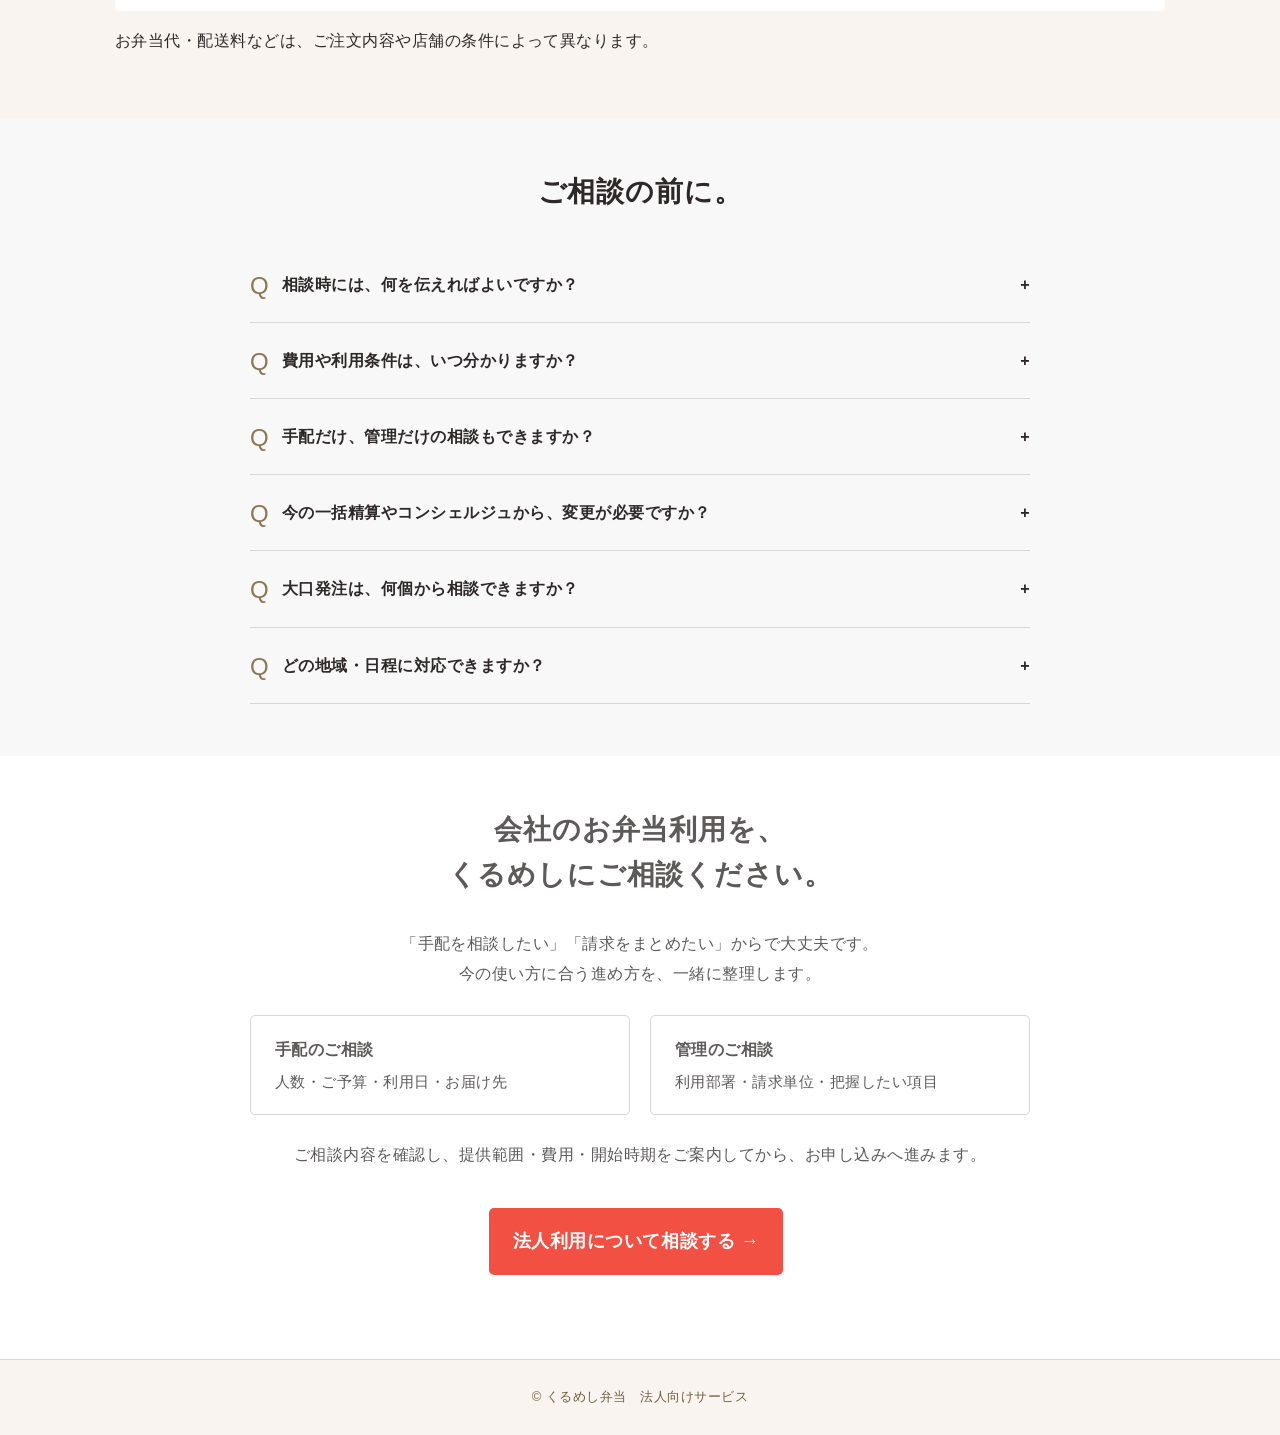
==== commit fa84dd70: "Unify support flows and simplify corporate LP presentation" ====
--- a/corporate/index.html
+++ b/corporate/index.html
@@ -34,12 +34,12 @@
 <section id="business"><div class="wrap"><div class="label">FOR BUSINESS</div><h2>会社のお弁当利用に、<br>必要なサポートを。</h2><p class="lead">自分で注文して支払いをまとめたい。手配を相談したい。社内の利用を整理したい。今の使い方とお困りごとに合わせて、利用方法をご案内します。</p><div class="needs-grid"><article><span class="need-number"><svg class="need-icon" viewBox="0 0 24 24" width="28" height="28" fill="none" stroke="currentColor" stroke-width="1.6" stroke-linecap="round" stroke-linejoin="round" aria-hidden="true" focusable="false"><path d="M7 3h10v18l-2-1.5-3 1.5-3-1.5L7 21V3Z"/><path d="M10 7h4M10 11h4M10 15h4"/></svg><span>支払いをまとめたい方</span></span><h3>注文は自分で。<br>支払いをまとめたい。</h3><p>お弁当は自分で選べるけれど、注文ごとの支払いや立替精算を減らしたい方に。</p><strong>通常の一括精算</strong><a href="https://www.kurumesi-bentou.com/business/">一括精算の詳細を見る →</a></article><article><span class="need-number"><svg class="need-icon" viewBox="0 0 24 24" width="28" height="28" fill="none" stroke="currentColor" stroke-width="1.6" stroke-linecap="round" stroke-linejoin="round" aria-hidden="true" focusable="false"><path d="M21 11a8 8 0 0 1-8 8H7l-4 3v-7a8 8 0 1 1 18-4Z"/><path d="M7 10h10M7 14h6"/></svg><span>手配を相談したい方</span></span><h3>人数や日程に合う<br>手配を相談したい。</h3><p>大人数の食事、連日の撮影、定期的な研修など。店舗選びや発注を相談したい方に。</p><strong>大口・継続発注の相談</strong><a href="#ordering">手配のサポートを見る ↓</a></article><article><span class="need-number"><svg class="need-icon" viewBox="0 0 24 24" width="28" height="28" fill="none" stroke="currentColor" stroke-width="1.6" stroke-linecap="round" stroke-linejoin="round" aria-hidden="true" focusable="false"><path d="M4 3v17h17M8 16v-5M13 16V6M18 16V9"/></svg><span>利用を管理したい方</span></span><h3>部署ごとの利用と<br>請求を整理したい。</h3><p>複数部署のお弁当利用を把握し、請求のまとめ方や実績の集計を整えたい方に。</p><strong>管理・経理の相談</strong><a href="#accounting">管理のサポートを見る ↓</a></article></div><p class="combined-note"><strong>手配と管理、両方のご相談も一つの窓口で。</strong><br>利用条件や社内のルールを伺い、必要な手続きと運用方法をご案内します。</p></div></section>
 
 
-<section id="support"><div class="wrap"><div class="label">OUR SUPPORT</div><h2><span class="heading-unit">手配する人にも、</span><span class="heading-unit">管理する人にも。</span><br><span class="heading-unit">わかりやすいサポートを。</span></h2><div class="diagram"><div class="flow"><div><span class="step">01　選ぶ・手配する</span><strong>条件に合う提案と発注支援</strong></div><div><span class="step">02　支払う</span><strong>一括精算で請求をまとめる</strong></div><div><span class="step">03　利用を把握する</span><strong>実績を整理し、管理に役立てる</strong></div></div></div><div class="card" id="ordering"><img class="support-art" src="support-consult-v3.png" alt="PCでお弁当の候補をメール提案する専任担当者" width="1448" height="1086"><div class="support-copy"><h3>01　専任担当に、手配を相談</h3><p>人数・予算・日時・場所を伺い、店舗やお弁当をご提案。大量の発注や、撮影・研修などの継続的な手配をサポートします。</p><ol class="support-process" aria-label="手配の相談の流れ"><li>人数・予算・日程を共有</li><li>お弁当の候補をご提案</li><li>条件を確認して発注へ</li></ol><p class="note">食事への配慮事項や配送条件は、対応可否を確認しながら進めます。</p><a class="context-cta" href="#contact">手配について相談する →</a></div></div><div class="two" id="accounting"><div class="card"><img class="support-art" src="support-billing-v3.png" alt="複数の電子請求書を一つにまとめるPC画面" width="1448" height="1086"><div class="support-copy"><h3>02　請求処理をまとめる</h3><p>一括精算の申し込み単位で請求をまとめます。部署ごとに請求を分けたい場合も、登録単位を含めて運用をご相談いただけます。</p><div class="change-strip"><span>注文ごとに支払いを確認</span><b>↓</b><strong>まとめた請求で確認しやすく</strong></div></div></div><div class="card"><img class="support-art" src="support-report-v3.png" alt="利用実績と予算のグラフを把握する管理担当者" width="1448" height="1086"><div class="support-copy"><h3>03　利用状況を把握する</h3><p>部門・利用者ごとの利用実績レポートをご相談いただけます。集計単位・提供頻度・対応範囲は、導入時に確認します。</p><div class="change-strip"><span>部署ごとの情報を集める</span><b>↓</b><strong>整理した利用実績を確認</strong></div><p class="note">レポートの形式・集計項目はご相談時に確認します。</p><a class="context-cta" href="#contact">請求・利用管理について相談する →</a></div></div></div><aside class="annotation">制作メモ：機能一覧ではなく業務の流れを図解。レポートの見本を掲載する場合は、提供可能な形式を確認してサンプルを作成。</aside></div></section>
+<section id="support"><div class="wrap"><div class="label">OUR SUPPORT</div><h2><span class="heading-unit">手配する人にも、</span><span class="heading-unit">管理する人にも。</span><br><span class="heading-unit">わかりやすいサポートを。</span></h2><div class="diagram"><div class="flow"><div><span class="step">01　選ぶ・手配する</span><strong>条件に合う提案と発注支援</strong></div><div><span class="step">02　支払う</span><strong>一括精算で請求をまとめる</strong></div><div><span class="step">03　利用を把握する</span><strong>実績を整理し、管理に役立てる</strong></div></div></div><div class="card" id="ordering"><img class="support-art" src="support-consult-v3.png" alt="PCでお弁当の候補をメール提案する専任担当者" width="1448" height="1086"><div class="support-copy"><h3>01　専任担当に、手配を相談</h3><p>人数・予算・日時・場所を伺い、店舗やお弁当をご提案。会社の利用条件を共有し、大量の発注や、撮影・研修など次回以降の手配も継続してサポートします。</p><ol class="support-process" aria-label="手配の相談の流れ"><li><span>人数・予算・日程を共有</span><svg class="process-arrow" viewBox="0 0 24 24" width="24" height="24" fill="none" stroke="currentColor" stroke-width="1.6" stroke-linecap="round" stroke-linejoin="round" aria-hidden="true" focusable="false"><path d="M4 12h16m-6-6 6 6-6 6"/></svg></li><li><span>お弁当の候補をご提案</span><svg class="process-arrow" viewBox="0 0 24 24" width="24" height="24" fill="none" stroke="currentColor" stroke-width="1.6" stroke-linecap="round" stroke-linejoin="round" aria-hidden="true" focusable="false"><path d="M4 12h16m-6-6 6 6-6 6"/></svg></li><li><span>条件を確認して発注へ</span></li></ol><p class="note">食事への配慮事項や配送条件は、対応可否を確認しながら進めます。</p><a class="context-cta" href="#contact">手配について相談する →</a></div></div><div class="two" id="accounting"><div class="card"><img class="support-art" src="support-billing-v3.png" alt="複数の電子請求書を一つにまとめるPC画面" width="1448" height="1086"><div class="support-copy"><h3>02　請求処理をまとめる</h3><p>一括精算の申し込み単位で請求をまとめます。部署ごとに請求を分けたい場合も、登録単位を含めて運用をご相談いただけます。</p><ol class="support-process" aria-label="請求をまとめる流れ"><li><span>請求・登録単位を確認</span><svg class="process-arrow" viewBox="0 0 24 24" width="24" height="24" fill="none" stroke="currentColor" stroke-width="1.6" stroke-linecap="round" stroke-linejoin="round" aria-hidden="true" focusable="false"><path d="M4 12h16m-6-6 6 6-6 6"/></svg></li><li><span>注文の請求を集約</span><svg class="process-arrow" viewBox="0 0 24 24" width="24" height="24" fill="none" stroke="currentColor" stroke-width="1.6" stroke-linecap="round" stroke-linejoin="round" aria-hidden="true" focusable="false"><path d="M4 12h16m-6-6 6 6-6 6"/></svg></li><li><span>まとめた請求を確認</span></li></ol></div></div><div class="card"><img class="support-art" src="support-report-v3.png" alt="利用実績と予算のグラフを把握する管理担当者" width="1448" height="1086"><div class="support-copy"><h3>03　利用状況を把握する</h3><p>部門・利用者ごとの利用実績レポートをご相談いただけます。集計単位・提供頻度・対応範囲は、導入時に確認します。</p><ol class="support-process" aria-label="利用実績を把握する流れ"><li><span>集計項目・頻度を確認</span><svg class="process-arrow" viewBox="0 0 24 24" width="24" height="24" fill="none" stroke="currentColor" stroke-width="1.6" stroke-linecap="round" stroke-linejoin="round" aria-hidden="true" focusable="false"><path d="M4 12h16m-6-6 6 6-6 6"/></svg></li><li><span>利用実績を整理</span><svg class="process-arrow" viewBox="0 0 24 24" width="24" height="24" fill="none" stroke="currentColor" stroke-width="1.6" stroke-linecap="round" stroke-linejoin="round" aria-hidden="true" focusable="false"><path d="M4 12h16m-6-6 6 6-6 6"/></svg></li><li><span>レポートで利用を把握</span></li></ol><p class="note">レポートの形式・集計項目はご相談時に確認します。</p><a class="context-cta" href="#contact">請求・利用管理について相談する →</a></div></div></div><aside class="annotation">制作メモ：機能一覧ではなく業務の流れを図解。レポートの見本を掲載する場合は、提供可能な形式を確認してサンプルを作成。</aside></div></section>
 <section id="guide"><div class="wrap"><div class="label">SERVICE GUIDE</div><h2>あなたに合った利用方法を、<br>4つの質問でご案内。</h2><p class="guide-intro">一括精算、大口・継続発注、管理・経理。利用シーンとご希望を伺い、あなたに合う利用方法を整理します。</p><div id="service-guide" class="guide-box"></div><noscript><p>質問ガイドのご利用にはJavaScriptが必要です。下の相談例をご覧ください。</p></noscript></div></section><section class="mid-conversion" aria-labelledby="mid-cta-support"><div class="wrap"><div class="mid-conversion-box"><div><p class="label">法人利用のご相談</p><h2 id="mid-cta-support">手配も、精算も。<br>必要なサポートからご相談ください。</h2><p>今の利用方法やお困りごとを伺い、会社に合った進め方をご案内します。</p></div><div class="mid-conversion-action"><a class="button" href="#contact">法人利用について相談する →</a><p>手配のみ・管理のみのご相談も承ります。</p></div></div></div></section>
-<section><div class="wrap"><div class="label">BENEFITS</div><div class="service-proof"><p>くるめし弁当の掲載ラインナップ</p><div><strong>950<span>店舗</span></strong><strong>21,000<span>商品</span></strong></div><p class="note"><a href="https://www.kurumesi-bentou.com/">くるめし弁当公式サイト</a>の掲載情報より（2026年9月11日確認）。<br>サイト全体の掲載数です。法人向けの対応店舗・商品は、お届け先や利用条件によって異なります。</p></div><h2>その都度の手配から、<br>会社に合った運用へ。</h2><div class="three"><div class="card"><h3 class="icon-heading"><svg class="section-icon" viewBox="0 0 24 24" width="28" height="28" fill="none" stroke="currentColor" stroke-width="1.6" stroke-linecap="round" stroke-linejoin="round" aria-hidden="true" focusable="false"><path d="M21 11a8 8 0 0 1-8 8H7l-4 3v-7a8 8 0 1 1 18-4Z"/><path d="M7 10h10M7 14h6"/></svg><span>継続して相談できる</span></h3><p>会社の利用条件を担当者と共有し、次回以降の手配も相談できます。</p></div><div class="card"><h3 class="icon-heading"><svg class="section-icon" viewBox="0 0 24 24" width="28" height="28" fill="none" stroke="currentColor" stroke-width="1.6" stroke-linecap="round" stroke-linejoin="round" aria-hidden="true" focusable="false"><path d="M3 6h18M3 12h18M3 18h18"/><circle cx="8" cy="6" r="2"/><circle cx="16" cy="12" r="2"/><circle cx="9" cy="18" r="2"/></svg><span>社内の運用を整える</span></h3><p>利用者や請求単位を整理し、現場と管理部門に合う進め方を確認します。</p></div><div class="card"><h3 class="icon-heading"><svg class="section-icon" viewBox="0 0 24 24" width="28" height="28" fill="none" stroke="currentColor" stroke-width="1.6" stroke-linecap="round" stroke-linejoin="round" aria-hidden="true" focusable="false"><path d="M4 5h16v15H4Z M8 12l3 3 6-7"/></svg><span>必要な支援を相談できる</span></h3><p>利用状況に応じたサポート範囲や個別条件をご案内します。</p></div></div><aside class="annotation">制作メモ：既存のコンシェルジュ・一括精算との違いを確定させるセクション。未確定の優遇・補填・特典は記載しない。</aside></div></section>
-<section><div class="wrap"><div class="label">USE CASES</div><h2>日々のお弁当から、<br>大人数の集まる場まで。</h2><div class="two"><div class="card"><h3 class="icon-heading"><svg class="section-icon" viewBox="0 0 24 24" width="28" height="28" fill="none" stroke="currentColor" stroke-width="1.6" stroke-linecap="round" stroke-linejoin="round" aria-hidden="true" focusable="false"><path d="M3 3h18v12H3ZM12 15v6M7 21l5-6 5 6M7 7h10M7 11h6"/></svg><span>会議・研修</span></h3><p>参加人数や日程に合わせたお弁当選びと手配を相談。</p></div><div class="card"><h3 class="icon-heading"><svg class="section-icon" viewBox="0 0 24 24" width="28" height="28" fill="none" stroke="currentColor" stroke-width="1.6" stroke-linecap="round" stroke-linejoin="round" aria-hidden="true" focusable="false"><rect x="3" y="6" width="13" height="13" rx="2"/><path d="m16 10 5-3v12l-5-3Z"/></svg><span>撮影・番組制作</span></h3><p>連日の手配や現場ごとの条件を担当者と確認。</p></div><div class="card"><h3 class="icon-heading"><svg class="section-icon" viewBox="0 0 24 24" width="28" height="28" fill="none" stroke="currentColor" stroke-width="1.6" stroke-linecap="round" stroke-linejoin="round" aria-hidden="true" focusable="false"><path d="M3 5h18v5a2 2 0 0 0 0 4v5H3v-5a2 2 0 0 0 0-4ZM15 5v3M15 11v2M15 16v3"/></svg><span>イベント</span></h3><p>大人数の食事やお届け条件をまとめて相談。</p></div><div class="card"><h3 class="icon-heading"><svg class="section-icon" viewBox="0 0 24 24" width="28" height="28" fill="none" stroke="currentColor" stroke-width="1.6" stroke-linecap="round" stroke-linejoin="round" aria-hidden="true" focusable="false"><path d="M5 21V3h14v18M2 21h20M9 7h1M14 7h1M9 11h1M14 11h1M10 21v-6h4v6"/></svg><span>日常の社内利用</span></h3><p>各部署の発注と請求の運用を整理。</p></div></div><p class="note">上記は利用イメージです。対応可否は条件によって異なります。</p></div></section>
+
+<section><div class="wrap"><div class="label">USE CASES</div><div class="service-proof"><p>くるめし弁当の掲載ラインナップ</p><div><div class="proof-metric"><svg class="proof-icon" viewBox="0 0 24 24" width="24" height="24" fill="none" stroke="currentColor" stroke-width="1.6" stroke-linecap="round" stroke-linejoin="round" aria-hidden="true" focusable="false"><path d="M3 10V7l2-4h14l2 4v3M3 7h18M4 10v11h16V10M8 21v-7h8v7"/><path d="M3 10q3 4 6 0 3 4 6 0 3 4 6 0"/></svg><strong>950<span>店舗</span></strong></div><div class="proof-metric"><svg class="proof-icon" viewBox="0 0 24 24" width="24" height="24" fill="none" stroke="currentColor" stroke-width="1.6" stroke-linecap="round" stroke-linejoin="round" aria-hidden="true" focusable="false"><rect x="3" y="5" width="18" height="15" rx="2"/><path d="M3 11h18M12 11v9M7 8h10"/></svg><strong>21,000<span>商品</span></strong></div></div><p class="note">※2026年9月11日時点</p></div><h2>日々のお弁当から、<br>大人数の集まる場まで。</h2><div class="two"><div class="card"><h3 class="icon-heading"><svg class="section-icon" viewBox="0 0 24 24" width="28" height="28" fill="none" stroke="currentColor" stroke-width="1.6" stroke-linecap="round" stroke-linejoin="round" aria-hidden="true" focusable="false"><path d="M3 3h18v12H3ZM12 15v6M7 21l5-6 5 6M7 7h10M7 11h6"/></svg><span>会議・研修</span></h3><p>参加人数や日程に合わせたお弁当選びと手配を相談。</p></div><div class="card"><h3 class="icon-heading"><svg class="section-icon" viewBox="0 0 24 24" width="28" height="28" fill="none" stroke="currentColor" stroke-width="1.6" stroke-linecap="round" stroke-linejoin="round" aria-hidden="true" focusable="false"><rect x="3" y="6" width="13" height="13" rx="2"/><path d="m16 10 5-3v12l-5-3Z"/></svg><span>撮影・番組制作</span></h3><p>連日の手配や現場ごとの条件を担当者と確認。</p></div><div class="card"><h3 class="icon-heading"><svg class="section-icon" viewBox="0 0 24 24" width="28" height="28" fill="none" stroke="currentColor" stroke-width="1.6" stroke-linecap="round" stroke-linejoin="round" aria-hidden="true" focusable="false"><path d="M3 5h18v5a2 2 0 0 0 0 4v5H3v-5a2 2 0 0 0 0-4ZM15 5v3M15 11v2M15 16v3"/></svg><span>イベント</span></h3><p>大人数の食事やお届け条件をまとめて相談。</p></div><div class="card"><h3 class="icon-heading"><svg class="section-icon" viewBox="0 0 24 24" width="28" height="28" fill="none" stroke="currentColor" stroke-width="1.6" stroke-linecap="round" stroke-linejoin="round" aria-hidden="true" focusable="false"><path d="M5 21V3h14v18M2 21h20M9 7h1M14 7h1M9 11h1M14 11h1M10 21v-6h4v6"/></svg><span>日常の社内利用</span></h3><p>各部署の発注と請求の運用を整理。</p></div></div><p class="note">上記は利用イメージです。対応可否は条件によって異なります。</p></div></section>
 <section class="mid-conversion" aria-labelledby="mid-cta-cases"><div class="wrap"><div class="mid-conversion-box"><div><p class="label">具体的なご予定がある方へ</p><h2 id="mid-cta-cases">人数・日程・ご予算を、<br>お聞かせください。</h2><p>継続的な手配や、請求のまとめ方もあわせてご相談いただけます。</p></div><div class="mid-conversion-action"><a class="button" href="#contact">手配について相談する →</a><p>ご利用条件を伺い、対応可否をご案内します。</p></div></div></div></section>
 <section id="start"><div class="wrap"><div class="label">GET STARTED</div><h2>まずは、今の利用方法を<br>お聞かせください。</h2><ol class="order"><li><strong>ご相談</strong><p>予定している人数・頻度・お届け先、または請求や利用管理のお困りごとをお聞かせください。</p></li><li><strong>内容・条件を確認</strong><p>手配の条件や部署構成を確認し、提供範囲・費用・必要な準備・開始時期をご案内します。</p></li><li><strong>お申し込み・登録</strong><p>ご案内した条件を確認したうえで申し込みへ。必要な利用者登録や一括精算への招待・承諾を進めます。</p></li><li><strong>利用開始</strong><p>確認した運用に沿って手配・精算を開始。レポートをご利用の場合は集計単位と提供頻度も共有します。</p></li></ol><p>お弁当代・配送料などは、ご注文内容や店舗の条件によって異なります。</p></div></section>
 <section><div class="wrap"><div class="label">FAQ</div><h2>ご相談の前に。</h2><details><summary>相談時には、何を伝えればよいですか？</summary><p>手配のご相談は人数・予算・利用日・お届け先を、管理のご相談は利用部署・請求のまとめ方・把握したい項目をお知らせください。未定の項目は、その旨をお伝えください。</p></details><details><summary>費用や利用条件は、いつ分かりますか？</summary><p>ご希望と利用条件を確認し、お申し込み前に対応範囲・費用・開始時期をご案内します。お弁当代や配送料は、ご注文内容・店舗によって異なります。</p></details><details><summary>手配だけ、管理だけの相談もできますか？</summary><p>はい。必要な支援からご相談ください。両方をまとめてご相談いただくこともできます。</p></details><details><summary>今の一括精算やコンシェルジュから、変更が必要ですか？</summary><p>現在のご利用状況を伺い、法人向けサービスに必要な手続きをご案内します。</p></details><details><summary>大口発注は、何個から相談できますか？</summary><p>一度に多くのお弁当を手配する場合だけでなく、連日・定期的な手配もご相談いただけます。必要な数量・利用頻度・予算を伺い、対応可否と条件をご案内します。</p></details><details><summary>どの地域・日程に対応できますか？</summary><p>お届け先・希望日時・数量・店舗によって異なります。相談時にお届け先の住所と利用予定日をお知らせください。店舗や配送の条件を確認してご案内します。</p></details></div></section>
-<section id="contact" class="contact"><div class="wrap"><div class="label">CONTACT</div><h2>会社のお弁当利用を、<br>くるめしにご相談ください。</h2><p class="lead">「手配を相談したい」「請求をまとめたい」からで大丈夫です。<br>今の使い方に合う進め方を、一緒に整理します。</p><div class="contact-prep"><div><strong>手配のご相談</strong><p>人数・ご予算・利用日・お届け先</p></div><div><strong>管理のご相談</strong><p>利用部署・請求単位・把握したい項目</p></div></div><p>ご相談内容を確認し、提供範囲・費用・開始時期をご案内してから、お申し込みへ進みます。</p><div class="diagram"><a class="button" href="#consult-preview">法人利用について相談する →</a><p id="consult-preview" class="note">デザイン確認用のため、フォーム送信はまだご利用いただけません。</p><p class="note">相談内容：大口・継続発注 ／ 請求・利用管理 ／ 両方 ／ その他</p></div><aside class="annotation">制作メモ：ボタンとフォームは未接続。相談種別はフォーム内で選択し、ページのストーリーは分断しない。</aside></div></section>
+<section id="contact" class="contact"><div class="wrap"><div class="label">CONTACT</div><h2>会社のお弁当利用を、<br>くるめしにご相談ください。</h2><p class="lead">「手配を相談したい」「請求をまとめたい」からで大丈夫です。<br>今の使い方に合う進め方を、一緒に整理します。</p><div class="contact-prep"><div><strong>手配のご相談</strong><p>人数・ご予算・利用日・お届け先</p></div><div><strong>管理のご相談</strong><p>利用部署・請求単位・把握したい項目</p></div></div><p>ご相談内容を確認し、提供範囲・費用・開始時期をご案内してから、お申し込みへ進みます。</p><div class="diagram"><a class="button" href="#consult-preview">法人利用について相談する →</a><span id="consult-preview"></span></div><aside class="annotation">制作メモ：ボタンとフォームは未接続。相談種別はフォーム内で選択し、ページのストーリーは分断しない。</aside></div></section>
 </main><footer>© くるめし弁当　法人向けサービス</footer></body></html>
--- a/corporate/kurumeshi-brand.css
+++ b/corporate/kurumeshi-brand.css
@@ -93,6 +93,18 @@
 body .service-proof strong{display:flex;align-items:baseline;justify-content:center;font-family:Arial,"Yu Gothic",sans-serif;font-variant-numeric:tabular-nums;font-size:clamp(40px,5.5vw,64px);font-weight:700;color:#c94236;line-height:1.15;letter-spacing:-.025em;padding:8px 20px}
 body .service-proof strong+strong{border-left:1px solid #e6ddd3}
 body .service-proof strong span{font-family:"Yu Gothic",Meiryo,sans-serif;font-size:18px;font-weight:700;color:#716040;margin-left:10px;letter-spacing:.03em}
-body .service-proof .note{font-size:12px;line-height:1.65;color:#706b65;letter-spacing:0;text-align:left;margin:0;padding-top:14px;border-top:1px solid #eee8e2}
+body .service-proof .note{font-size:11px;line-height:1.65;color:#706b65;letter-spacing:0;text-align:right;margin:0;padding-top:10px;border-top:0}
 body .service-proof .note a{color:inherit;text-underline-offset:3px}
 @media(max-width:700px){body .service-proof{padding:24px 18px 16px}body .service-proof>p:first-child{font-size:16px;margin-bottom:18px}body .service-proof>div{margin-bottom:20px}body .service-proof strong{font-size:clamp(32px,8vw,48px);padding:6px 8px;flex-wrap:wrap;gap:4px}body .service-proof strong span{font-size:14px;margin-left:4px}body .service-proof .note br{display:none}body #support h2{font-size:23px}}
+/* Shared three-stage process and illustrated service metrics. */
+body #support .support-process{display:grid;grid-template-columns:1fr;gap:24px;margin:20px 0;padding:0;list-style:none}
+body #support .support-process li{position:relative;display:flex;align-items:center;justify-content:center;min-width:0;padding:12px 10px;border-radius:22px;background:#f5eee5;color:#716040;text-align:center;font-size:14px;line-height:1.6}
+body #support .support-process li:after{content:none}
+body .process-arrow{position:absolute;width:18px;height:18px;right:calc(50% - 9px);top:auto;bottom:-21px;transform:rotate(90deg);color:#8c7851}
+body .service-proof>div{gap:20px;max-width:820px}
+body .proof-metric{display:flex;align-items:center;justify-content:center;gap:12px;background:#f8f3ec;border-radius:5px;padding:22px 12px;min-width:0}
+body .proof-metric:last-child{background:#f3f6f7}
+body .proof-icon{width:40px;height:40px;flex-shrink:0;color:#8c7851}
+body .proof-metric:last-child .proof-icon{color:#456b7a}
+body .proof-metric strong{font-size:clamp(36px,4.8vw,56px);padding:0}
+@media(max-width:700px){body #support .support-process{grid-template-columns:1fr;gap:24px}body .process-arrow{right:calc(50% - 9px);top:auto;bottom:-21px;transform:rotate(90deg)}body .service-proof>div{gap:12px}body .proof-metric{flex-direction:column;gap:12px;padding:18px 8px}body .proof-icon{width:32px;height:32px}body .proof-metric strong{font-size:clamp(28px,7vw,40px)}}
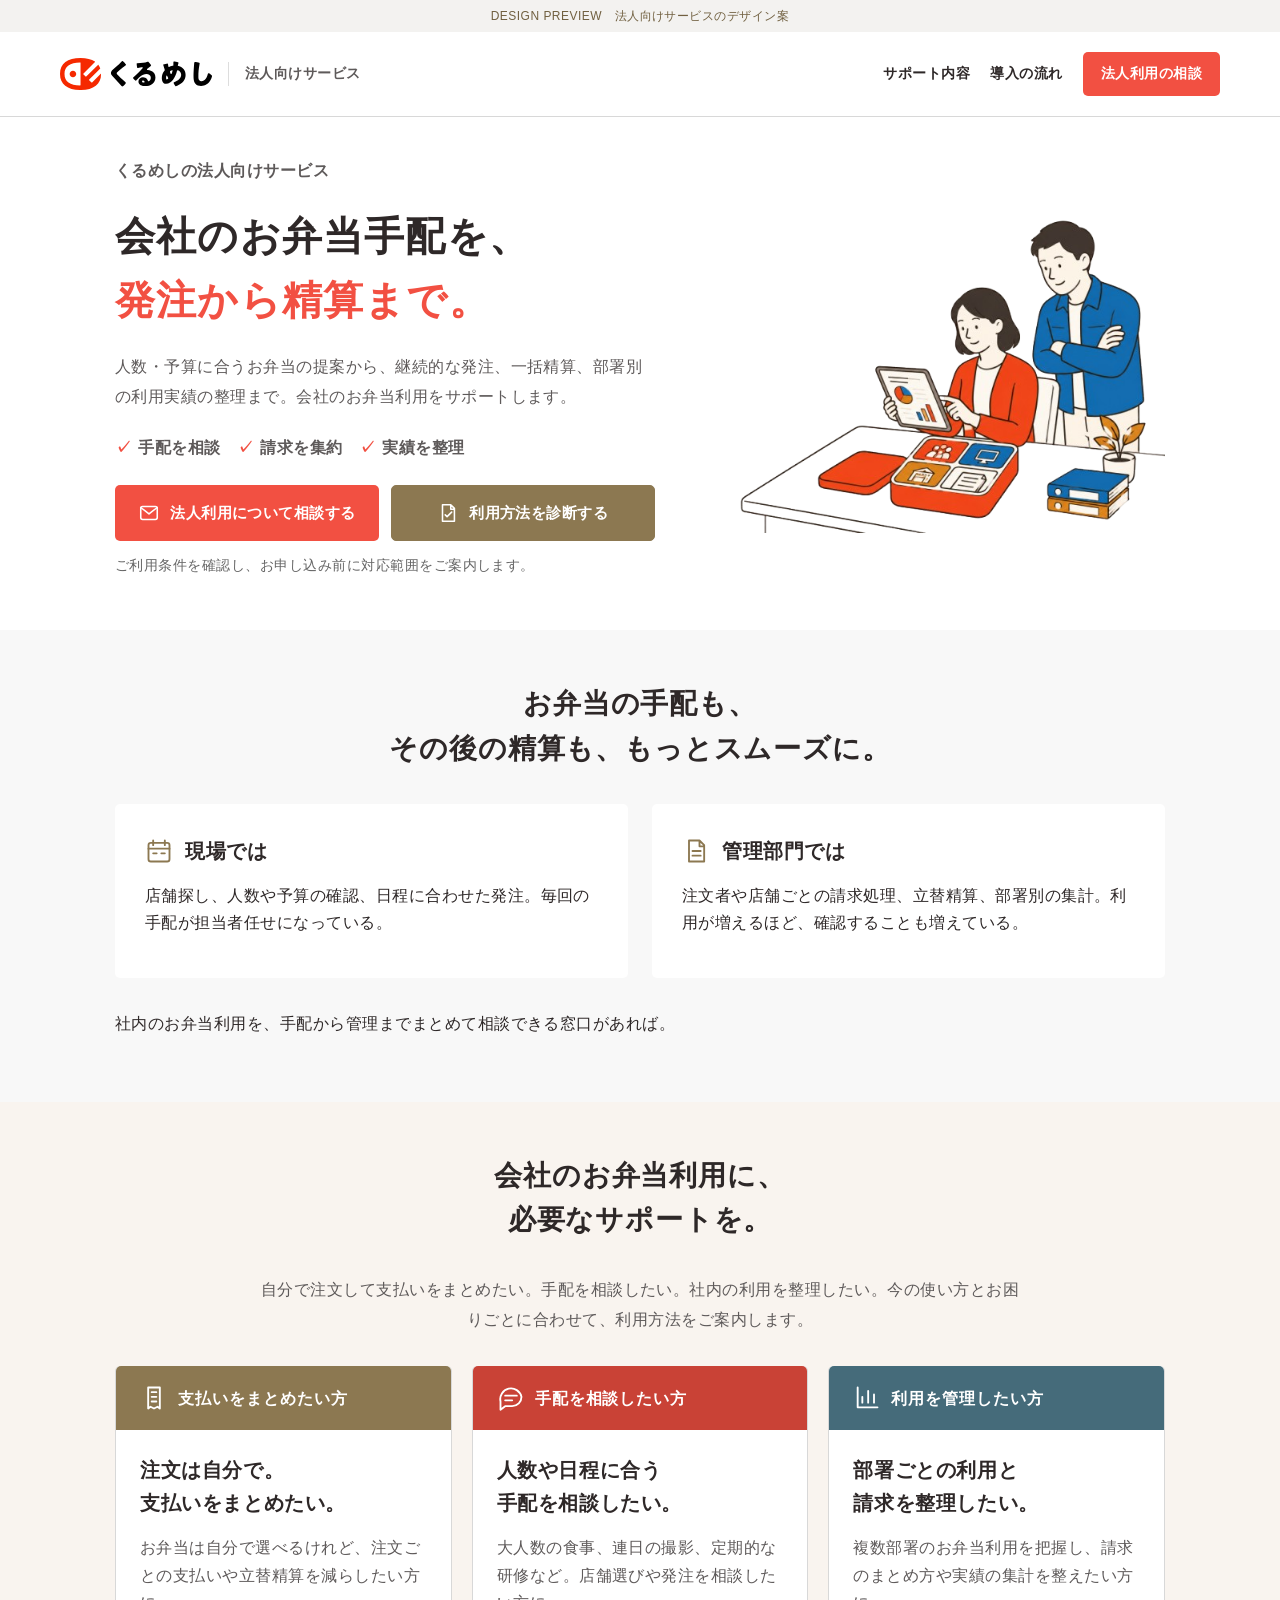
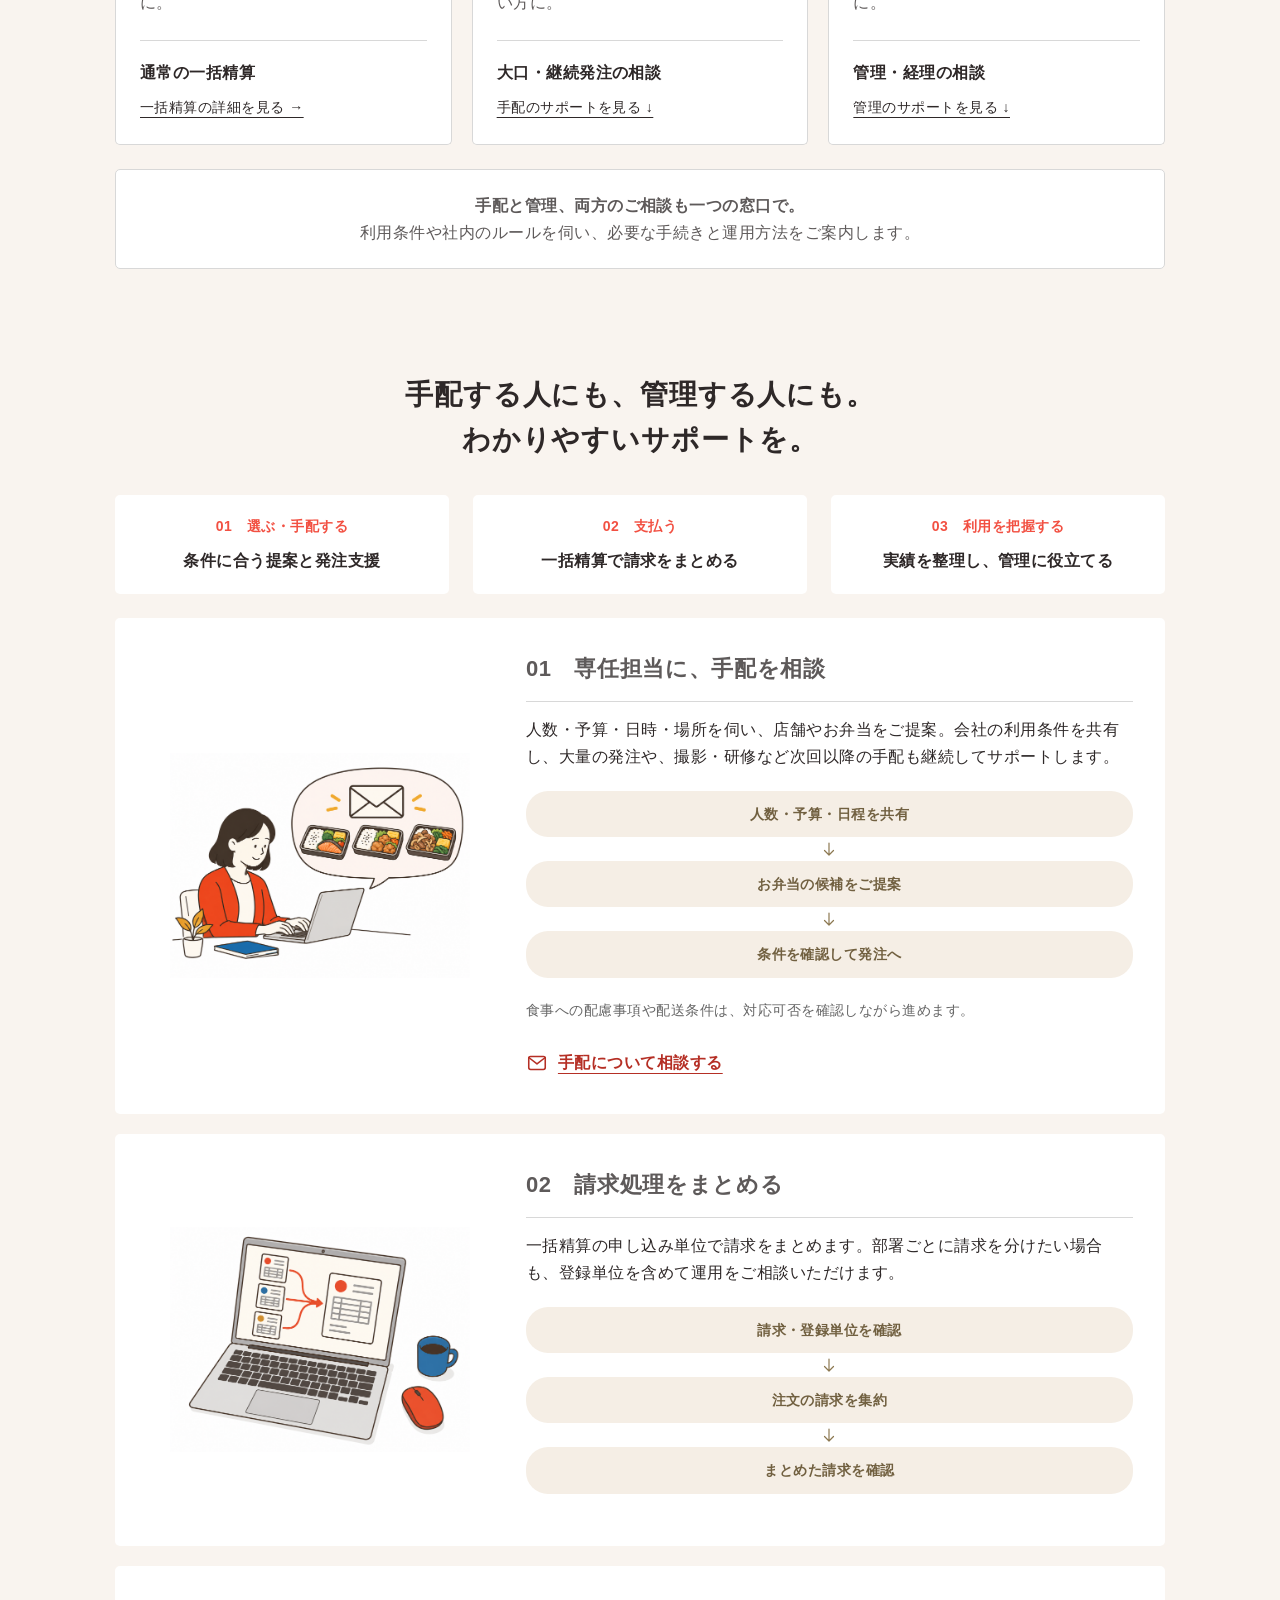
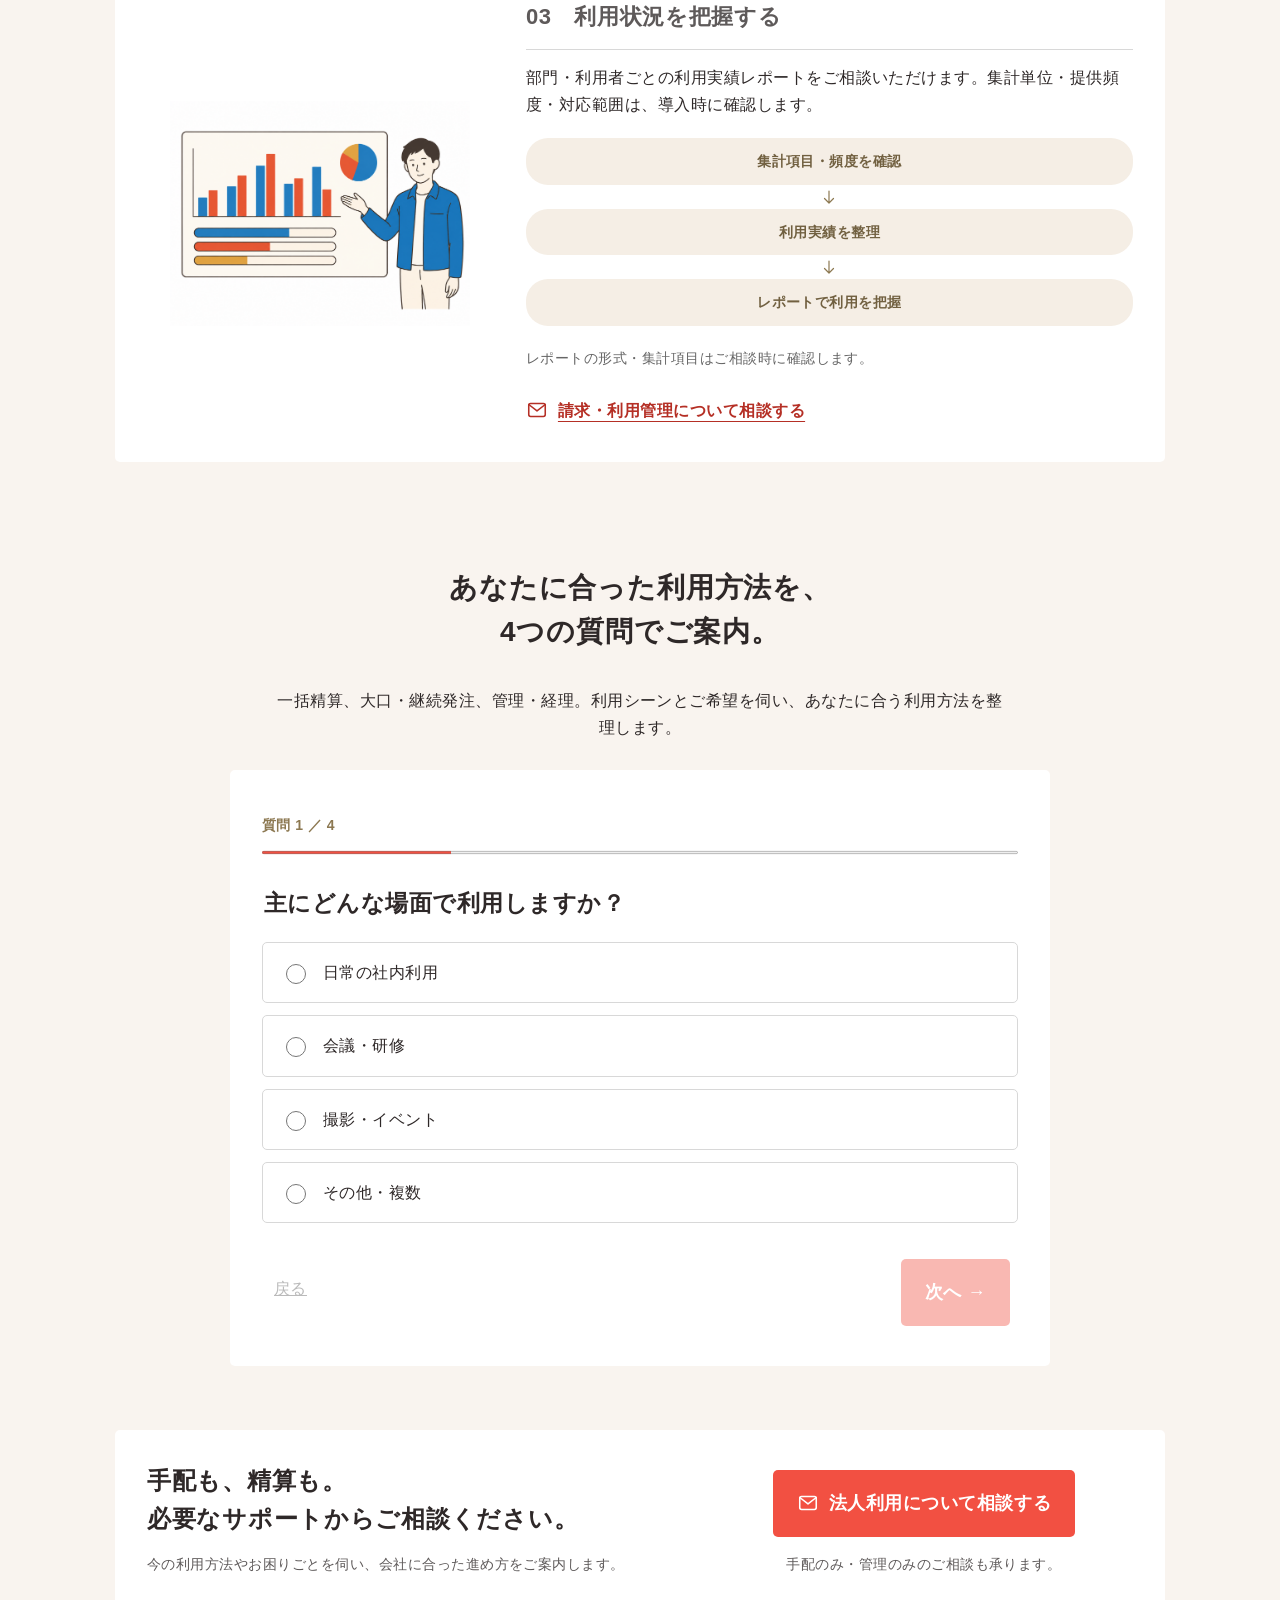
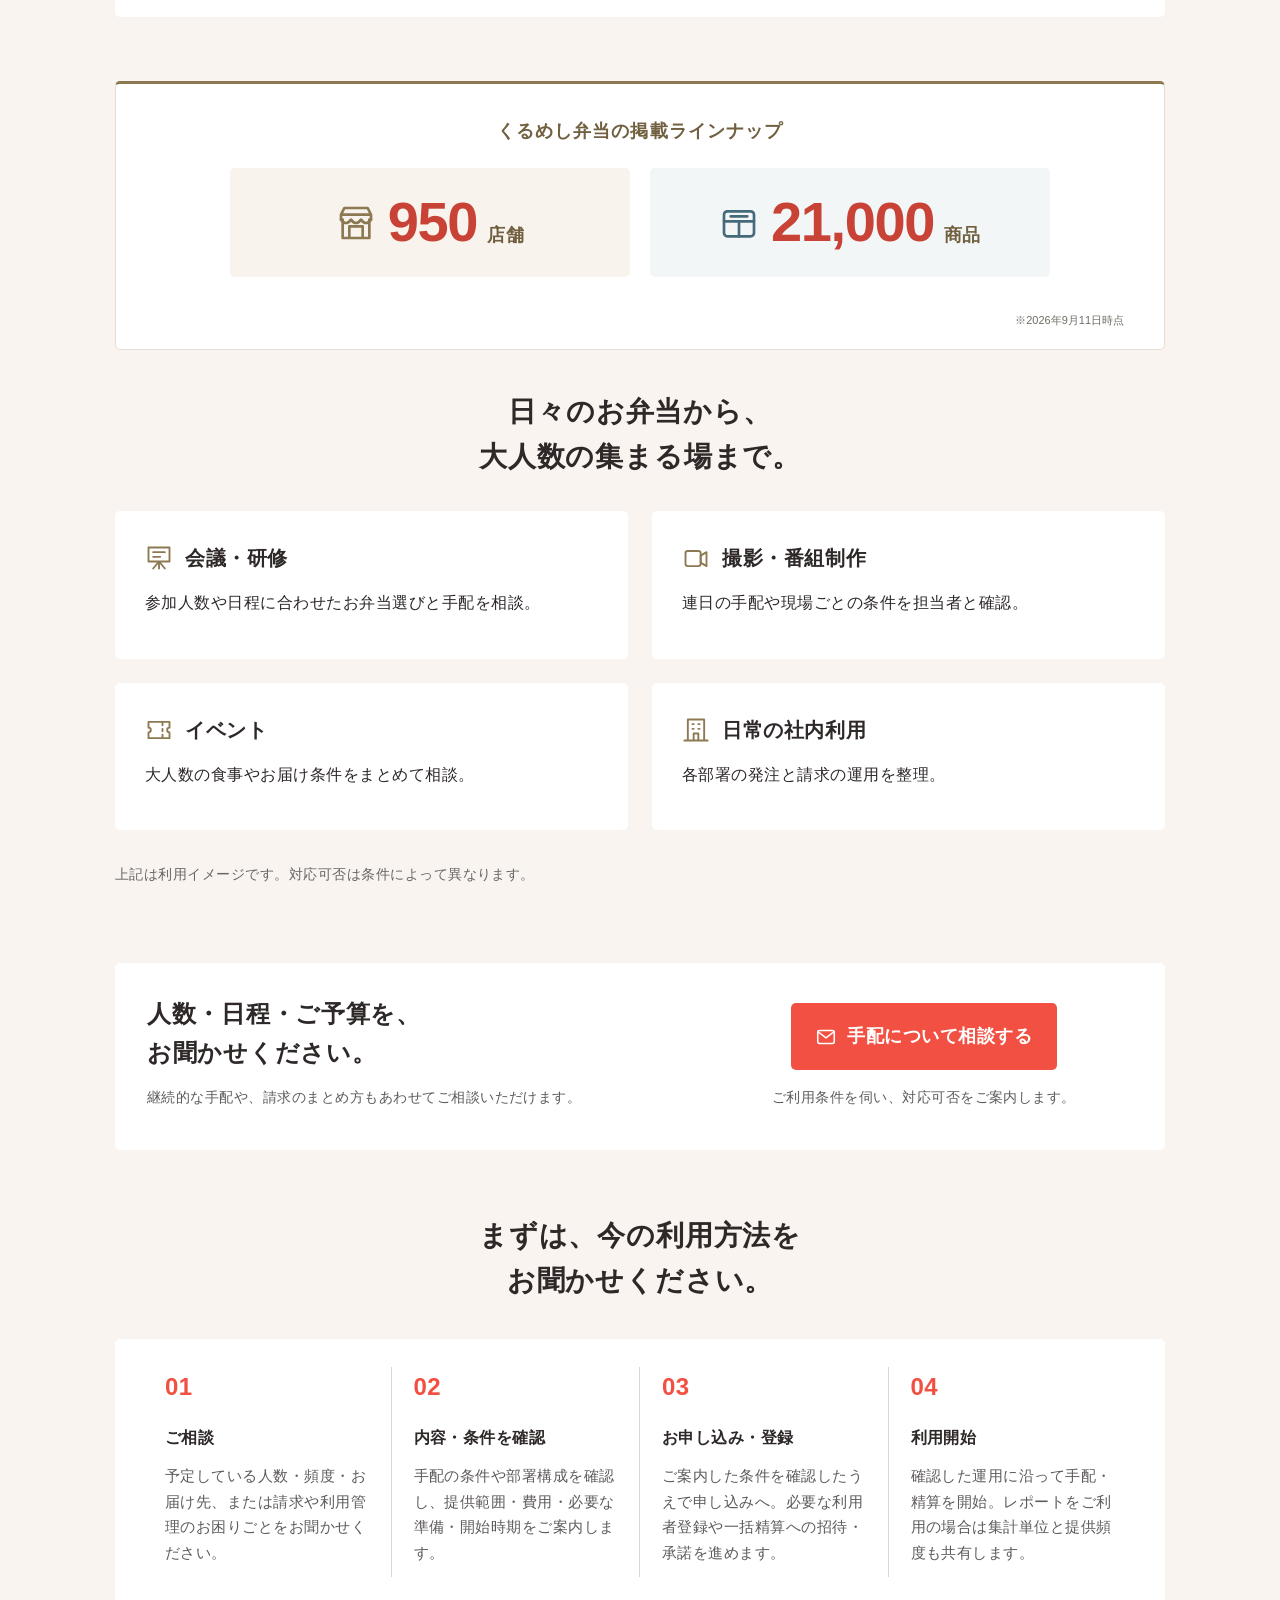
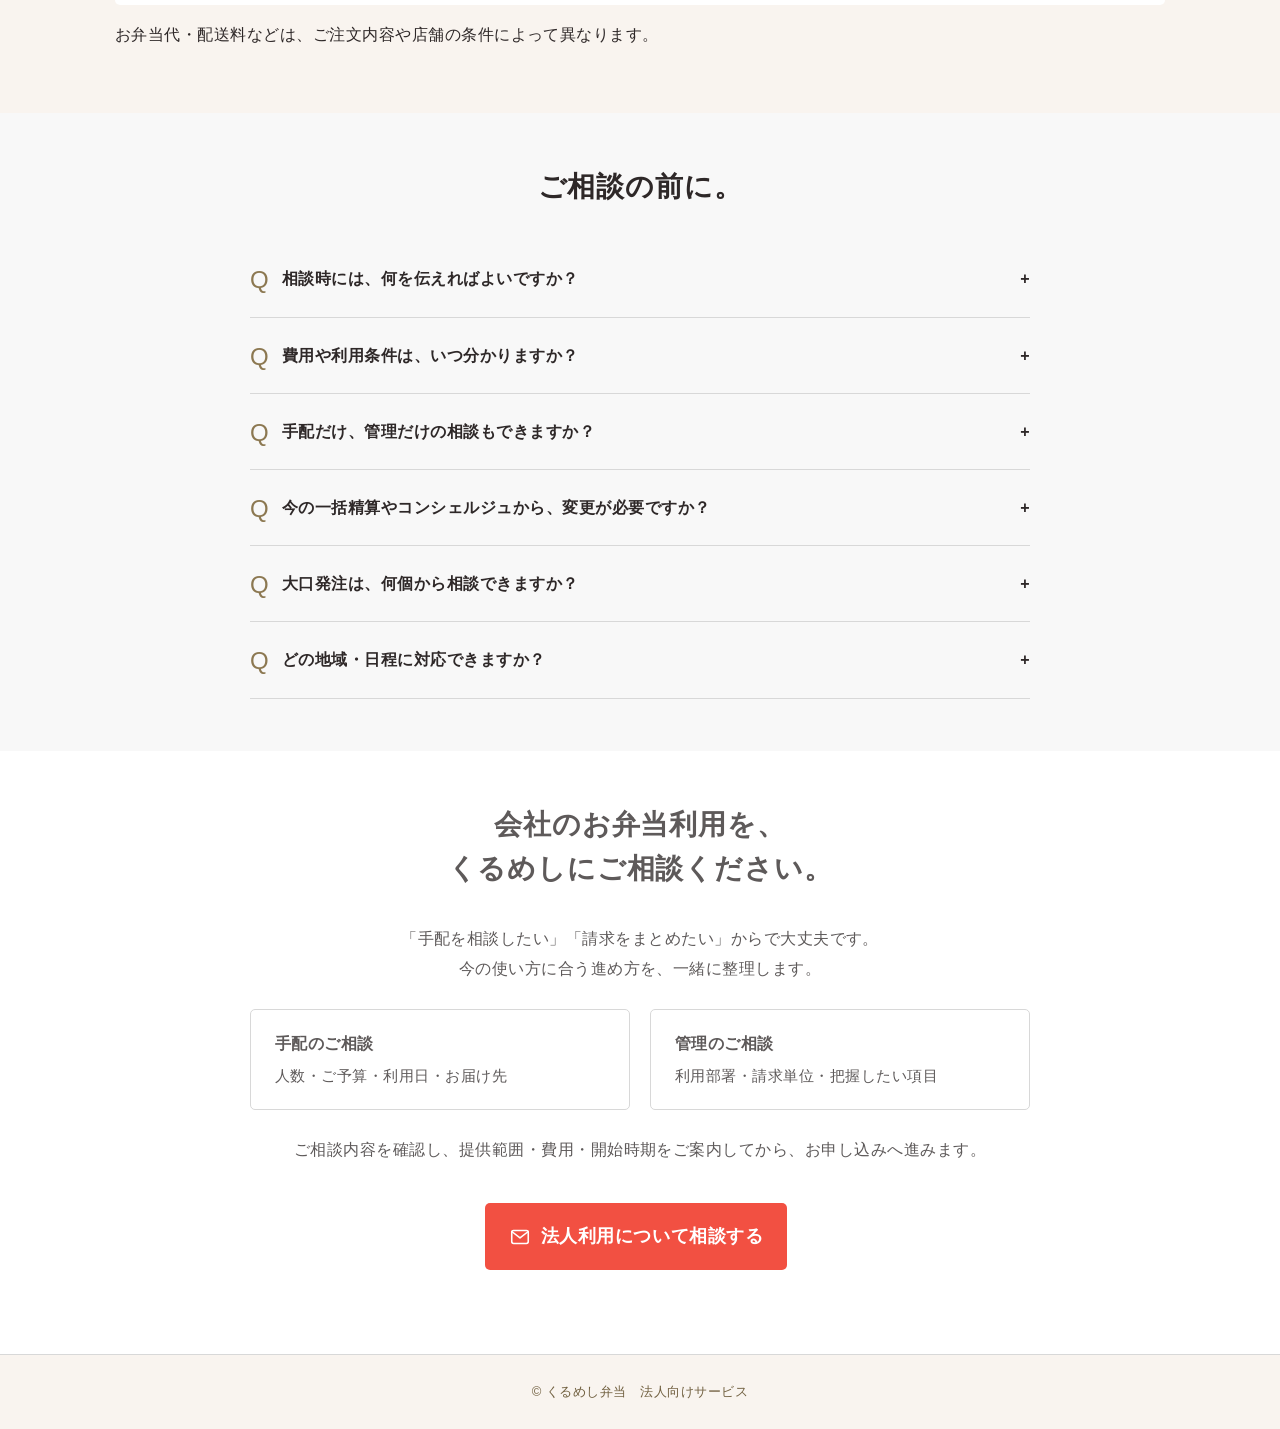
==== commit f39dc9a3: "Improve quiz recommendations and add icon-based hero actions" ====
--- a/corporate/index.html
+++ b/corporate/index.html
@@ -29,17 +29,17 @@
 <div class="scope">DESIGN PREVIEW　法人向けサービスのデザイン案</div>
 <header><a class="header-brand" href="#" aria-label="くるめし 法人向けサービス トップ"><img src="kurumeshi-logo.svg" alt="くるめし" width="152" height="32"><span>法人向けサービス</span></a><nav><a href="#support">サポート内容</a><a href="#start">導入の流れ</a><a href="#contact">法人利用の相談</a></nav></header>
 <main>
-<section class="hero"><div class="wrap hero-layout"><div><div class="label">くるめしの法人向けサービス</div><h1><span>会社のお弁当手配を、</span><span><em>発注から精算まで。</em></span></h1><p class="lead">人数・予算に合うお弁当の提案から、継続的な発注、一括精算、部署別の利用実績の整理まで。会社のお弁当利用をサポートします。</p><ul class="hero-values"><li>手配を相談</li><li>請求を集約</li><li>実績を整理</li></ul><a class="button" href="#contact">法人利用について相談する →</a><p class="note">ご利用条件を確認し、お申し込み前に対応範囲をご案内します。</p></div><div class="hero-art"><img src="hero-kurumeshi-transparent.png" alt="お弁当の手配を相談する法人担当者" width="640" height="480"><div class="caption"><span>大口・継続発注</span><span>一括精算</span><span>利用管理</span></div></div></div></section>
+<section class="hero"><div class="wrap hero-layout"><div><div class="label">くるめしの法人向けサービス</div><h1><span>会社のお弁当手配を、</span><span><em>発注から精算まで。</em></span></h1><p class="lead">人数・予算に合うお弁当の提案から、継続的な発注、一括精算、部署別の利用実績の整理まで。会社のお弁当利用をサポートします。</p><ul class="hero-values"><li>手配を相談</li><li>請求を集約</li><li>実績を整理</li></ul><div class="hero-actions"><a class="button icon-cta" href="#contact"><svg class="cta-icon" viewBox="0 0 24 24" width="22" height="22" fill="none" stroke="currentColor" stroke-width="1.7" stroke-linecap="round" stroke-linejoin="round" aria-hidden="true" focusable="false"><rect x="3" y="5" width="18" height="14" rx="2"/><path d="m3 6 9 7 9-7"/></svg><span>法人利用について相談する</span></a><a class="button diagnosis-cta icon-cta" href="#guide"><svg class="cta-icon" viewBox="0 0 24 24" width="22" height="22" fill="none" stroke="currentColor" stroke-width="1.7" stroke-linecap="round" stroke-linejoin="round" aria-hidden="true" focusable="false"><path d="M6 3h9l4 4v14H6Z M15 3v5h4 M9 14l2 2 5-5"/></svg><span>利用方法を診断する</span></a></div><p class="note">ご利用条件を確認し、お申し込み前に対応範囲をご案内します。</p></div><div class="hero-art"><img src="hero-kurumeshi-transparent.png" alt="お弁当の手配を相談する法人担当者" width="640" height="480"><div class="caption"><span>大口・継続発注</span><span>一括精算</span><span>利用管理</span></div></div></div></section>
 <section><div class="wrap"><div class="label">PROBLEM</div><h2>お弁当の手配も、<br>その後の精算も、もっとスムーズに。</h2><div class="two"><div class="card"><h3 class="icon-heading"><svg class="section-icon" viewBox="0 0 24 24" width="28" height="28" fill="none" stroke="currentColor" stroke-width="1.6" stroke-linecap="round" stroke-linejoin="round" aria-hidden="true" focusable="false"><rect x="3" y="5" width="18" height="16" rx="2"/><path d="M7 3v4M17 3v4M3 10h18M7 14h3M14 14h3"/></svg><span>現場では</span></h3><p>店舗探し、人数や予算の確認、日程に合わせた発注。毎回の手配が担当者任せになっている。</p></div><div class="card"><h3 class="icon-heading"><svg class="section-icon" viewBox="0 0 24 24" width="28" height="28" fill="none" stroke="currentColor" stroke-width="1.6" stroke-linecap="round" stroke-linejoin="round" aria-hidden="true" focusable="false"><path d="M6 3h9l4 4v14H6Z M15 3v5h4 M9 12h7M9 16h7"/></svg><span>管理部門では</span></h3><p>注文者や店舗ごとの請求処理、立替精算、部署別の集計。利用が増えるほど、確認することも増えている。</p></div></div><p>社内のお弁当利用を、手配から管理までまとめて相談できる窓口があれば。</p></div></section>
 <section id="business"><div class="wrap"><div class="label">FOR BUSINESS</div><h2>会社のお弁当利用に、<br>必要なサポートを。</h2><p class="lead">自分で注文して支払いをまとめたい。手配を相談したい。社内の利用を整理したい。今の使い方とお困りごとに合わせて、利用方法をご案内します。</p><div class="needs-grid"><article><span class="need-number"><svg class="need-icon" viewBox="0 0 24 24" width="28" height="28" fill="none" stroke="currentColor" stroke-width="1.6" stroke-linecap="round" stroke-linejoin="round" aria-hidden="true" focusable="false"><path d="M7 3h10v18l-2-1.5-3 1.5-3-1.5L7 21V3Z"/><path d="M10 7h4M10 11h4M10 15h4"/></svg><span>支払いをまとめたい方</span></span><h3>注文は自分で。<br>支払いをまとめたい。</h3><p>お弁当は自分で選べるけれど、注文ごとの支払いや立替精算を減らしたい方に。</p><strong>通常の一括精算</strong><a href="https://www.kurumesi-bentou.com/business/">一括精算の詳細を見る →</a></article><article><span class="need-number"><svg class="need-icon" viewBox="0 0 24 24" width="28" height="28" fill="none" stroke="currentColor" stroke-width="1.6" stroke-linecap="round" stroke-linejoin="round" aria-hidden="true" focusable="false"><path d="M21 11a8 8 0 0 1-8 8H7l-4 3v-7a8 8 0 1 1 18-4Z"/><path d="M7 10h10M7 14h6"/></svg><span>手配を相談したい方</span></span><h3>人数や日程に合う<br>手配を相談したい。</h3><p>大人数の食事、連日の撮影、定期的な研修など。店舗選びや発注を相談したい方に。</p><strong>大口・継続発注の相談</strong><a href="#ordering">手配のサポートを見る ↓</a></article><article><span class="need-number"><svg class="need-icon" viewBox="0 0 24 24" width="28" height="28" fill="none" stroke="currentColor" stroke-width="1.6" stroke-linecap="round" stroke-linejoin="round" aria-hidden="true" focusable="false"><path d="M4 3v17h17M8 16v-5M13 16V6M18 16V9"/></svg><span>利用を管理したい方</span></span><h3>部署ごとの利用と<br>請求を整理したい。</h3><p>複数部署のお弁当利用を把握し、請求のまとめ方や実績の集計を整えたい方に。</p><strong>管理・経理の相談</strong><a href="#accounting">管理のサポートを見る ↓</a></article></div><p class="combined-note"><strong>手配と管理、両方のご相談も一つの窓口で。</strong><br>利用条件や社内のルールを伺い、必要な手続きと運用方法をご案内します。</p></div></section>
 
 
-<section id="support"><div class="wrap"><div class="label">OUR SUPPORT</div><h2><span class="heading-unit">手配する人にも、</span><span class="heading-unit">管理する人にも。</span><br><span class="heading-unit">わかりやすいサポートを。</span></h2><div class="diagram"><div class="flow"><div><span class="step">01　選ぶ・手配する</span><strong>条件に合う提案と発注支援</strong></div><div><span class="step">02　支払う</span><strong>一括精算で請求をまとめる</strong></div><div><span class="step">03　利用を把握する</span><strong>実績を整理し、管理に役立てる</strong></div></div></div><div class="card" id="ordering"><img class="support-art" src="support-consult-v3.png" alt="PCでお弁当の候補をメール提案する専任担当者" width="1448" height="1086"><div class="support-copy"><h3>01　専任担当に、手配を相談</h3><p>人数・予算・日時・場所を伺い、店舗やお弁当をご提案。会社の利用条件を共有し、大量の発注や、撮影・研修など次回以降の手配も継続してサポートします。</p><ol class="support-process" aria-label="手配の相談の流れ"><li><span>人数・予算・日程を共有</span><svg class="process-arrow" viewBox="0 0 24 24" width="24" height="24" fill="none" stroke="currentColor" stroke-width="1.6" stroke-linecap="round" stroke-linejoin="round" aria-hidden="true" focusable="false"><path d="M4 12h16m-6-6 6 6-6 6"/></svg></li><li><span>お弁当の候補をご提案</span><svg class="process-arrow" viewBox="0 0 24 24" width="24" height="24" fill="none" stroke="currentColor" stroke-width="1.6" stroke-linecap="round" stroke-linejoin="round" aria-hidden="true" focusable="false"><path d="M4 12h16m-6-6 6 6-6 6"/></svg></li><li><span>条件を確認して発注へ</span></li></ol><p class="note">食事への配慮事項や配送条件は、対応可否を確認しながら進めます。</p><a class="context-cta" href="#contact">手配について相談する →</a></div></div><div class="two" id="accounting"><div class="card"><img class="support-art" src="support-billing-v3.png" alt="複数の電子請求書を一つにまとめるPC画面" width="1448" height="1086"><div class="support-copy"><h3>02　請求処理をまとめる</h3><p>一括精算の申し込み単位で請求をまとめます。部署ごとに請求を分けたい場合も、登録単位を含めて運用をご相談いただけます。</p><ol class="support-process" aria-label="請求をまとめる流れ"><li><span>請求・登録単位を確認</span><svg class="process-arrow" viewBox="0 0 24 24" width="24" height="24" fill="none" stroke="currentColor" stroke-width="1.6" stroke-linecap="round" stroke-linejoin="round" aria-hidden="true" focusable="false"><path d="M4 12h16m-6-6 6 6-6 6"/></svg></li><li><span>注文の請求を集約</span><svg class="process-arrow" viewBox="0 0 24 24" width="24" height="24" fill="none" stroke="currentColor" stroke-width="1.6" stroke-linecap="round" stroke-linejoin="round" aria-hidden="true" focusable="false"><path d="M4 12h16m-6-6 6 6-6 6"/></svg></li><li><span>まとめた請求を確認</span></li></ol></div></div><div class="card"><img class="support-art" src="support-report-v3.png" alt="利用実績と予算のグラフを把握する管理担当者" width="1448" height="1086"><div class="support-copy"><h3>03　利用状況を把握する</h3><p>部門・利用者ごとの利用実績レポートをご相談いただけます。集計単位・提供頻度・対応範囲は、導入時に確認します。</p><ol class="support-process" aria-label="利用実績を把握する流れ"><li><span>集計項目・頻度を確認</span><svg class="process-arrow" viewBox="0 0 24 24" width="24" height="24" fill="none" stroke="currentColor" stroke-width="1.6" stroke-linecap="round" stroke-linejoin="round" aria-hidden="true" focusable="false"><path d="M4 12h16m-6-6 6 6-6 6"/></svg></li><li><span>利用実績を整理</span><svg class="process-arrow" viewBox="0 0 24 24" width="24" height="24" fill="none" stroke="currentColor" stroke-width="1.6" stroke-linecap="round" stroke-linejoin="round" aria-hidden="true" focusable="false"><path d="M4 12h16m-6-6 6 6-6 6"/></svg></li><li><span>レポートで利用を把握</span></li></ol><p class="note">レポートの形式・集計項目はご相談時に確認します。</p><a class="context-cta" href="#contact">請求・利用管理について相談する →</a></div></div></div><aside class="annotation">制作メモ：機能一覧ではなく業務の流れを図解。レポートの見本を掲載する場合は、提供可能な形式を確認してサンプルを作成。</aside></div></section>
-<section id="guide"><div class="wrap"><div class="label">SERVICE GUIDE</div><h2>あなたに合った利用方法を、<br>4つの質問でご案内。</h2><p class="guide-intro">一括精算、大口・継続発注、管理・経理。利用シーンとご希望を伺い、あなたに合う利用方法を整理します。</p><div id="service-guide" class="guide-box"></div><noscript><p>質問ガイドのご利用にはJavaScriptが必要です。下の相談例をご覧ください。</p></noscript></div></section><section class="mid-conversion" aria-labelledby="mid-cta-support"><div class="wrap"><div class="mid-conversion-box"><div><p class="label">法人利用のご相談</p><h2 id="mid-cta-support">手配も、精算も。<br>必要なサポートからご相談ください。</h2><p>今の利用方法やお困りごとを伺い、会社に合った進め方をご案内します。</p></div><div class="mid-conversion-action"><a class="button" href="#contact">法人利用について相談する →</a><p>手配のみ・管理のみのご相談も承ります。</p></div></div></div></section>
+<section id="support"><div class="wrap"><div class="label">OUR SUPPORT</div><h2><span class="heading-unit">手配する人にも、</span><span class="heading-unit">管理する人にも。</span><br><span class="heading-unit">わかりやすいサポートを。</span></h2><div class="diagram"><div class="flow"><div><span class="step">01　選ぶ・手配する</span><strong>条件に合う提案と発注支援</strong></div><div><span class="step">02　支払う</span><strong>一括精算で請求をまとめる</strong></div><div><span class="step">03　利用を把握する</span><strong>実績を整理し、管理に役立てる</strong></div></div></div><div class="card" id="ordering"><img class="support-art" src="support-consult-v3.png" alt="PCでお弁当の候補をメール提案する専任担当者" width="1448" height="1086"><div class="support-copy"><h3>01　専任担当に、手配を相談</h3><p>人数・予算・日時・場所を伺い、店舗やお弁当をご提案。会社の利用条件を共有し、大量の発注や、撮影・研修など次回以降の手配も継続してサポートします。</p><ol class="support-process" aria-label="手配の相談の流れ"><li><span>人数・予算・日程を共有</span><svg class="process-arrow" viewBox="0 0 24 24" width="24" height="24" fill="none" stroke="currentColor" stroke-width="1.6" stroke-linecap="round" stroke-linejoin="round" aria-hidden="true" focusable="false"><path d="M4 12h16m-6-6 6 6-6 6"/></svg></li><li><span>お弁当の候補をご提案</span><svg class="process-arrow" viewBox="0 0 24 24" width="24" height="24" fill="none" stroke="currentColor" stroke-width="1.6" stroke-linecap="round" stroke-linejoin="round" aria-hidden="true" focusable="false"><path d="M4 12h16m-6-6 6 6-6 6"/></svg></li><li><span>条件を確認して発注へ</span></li></ol><p class="note">食事への配慮事項や配送条件は、対応可否を確認しながら進めます。</p><a class="context-cta icon-cta" href="#contact"><svg class="cta-icon" viewBox="0 0 24 24" width="22" height="22" fill="none" stroke="currentColor" stroke-width="1.7" stroke-linecap="round" stroke-linejoin="round" aria-hidden="true" focusable="false"><rect x="3" y="5" width="18" height="14" rx="2"/><path d="m3 6 9 7 9-7"/></svg><span>手配について相談する</span></a></div></div><div class="two" id="accounting"><div class="card"><img class="support-art" src="support-billing-v3.png" alt="複数の電子請求書を一つにまとめるPC画面" width="1448" height="1086"><div class="support-copy"><h3>02　請求処理をまとめる</h3><p>一括精算の申し込み単位で請求をまとめます。部署ごとに請求を分けたい場合も、登録単位を含めて運用をご相談いただけます。</p><ol class="support-process" aria-label="請求をまとめる流れ"><li><span>請求・登録単位を確認</span><svg class="process-arrow" viewBox="0 0 24 24" width="24" height="24" fill="none" stroke="currentColor" stroke-width="1.6" stroke-linecap="round" stroke-linejoin="round" aria-hidden="true" focusable="false"><path d="M4 12h16m-6-6 6 6-6 6"/></svg></li><li><span>注文の請求を集約</span><svg class="process-arrow" viewBox="0 0 24 24" width="24" height="24" fill="none" stroke="currentColor" stroke-width="1.6" stroke-linecap="round" stroke-linejoin="round" aria-hidden="true" focusable="false"><path d="M4 12h16m-6-6 6 6-6 6"/></svg></li><li><span>まとめた請求を確認</span></li></ol></div></div><div class="card"><img class="support-art" src="support-report-v3.png" alt="利用実績と予算のグラフを把握する管理担当者" width="1448" height="1086"><div class="support-copy"><h3>03　利用状況を把握する</h3><p>部門・利用者ごとの利用実績レポートをご相談いただけます。集計単位・提供頻度・対応範囲は、導入時に確認します。</p><ol class="support-process" aria-label="利用実績を把握する流れ"><li><span>集計項目・頻度を確認</span><svg class="process-arrow" viewBox="0 0 24 24" width="24" height="24" fill="none" stroke="currentColor" stroke-width="1.6" stroke-linecap="round" stroke-linejoin="round" aria-hidden="true" focusable="false"><path d="M4 12h16m-6-6 6 6-6 6"/></svg></li><li><span>利用実績を整理</span><svg class="process-arrow" viewBox="0 0 24 24" width="24" height="24" fill="none" stroke="currentColor" stroke-width="1.6" stroke-linecap="round" stroke-linejoin="round" aria-hidden="true" focusable="false"><path d="M4 12h16m-6-6 6 6-6 6"/></svg></li><li><span>レポートで利用を把握</span></li></ol><p class="note">レポートの形式・集計項目はご相談時に確認します。</p><a class="context-cta icon-cta" href="#contact"><svg class="cta-icon" viewBox="0 0 24 24" width="22" height="22" fill="none" stroke="currentColor" stroke-width="1.7" stroke-linecap="round" stroke-linejoin="round" aria-hidden="true" focusable="false"><rect x="3" y="5" width="18" height="14" rx="2"/><path d="m3 6 9 7 9-7"/></svg><span>請求・利用管理について相談する</span></a></div></div></div><aside class="annotation">制作メモ：機能一覧ではなく業務の流れを図解。レポートの見本を掲載する場合は、提供可能な形式を確認してサンプルを作成。</aside></div></section>
+<section id="guide"><div class="wrap"><div class="label">SERVICE GUIDE</div><h2>あなたに合った利用方法を、<br>4つの質問でご案内。</h2><p class="guide-intro">一括精算、大口・継続発注、管理・経理。利用シーンとご希望を伺い、あなたに合う利用方法を整理します。</p><div id="service-guide" class="guide-box"></div><noscript><p>質問ガイドのご利用にはJavaScriptが必要です。下の相談例をご覧ください。</p></noscript></div></section><section class="mid-conversion" aria-labelledby="mid-cta-support"><div class="wrap"><div class="mid-conversion-box"><div><p class="label">法人利用のご相談</p><h2 id="mid-cta-support">手配も、精算も。<br>必要なサポートからご相談ください。</h2><p>今の利用方法やお困りごとを伺い、会社に合った進め方をご案内します。</p></div><div class="mid-conversion-action"><a class="button icon-cta" href="#contact"><svg class="cta-icon" viewBox="0 0 24 24" width="22" height="22" fill="none" stroke="currentColor" stroke-width="1.7" stroke-linecap="round" stroke-linejoin="round" aria-hidden="true" focusable="false"><rect x="3" y="5" width="18" height="14" rx="2"/><path d="m3 6 9 7 9-7"/></svg><span>法人利用について相談する</span></a><p>手配のみ・管理のみのご相談も承ります。</p></div></div></div></section>
 
 <section><div class="wrap"><div class="label">USE CASES</div><div class="service-proof"><p>くるめし弁当の掲載ラインナップ</p><div><div class="proof-metric"><svg class="proof-icon" viewBox="0 0 24 24" width="24" height="24" fill="none" stroke="currentColor" stroke-width="1.6" stroke-linecap="round" stroke-linejoin="round" aria-hidden="true" focusable="false"><path d="M3 10V7l2-4h14l2 4v3M3 7h18M4 10v11h16V10M8 21v-7h8v7"/><path d="M3 10q3 4 6 0 3 4 6 0 3 4 6 0"/></svg><strong>950<span>店舗</span></strong></div><div class="proof-metric"><svg class="proof-icon" viewBox="0 0 24 24" width="24" height="24" fill="none" stroke="currentColor" stroke-width="1.6" stroke-linecap="round" stroke-linejoin="round" aria-hidden="true" focusable="false"><rect x="3" y="5" width="18" height="15" rx="2"/><path d="M3 11h18M12 11v9M7 8h10"/></svg><strong>21,000<span>商品</span></strong></div></div><p class="note">※2026年9月11日時点</p></div><h2>日々のお弁当から、<br>大人数の集まる場まで。</h2><div class="two"><div class="card"><h3 class="icon-heading"><svg class="section-icon" viewBox="0 0 24 24" width="28" height="28" fill="none" stroke="currentColor" stroke-width="1.6" stroke-linecap="round" stroke-linejoin="round" aria-hidden="true" focusable="false"><path d="M3 3h18v12H3ZM12 15v6M7 21l5-6 5 6M7 7h10M7 11h6"/></svg><span>会議・研修</span></h3><p>参加人数や日程に合わせたお弁当選びと手配を相談。</p></div><div class="card"><h3 class="icon-heading"><svg class="section-icon" viewBox="0 0 24 24" width="28" height="28" fill="none" stroke="currentColor" stroke-width="1.6" stroke-linecap="round" stroke-linejoin="round" aria-hidden="true" focusable="false"><rect x="3" y="6" width="13" height="13" rx="2"/><path d="m16 10 5-3v12l-5-3Z"/></svg><span>撮影・番組制作</span></h3><p>連日の手配や現場ごとの条件を担当者と確認。</p></div><div class="card"><h3 class="icon-heading"><svg class="section-icon" viewBox="0 0 24 24" width="28" height="28" fill="none" stroke="currentColor" stroke-width="1.6" stroke-linecap="round" stroke-linejoin="round" aria-hidden="true" focusable="false"><path d="M3 5h18v5a2 2 0 0 0 0 4v5H3v-5a2 2 0 0 0 0-4ZM15 5v3M15 11v2M15 16v3"/></svg><span>イベント</span></h3><p>大人数の食事やお届け条件をまとめて相談。</p></div><div class="card"><h3 class="icon-heading"><svg class="section-icon" viewBox="0 0 24 24" width="28" height="28" fill="none" stroke="currentColor" stroke-width="1.6" stroke-linecap="round" stroke-linejoin="round" aria-hidden="true" focusable="false"><path d="M5 21V3h14v18M2 21h20M9 7h1M14 7h1M9 11h1M14 11h1M10 21v-6h4v6"/></svg><span>日常の社内利用</span></h3><p>各部署の発注と請求の運用を整理。</p></div></div><p class="note">上記は利用イメージです。対応可否は条件によって異なります。</p></div></section>
-<section class="mid-conversion" aria-labelledby="mid-cta-cases"><div class="wrap"><div class="mid-conversion-box"><div><p class="label">具体的なご予定がある方へ</p><h2 id="mid-cta-cases">人数・日程・ご予算を、<br>お聞かせください。</h2><p>継続的な手配や、請求のまとめ方もあわせてご相談いただけます。</p></div><div class="mid-conversion-action"><a class="button" href="#contact">手配について相談する →</a><p>ご利用条件を伺い、対応可否をご案内します。</p></div></div></div></section>
+<section class="mid-conversion" aria-labelledby="mid-cta-cases"><div class="wrap"><div class="mid-conversion-box"><div><p class="label">具体的なご予定がある方へ</p><h2 id="mid-cta-cases">人数・日程・ご予算を、<br>お聞かせください。</h2><p>継続的な手配や、請求のまとめ方もあわせてご相談いただけます。</p></div><div class="mid-conversion-action"><a class="button icon-cta" href="#contact"><svg class="cta-icon" viewBox="0 0 24 24" width="22" height="22" fill="none" stroke="currentColor" stroke-width="1.7" stroke-linecap="round" stroke-linejoin="round" aria-hidden="true" focusable="false"><rect x="3" y="5" width="18" height="14" rx="2"/><path d="m3 6 9 7 9-7"/></svg><span>手配について相談する</span></a><p>ご利用条件を伺い、対応可否をご案内します。</p></div></div></div></section>
 <section id="start"><div class="wrap"><div class="label">GET STARTED</div><h2>まずは、今の利用方法を<br>お聞かせください。</h2><ol class="order"><li><strong>ご相談</strong><p>予定している人数・頻度・お届け先、または請求や利用管理のお困りごとをお聞かせください。</p></li><li><strong>内容・条件を確認</strong><p>手配の条件や部署構成を確認し、提供範囲・費用・必要な準備・開始時期をご案内します。</p></li><li><strong>お申し込み・登録</strong><p>ご案内した条件を確認したうえで申し込みへ。必要な利用者登録や一括精算への招待・承諾を進めます。</p></li><li><strong>利用開始</strong><p>確認した運用に沿って手配・精算を開始。レポートをご利用の場合は集計単位と提供頻度も共有します。</p></li></ol><p>お弁当代・配送料などは、ご注文内容や店舗の条件によって異なります。</p></div></section>
 <section><div class="wrap"><div class="label">FAQ</div><h2>ご相談の前に。</h2><details><summary>相談時には、何を伝えればよいですか？</summary><p>手配のご相談は人数・予算・利用日・お届け先を、管理のご相談は利用部署・請求のまとめ方・把握したい項目をお知らせください。未定の項目は、その旨をお伝えください。</p></details><details><summary>費用や利用条件は、いつ分かりますか？</summary><p>ご希望と利用条件を確認し、お申し込み前に対応範囲・費用・開始時期をご案内します。お弁当代や配送料は、ご注文内容・店舗によって異なります。</p></details><details><summary>手配だけ、管理だけの相談もできますか？</summary><p>はい。必要な支援からご相談ください。両方をまとめてご相談いただくこともできます。</p></details><details><summary>今の一括精算やコンシェルジュから、変更が必要ですか？</summary><p>現在のご利用状況を伺い、法人向けサービスに必要な手続きをご案内します。</p></details><details><summary>大口発注は、何個から相談できますか？</summary><p>一度に多くのお弁当を手配する場合だけでなく、連日・定期的な手配もご相談いただけます。必要な数量・利用頻度・予算を伺い、対応可否と条件をご案内します。</p></details><details><summary>どの地域・日程に対応できますか？</summary><p>お届け先・希望日時・数量・店舗によって異なります。相談時にお届け先の住所と利用予定日をお知らせください。店舗や配送の条件を確認してご案内します。</p></details></div></section>
-<section id="contact" class="contact"><div class="wrap"><div class="label">CONTACT</div><h2>会社のお弁当利用を、<br>くるめしにご相談ください。</h2><p class="lead">「手配を相談したい」「請求をまとめたい」からで大丈夫です。<br>今の使い方に合う進め方を、一緒に整理します。</p><div class="contact-prep"><div><strong>手配のご相談</strong><p>人数・ご予算・利用日・お届け先</p></div><div><strong>管理のご相談</strong><p>利用部署・請求単位・把握したい項目</p></div></div><p>ご相談内容を確認し、提供範囲・費用・開始時期をご案内してから、お申し込みへ進みます。</p><div class="diagram"><a class="button" href="#consult-preview">法人利用について相談する →</a><span id="consult-preview"></span></div><aside class="annotation">制作メモ：ボタンとフォームは未接続。相談種別はフォーム内で選択し、ページのストーリーは分断しない。</aside></div></section>
+<section id="contact" class="contact"><div class="wrap"><div class="label">CONTACT</div><h2>会社のお弁当利用を、<br>くるめしにご相談ください。</h2><p class="lead">「手配を相談したい」「請求をまとめたい」からで大丈夫です。<br>今の使い方に合う進め方を、一緒に整理します。</p><div class="contact-prep"><div><strong>手配のご相談</strong><p>人数・ご予算・利用日・お届け先</p></div><div><strong>管理のご相談</strong><p>利用部署・請求単位・把握したい項目</p></div></div><p>ご相談内容を確認し、提供範囲・費用・開始時期をご案内してから、お申し込みへ進みます。</p><div class="diagram"><a class="button icon-cta" href="#consult-preview"><svg class="cta-icon" viewBox="0 0 24 24" width="22" height="22" fill="none" stroke="currentColor" stroke-width="1.7" stroke-linecap="round" stroke-linejoin="round" aria-hidden="true" focusable="false"><rect x="3" y="5" width="18" height="14" rx="2"/><path d="m3 6 9 7 9-7"/></svg><span>法人利用について相談する</span></a><span id="consult-preview"></span></div><aside class="annotation">制作メモ：ボタンとフォームは未接続。相談種別はフォーム内で選択し、ページのストーリーは分断しない。</aside></div></section>
 </main><footer>© くるめし弁当　法人向けサービス</footer></body></html>
--- a/corporate/kurumeshi-brand.css
+++ b/corporate/kurumeshi-brand.css
@@ -108,3 +108,13 @@
 body .proof-metric:last-child .proof-icon{color:#456b7a}
 body .proof-metric strong{font-size:clamp(36px,4.8vw,56px);padding:0}
 @media(max-width:700px){body #support .support-process{grid-template-columns:1fr;gap:24px}body .process-arrow{right:calc(50% - 9px);top:auto;bottom:-21px;transform:rotate(90deg)}body .service-proof>div{gap:12px}body .proof-metric{flex-direction:column;gap:12px;padding:18px 8px}body .proof-icon{width:32px;height:32px}body .proof-metric strong{font-size:clamp(28px,7vw,40px)}}
+body .icon-cta{display:inline-flex;align-items:center;justify-content:center;gap:10px}
+body .cta-icon{width:22px;height:22px;flex:0 0 22px}
+body .hero-actions{display:flex;gap:12px;align-items:stretch;margin-top:24px}
+body .hero-actions .button{flex:1;min-width:0;margin:0;padding:16px 12px;font-size:15px}
+body .button.diagnosis-cta{background:#8c7851;border:1px solid #8c7851;color:#fff}
+body .button.diagnosis-cta:hover{background:#716040;border-color:#716040;color:#fff}
+body .hero-actions{flex-wrap:wrap}
+body .hero-actions .button{flex:1 0 235px;max-width:100%;box-sizing:border-box}
+body .mid-conversion-action .icon-cta{display:inline-flex}
+@media(max-width:700px){body .hero-actions{flex-direction:column}body .hero-actions .button{flex:auto;font-size:16px;padding:18px 12px}body .mid-conversion-action .icon-cta{display:flex}}
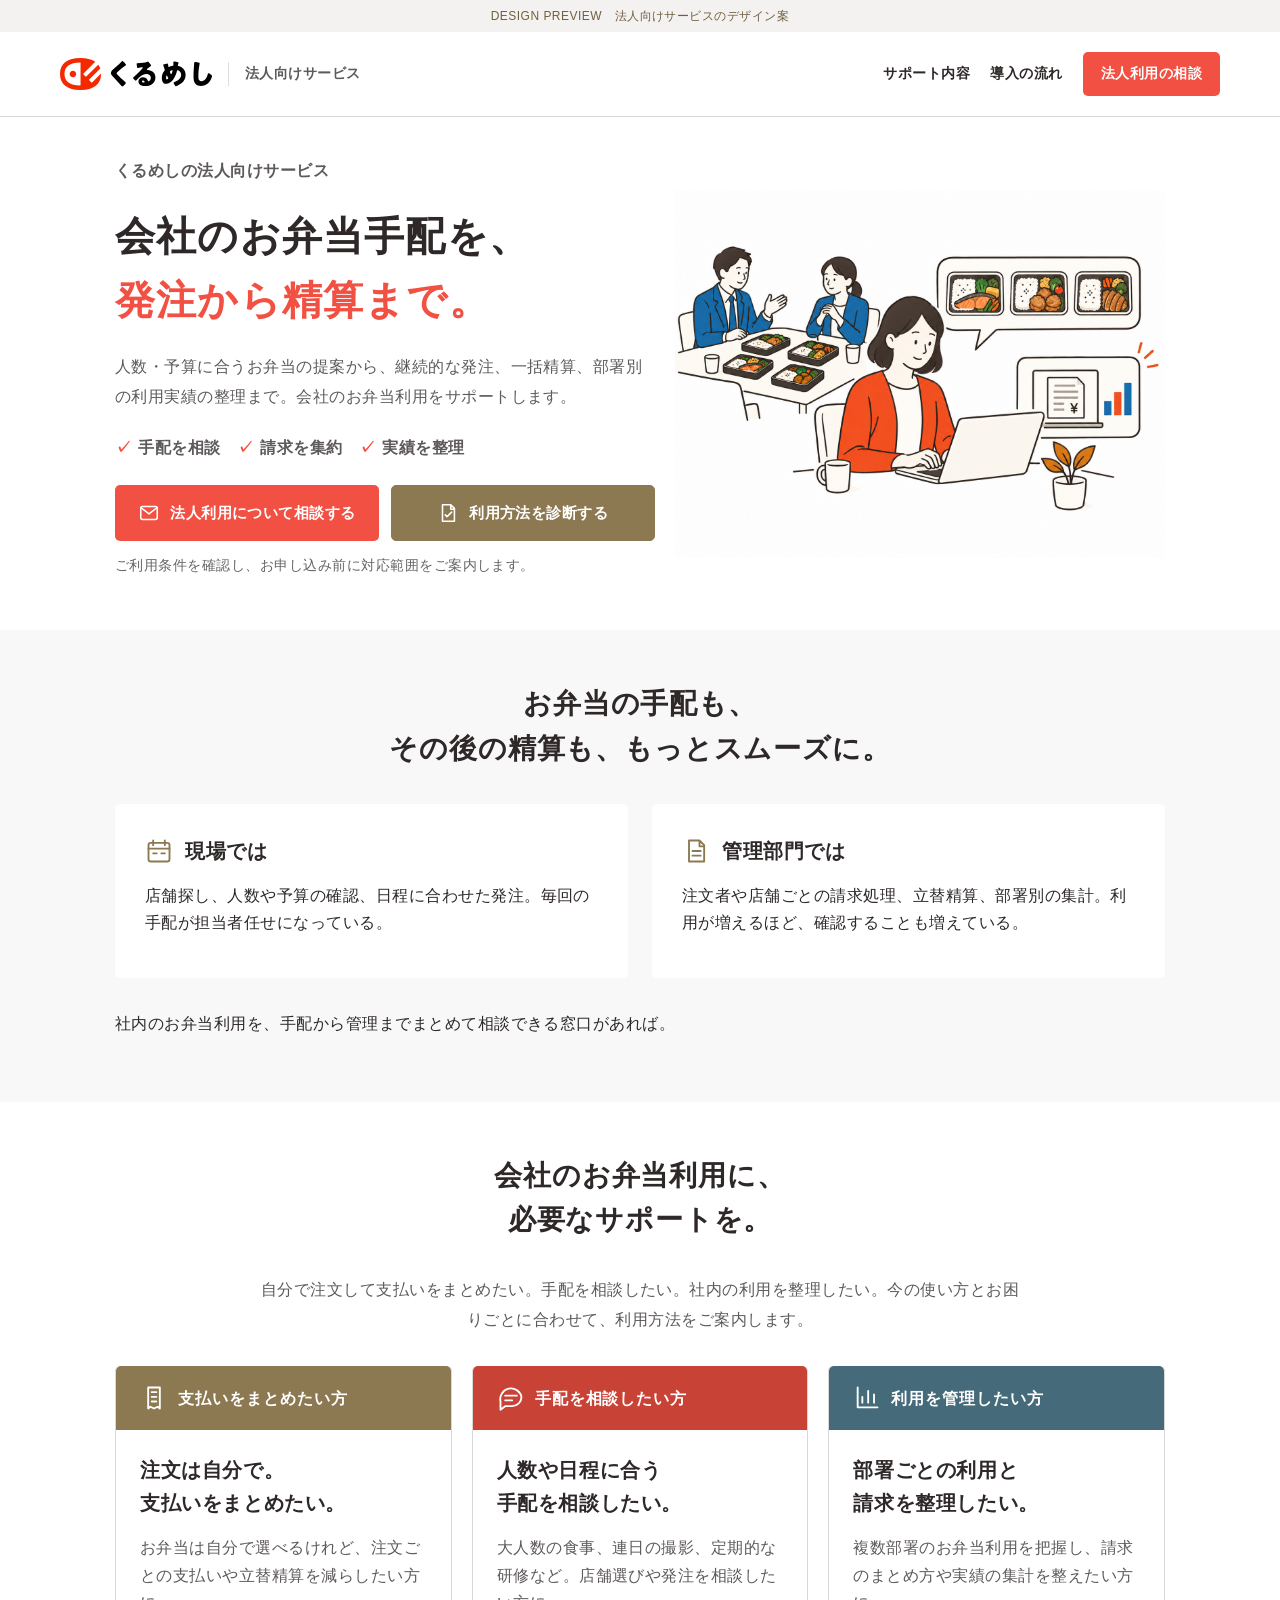
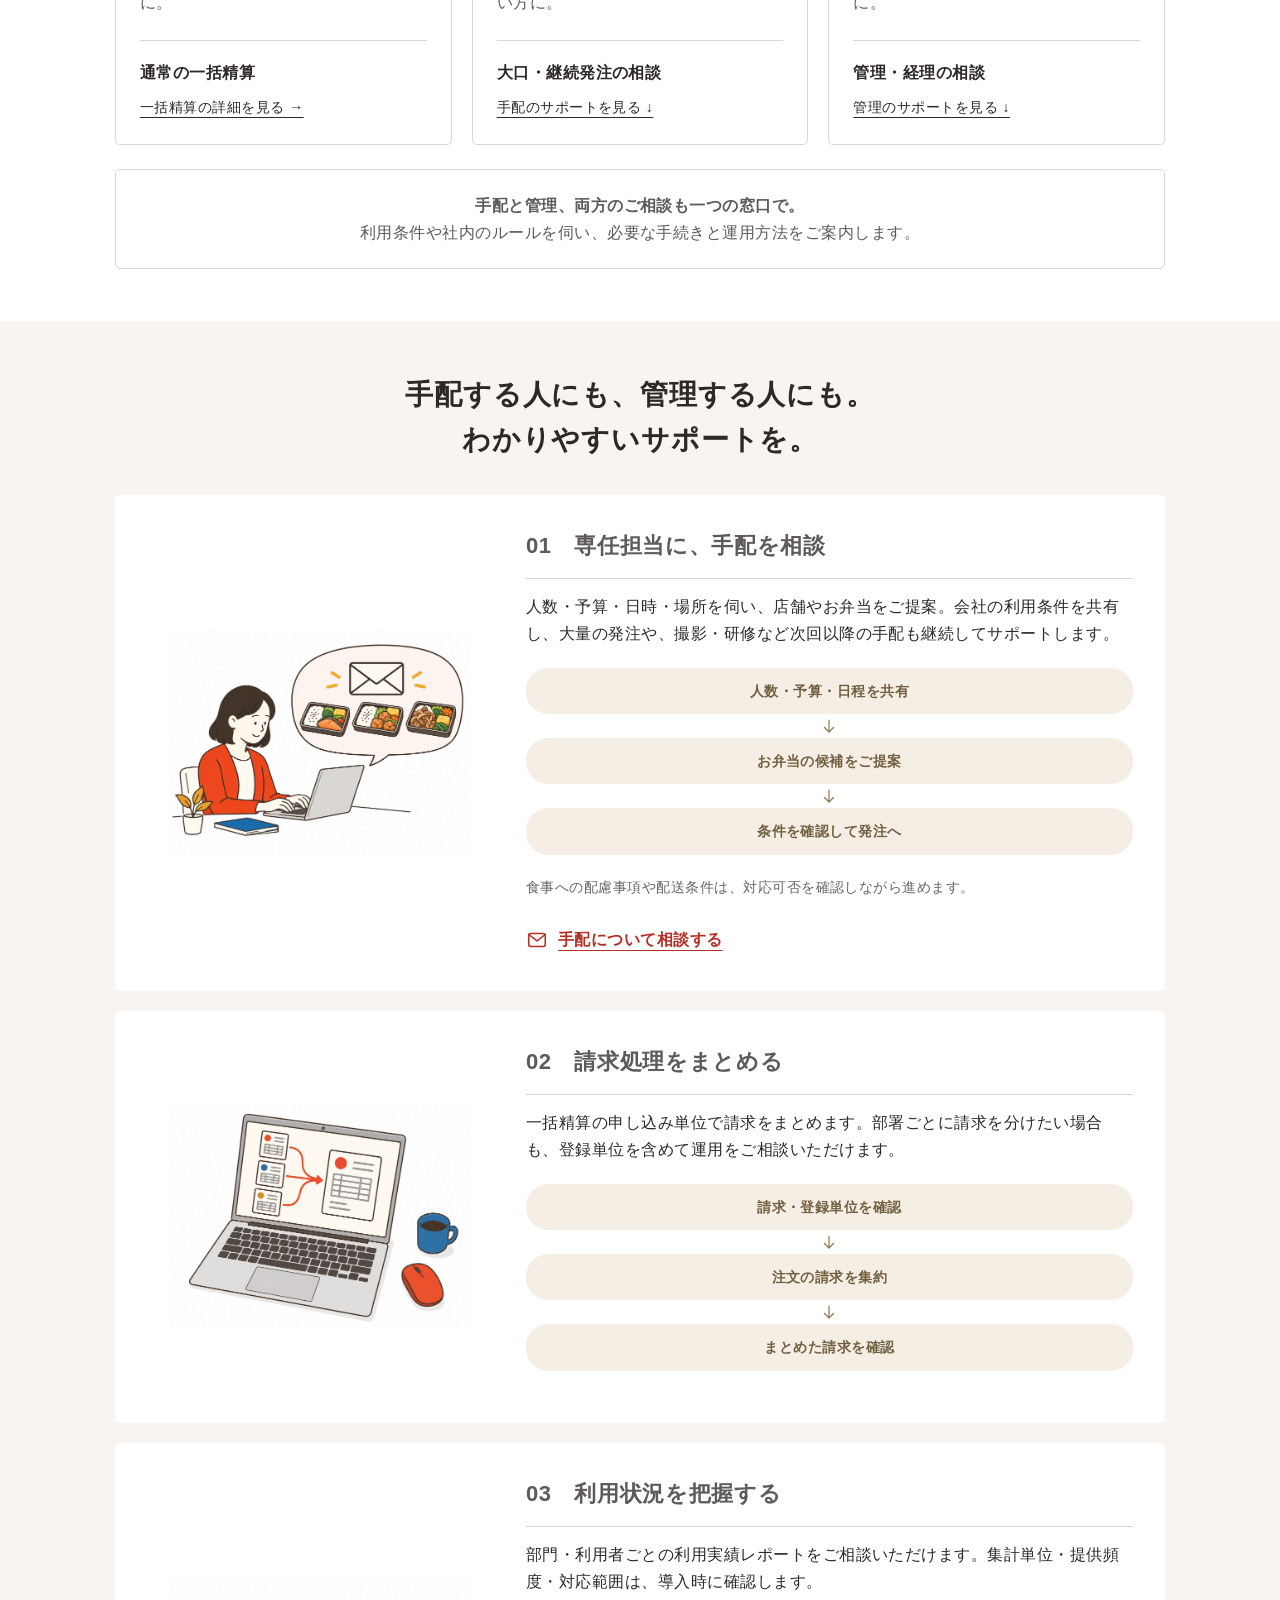
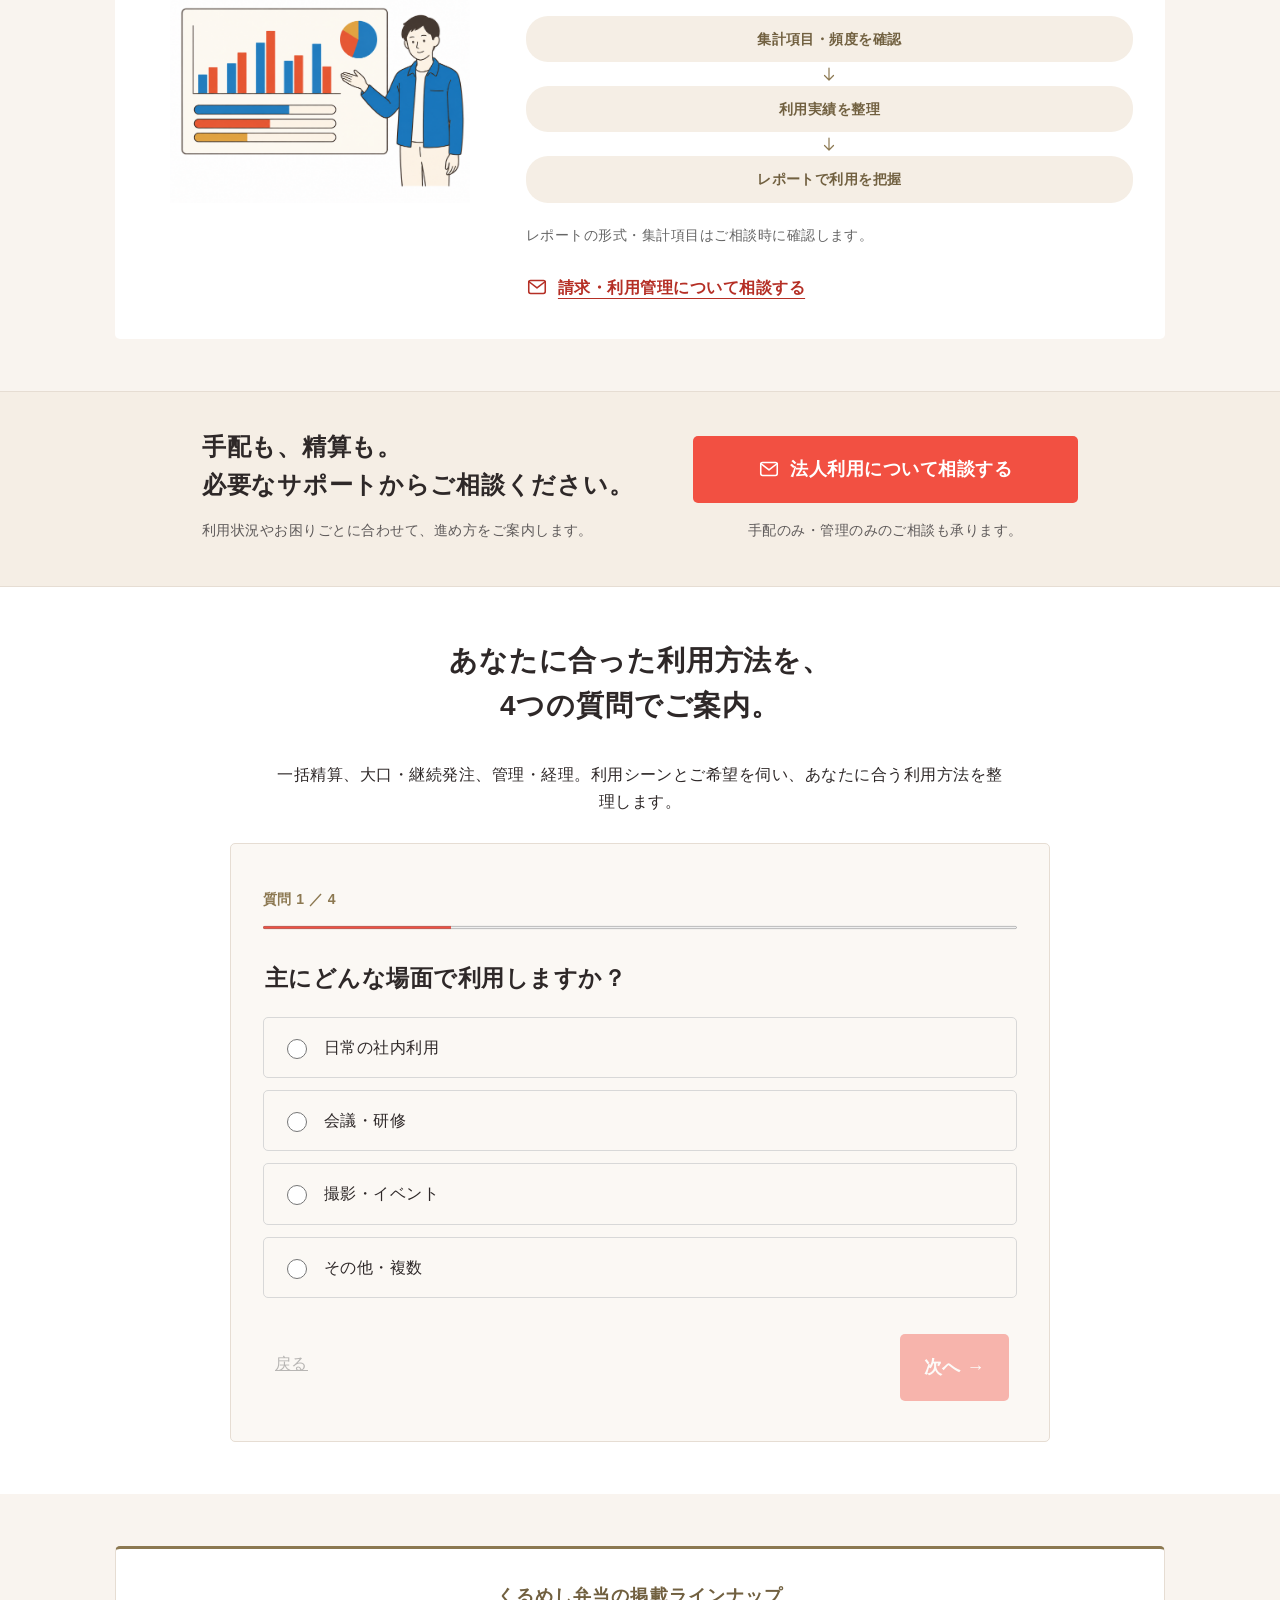
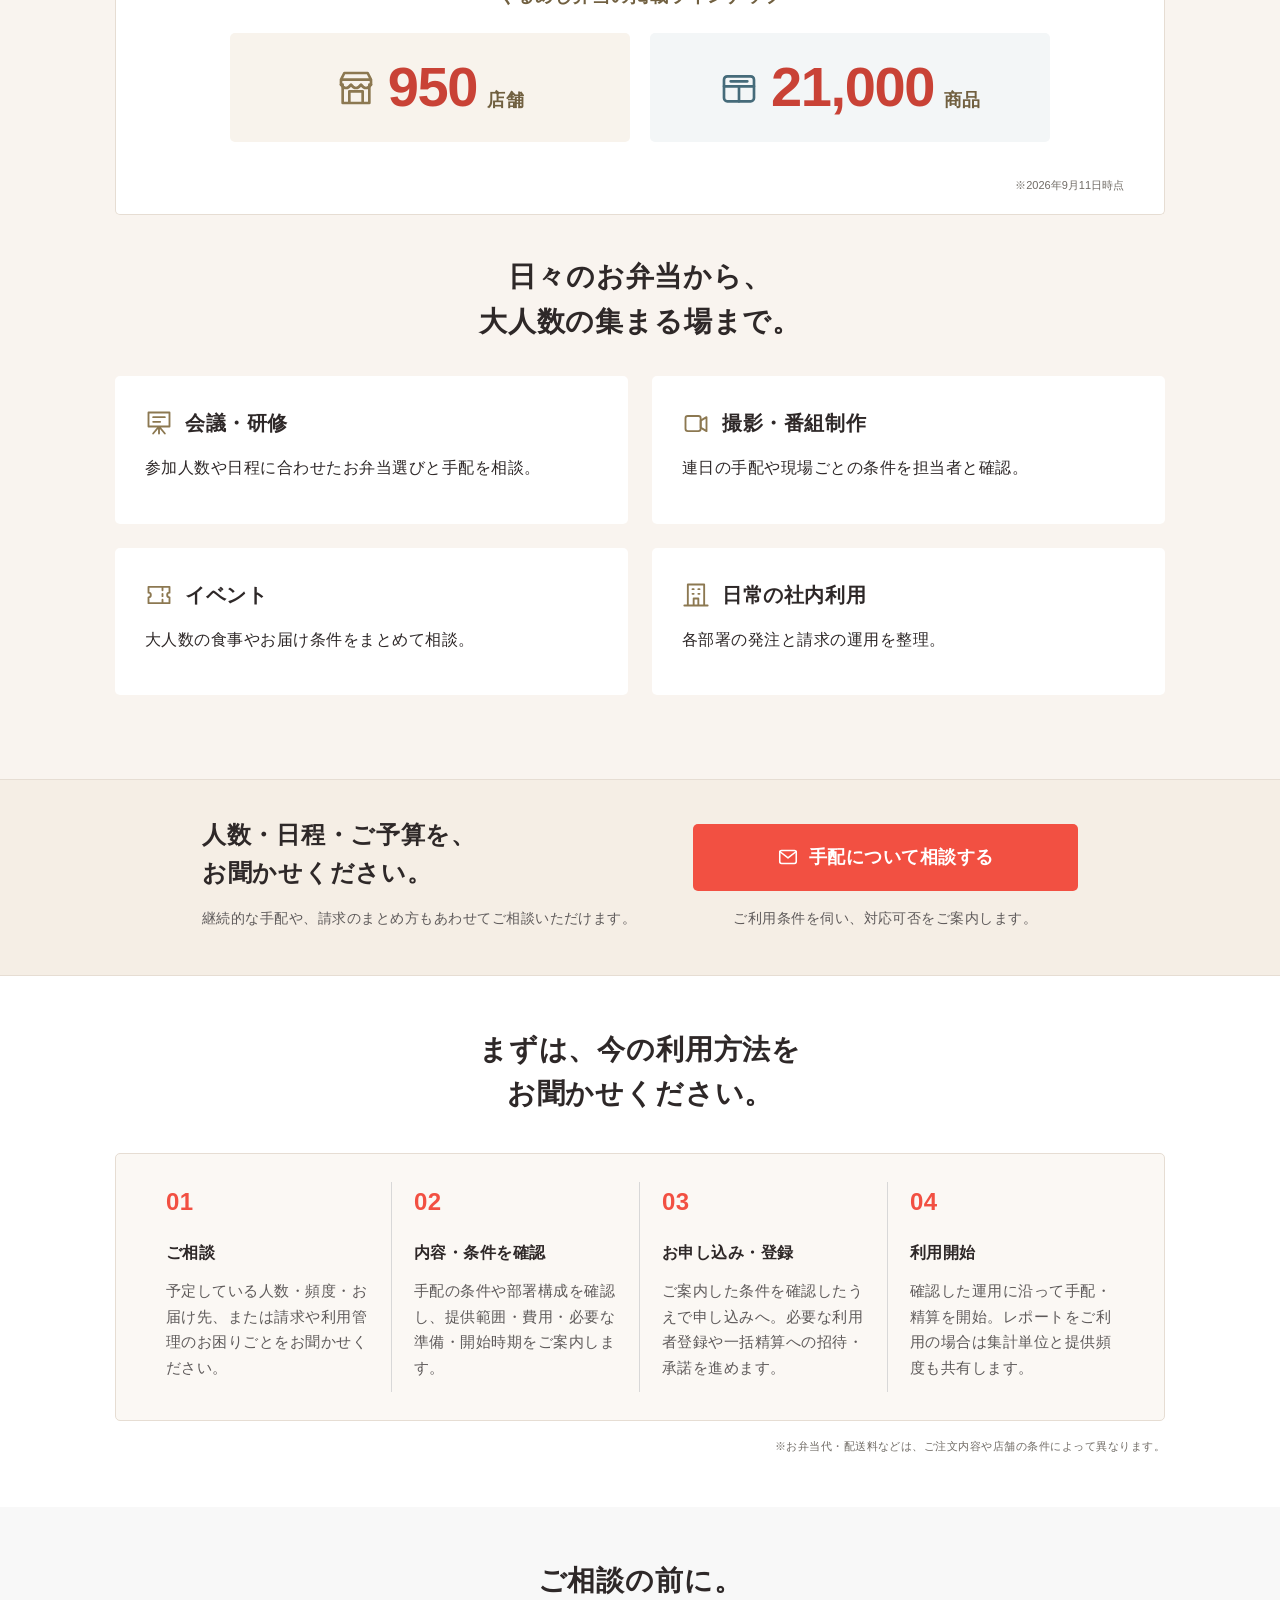
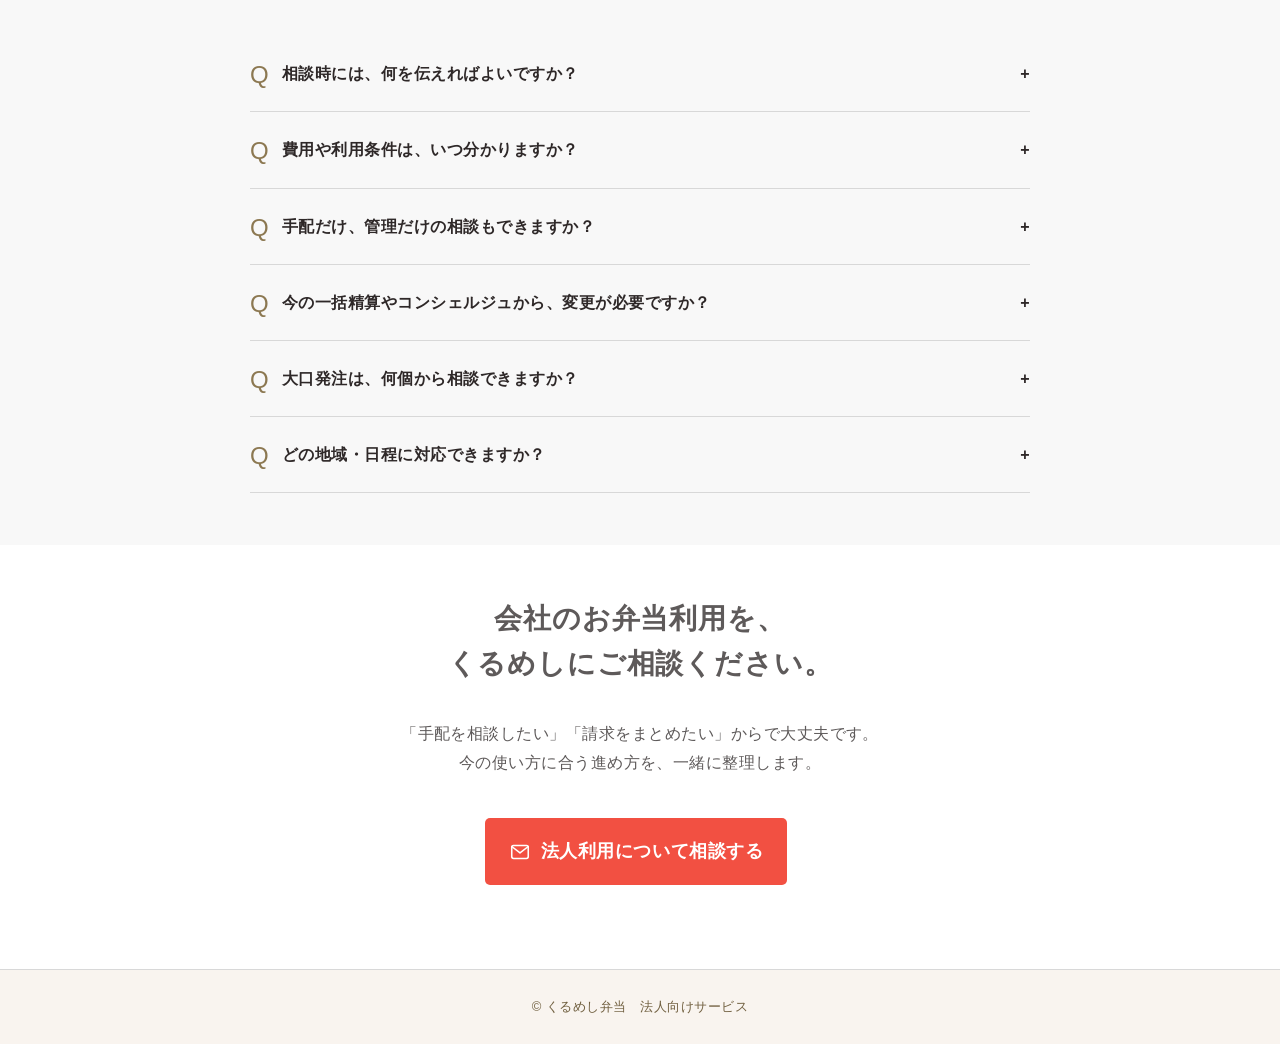
==== commit af30d9f5: "Update corporate hero, responsive header and consultation CTAs" ====
--- a/corporate/index.html
+++ b/corporate/index.html
@@ -27,19 +27,20 @@
 @media(max-width:700px){#ordering{padding:25px}#ordering .support-art{float:none;width:100%;height:230px;margin:0 0 24px}.support-art{height:230px}}
 </style>
 <div class="scope">DESIGN PREVIEW　法人向けサービスのデザイン案</div>
-<header><a class="header-brand" href="#" aria-label="くるめし 法人向けサービス トップ"><img src="kurumeshi-logo.svg" alt="くるめし" width="152" height="32"><span>法人向けサービス</span></a><nav><a href="#support">サポート内容</a><a href="#start">導入の流れ</a><a href="#contact">法人利用の相談</a></nav></header>
+<header><a class="header-brand" href="#" aria-label="くるめし 法人向けサービス トップ"><img src="kurumeshi-logo.svg" alt="くるめし" width="152" height="32"><span>法人向けサービス</span></a><nav><a href="#support">サポート内容</a><a href="#start">導入の流れ</a><a href="https://kurumeshi.tayori.com/f/hojin/">法人利用の相談</a></nav></header>
 <main>
-<section class="hero"><div class="wrap hero-layout"><div><div class="label">くるめしの法人向けサービス</div><h1><span>会社のお弁当手配を、</span><span><em>発注から精算まで。</em></span></h1><p class="lead">人数・予算に合うお弁当の提案から、継続的な発注、一括精算、部署別の利用実績の整理まで。会社のお弁当利用をサポートします。</p><ul class="hero-values"><li>手配を相談</li><li>請求を集約</li><li>実績を整理</li></ul><div class="hero-actions"><a class="button icon-cta" href="#contact"><svg class="cta-icon" viewBox="0 0 24 24" width="22" height="22" fill="none" stroke="currentColor" stroke-width="1.7" stroke-linecap="round" stroke-linejoin="round" aria-hidden="true" focusable="false"><rect x="3" y="5" width="18" height="14" rx="2"/><path d="m3 6 9 7 9-7"/></svg><span>法人利用について相談する</span></a><a class="button diagnosis-cta icon-cta" href="#guide"><svg class="cta-icon" viewBox="0 0 24 24" width="22" height="22" fill="none" stroke="currentColor" stroke-width="1.7" stroke-linecap="round" stroke-linejoin="round" aria-hidden="true" focusable="false"><path d="M6 3h9l4 4v14H6Z M15 3v5h4 M9 14l2 2 5-5"/></svg><span>利用方法を診断する</span></a></div><p class="note">ご利用条件を確認し、お申し込み前に対応範囲をご案内します。</p></div><div class="hero-art"><img src="hero-kurumeshi-transparent.png" alt="お弁当の手配を相談する法人担当者" width="640" height="480"><div class="caption"><span>大口・継続発注</span><span>一括精算</span><span>利用管理</span></div></div></div></section>
+<section class="hero"><div class="wrap hero-layout"><div><div class="label">くるめしの法人向けサービス</div><h1><span>会社のお弁当手配を、</span><span><em>発注から精算まで。</em></span></h1><p class="lead">人数・予算に合うお弁当の提案から、継続的な発注、一括精算、部署別の利用実績の整理まで。会社のお弁当利用をサポートします。</p><ul class="hero-values"><li>手配を相談</li><li>請求を集約</li><li>実績を整理</li></ul><div class="hero-actions"><a class="button icon-cta" href="https://kurumeshi.tayori.com/f/hojin/"><svg class="cta-icon" viewBox="0 0 24 24" width="22" height="22" fill="none" stroke="currentColor" stroke-width="1.7" stroke-linecap="round" stroke-linejoin="round" aria-hidden="true" focusable="false"><rect x="3" y="5" width="18" height="14" rx="2"/><path d="m3 6 9 7 9-7"/></svg><span>法人利用について相談する</span></a><a class="button diagnosis-cta icon-cta" href="#guide"><svg class="cta-icon" viewBox="0 0 24 24" width="22" height="22" fill="none" stroke="currentColor" stroke-width="1.7" stroke-linecap="round" stroke-linejoin="round" aria-hidden="true" focusable="false"><path d="M6 3h9l4 4v14H6Z M15 3v5h4 M9 14l2 2 5-5"/></svg><span>利用方法を診断する</span></a></div><p class="note">ご利用条件を確認し、お申し込み前に対応範囲をご案内します。</p></div><div class="hero-art"><img src="hero-corporate-v2.png" alt="会社のお弁当手配を行う担当者と、会議での利用・電子請求のイメージ" width="1448" height="1086"><div class="caption"><span>大口・継続発注</span><span>一括精算</span><span>利用管理</span></div></div></div></section>
 <section><div class="wrap"><div class="label">PROBLEM</div><h2>お弁当の手配も、<br>その後の精算も、もっとスムーズに。</h2><div class="two"><div class="card"><h3 class="icon-heading"><svg class="section-icon" viewBox="0 0 24 24" width="28" height="28" fill="none" stroke="currentColor" stroke-width="1.6" stroke-linecap="round" stroke-linejoin="round" aria-hidden="true" focusable="false"><rect x="3" y="5" width="18" height="16" rx="2"/><path d="M7 3v4M17 3v4M3 10h18M7 14h3M14 14h3"/></svg><span>現場では</span></h3><p>店舗探し、人数や予算の確認、日程に合わせた発注。毎回の手配が担当者任せになっている。</p></div><div class="card"><h3 class="icon-heading"><svg class="section-icon" viewBox="0 0 24 24" width="28" height="28" fill="none" stroke="currentColor" stroke-width="1.6" stroke-linecap="round" stroke-linejoin="round" aria-hidden="true" focusable="false"><path d="M6 3h9l4 4v14H6Z M15 3v5h4 M9 12h7M9 16h7"/></svg><span>管理部門では</span></h3><p>注文者や店舗ごとの請求処理、立替精算、部署別の集計。利用が増えるほど、確認することも増えている。</p></div></div><p>社内のお弁当利用を、手配から管理までまとめて相談できる窓口があれば。</p></div></section>
 <section id="business"><div class="wrap"><div class="label">FOR BUSINESS</div><h2>会社のお弁当利用に、<br>必要なサポートを。</h2><p class="lead">自分で注文して支払いをまとめたい。手配を相談したい。社内の利用を整理したい。今の使い方とお困りごとに合わせて、利用方法をご案内します。</p><div class="needs-grid"><article><span class="need-number"><svg class="need-icon" viewBox="0 0 24 24" width="28" height="28" fill="none" stroke="currentColor" stroke-width="1.6" stroke-linecap="round" stroke-linejoin="round" aria-hidden="true" focusable="false"><path d="M7 3h10v18l-2-1.5-3 1.5-3-1.5L7 21V3Z"/><path d="M10 7h4M10 11h4M10 15h4"/></svg><span>支払いをまとめたい方</span></span><h3>注文は自分で。<br>支払いをまとめたい。</h3><p>お弁当は自分で選べるけれど、注文ごとの支払いや立替精算を減らしたい方に。</p><strong>通常の一括精算</strong><a href="https://www.kurumesi-bentou.com/business/">一括精算の詳細を見る →</a></article><article><span class="need-number"><svg class="need-icon" viewBox="0 0 24 24" width="28" height="28" fill="none" stroke="currentColor" stroke-width="1.6" stroke-linecap="round" stroke-linejoin="round" aria-hidden="true" focusable="false"><path d="M21 11a8 8 0 0 1-8 8H7l-4 3v-7a8 8 0 1 1 18-4Z"/><path d="M7 10h10M7 14h6"/></svg><span>手配を相談したい方</span></span><h3>人数や日程に合う<br>手配を相談したい。</h3><p>大人数の食事、連日の撮影、定期的な研修など。店舗選びや発注を相談したい方に。</p><strong>大口・継続発注の相談</strong><a href="#ordering">手配のサポートを見る ↓</a></article><article><span class="need-number"><svg class="need-icon" viewBox="0 0 24 24" width="28" height="28" fill="none" stroke="currentColor" stroke-width="1.6" stroke-linecap="round" stroke-linejoin="round" aria-hidden="true" focusable="false"><path d="M4 3v17h17M8 16v-5M13 16V6M18 16V9"/></svg><span>利用を管理したい方</span></span><h3>部署ごとの利用と<br>請求を整理したい。</h3><p>複数部署のお弁当利用を把握し、請求のまとめ方や実績の集計を整えたい方に。</p><strong>管理・経理の相談</strong><a href="#accounting">管理のサポートを見る ↓</a></article></div><p class="combined-note"><strong>手配と管理、両方のご相談も一つの窓口で。</strong><br>利用条件や社内のルールを伺い、必要な手続きと運用方法をご案内します。</p></div></section>
 
 
-<section id="support"><div class="wrap"><div class="label">OUR SUPPORT</div><h2><span class="heading-unit">手配する人にも、</span><span class="heading-unit">管理する人にも。</span><br><span class="heading-unit">わかりやすいサポートを。</span></h2><div class="diagram"><div class="flow"><div><span class="step">01　選ぶ・手配する</span><strong>条件に合う提案と発注支援</strong></div><div><span class="step">02　支払う</span><strong>一括精算で請求をまとめる</strong></div><div><span class="step">03　利用を把握する</span><strong>実績を整理し、管理に役立てる</strong></div></div></div><div class="card" id="ordering"><img class="support-art" src="support-consult-v3.png" alt="PCでお弁当の候補をメール提案する専任担当者" width="1448" height="1086"><div class="support-copy"><h3>01　専任担当に、手配を相談</h3><p>人数・予算・日時・場所を伺い、店舗やお弁当をご提案。会社の利用条件を共有し、大量の発注や、撮影・研修など次回以降の手配も継続してサポートします。</p><ol class="support-process" aria-label="手配の相談の流れ"><li><span>人数・予算・日程を共有</span><svg class="process-arrow" viewBox="0 0 24 24" width="24" height="24" fill="none" stroke="currentColor" stroke-width="1.6" stroke-linecap="round" stroke-linejoin="round" aria-hidden="true" focusable="false"><path d="M4 12h16m-6-6 6 6-6 6"/></svg></li><li><span>お弁当の候補をご提案</span><svg class="process-arrow" viewBox="0 0 24 24" width="24" height="24" fill="none" stroke="currentColor" stroke-width="1.6" stroke-linecap="round" stroke-linejoin="round" aria-hidden="true" focusable="false"><path d="M4 12h16m-6-6 6 6-6 6"/></svg></li><li><span>条件を確認して発注へ</span></li></ol><p class="note">食事への配慮事項や配送条件は、対応可否を確認しながら進めます。</p><a class="context-cta icon-cta" href="#contact"><svg class="cta-icon" viewBox="0 0 24 24" width="22" height="22" fill="none" stroke="currentColor" stroke-width="1.7" stroke-linecap="round" stroke-linejoin="round" aria-hidden="true" focusable="false"><rect x="3" y="5" width="18" height="14" rx="2"/><path d="m3 6 9 7 9-7"/></svg><span>手配について相談する</span></a></div></div><div class="two" id="accounting"><div class="card"><img class="support-art" src="support-billing-v3.png" alt="複数の電子請求書を一つにまとめるPC画面" width="1448" height="1086"><div class="support-copy"><h3>02　請求処理をまとめる</h3><p>一括精算の申し込み単位で請求をまとめます。部署ごとに請求を分けたい場合も、登録単位を含めて運用をご相談いただけます。</p><ol class="support-process" aria-label="請求をまとめる流れ"><li><span>請求・登録単位を確認</span><svg class="process-arrow" viewBox="0 0 24 24" width="24" height="24" fill="none" stroke="currentColor" stroke-width="1.6" stroke-linecap="round" stroke-linejoin="round" aria-hidden="true" focusable="false"><path d="M4 12h16m-6-6 6 6-6 6"/></svg></li><li><span>注文の請求を集約</span><svg class="process-arrow" viewBox="0 0 24 24" width="24" height="24" fill="none" stroke="currentColor" stroke-width="1.6" stroke-linecap="round" stroke-linejoin="round" aria-hidden="true" focusable="false"><path d="M4 12h16m-6-6 6 6-6 6"/></svg></li><li><span>まとめた請求を確認</span></li></ol></div></div><div class="card"><img class="support-art" src="support-report-v3.png" alt="利用実績と予算のグラフを把握する管理担当者" width="1448" height="1086"><div class="support-copy"><h3>03　利用状況を把握する</h3><p>部門・利用者ごとの利用実績レポートをご相談いただけます。集計単位・提供頻度・対応範囲は、導入時に確認します。</p><ol class="support-process" aria-label="利用実績を把握する流れ"><li><span>集計項目・頻度を確認</span><svg class="process-arrow" viewBox="0 0 24 24" width="24" height="24" fill="none" stroke="currentColor" stroke-width="1.6" stroke-linecap="round" stroke-linejoin="round" aria-hidden="true" focusable="false"><path d="M4 12h16m-6-6 6 6-6 6"/></svg></li><li><span>利用実績を整理</span><svg class="process-arrow" viewBox="0 0 24 24" width="24" height="24" fill="none" stroke="currentColor" stroke-width="1.6" stroke-linecap="round" stroke-linejoin="round" aria-hidden="true" focusable="false"><path d="M4 12h16m-6-6 6 6-6 6"/></svg></li><li><span>レポートで利用を把握</span></li></ol><p class="note">レポートの形式・集計項目はご相談時に確認します。</p><a class="context-cta icon-cta" href="#contact"><svg class="cta-icon" viewBox="0 0 24 24" width="22" height="22" fill="none" stroke="currentColor" stroke-width="1.7" stroke-linecap="round" stroke-linejoin="round" aria-hidden="true" focusable="false"><rect x="3" y="5" width="18" height="14" rx="2"/><path d="m3 6 9 7 9-7"/></svg><span>請求・利用管理について相談する</span></a></div></div></div><aside class="annotation">制作メモ：機能一覧ではなく業務の流れを図解。レポートの見本を掲載する場合は、提供可能な形式を確認してサンプルを作成。</aside></div></section>
-<section id="guide"><div class="wrap"><div class="label">SERVICE GUIDE</div><h2>あなたに合った利用方法を、<br>4つの質問でご案内。</h2><p class="guide-intro">一括精算、大口・継続発注、管理・経理。利用シーンとご希望を伺い、あなたに合う利用方法を整理します。</p><div id="service-guide" class="guide-box"></div><noscript><p>質問ガイドのご利用にはJavaScriptが必要です。下の相談例をご覧ください。</p></noscript></div></section><section class="mid-conversion" aria-labelledby="mid-cta-support"><div class="wrap"><div class="mid-conversion-box"><div><p class="label">法人利用のご相談</p><h2 id="mid-cta-support">手配も、精算も。<br>必要なサポートからご相談ください。</h2><p>今の利用方法やお困りごとを伺い、会社に合った進め方をご案内します。</p></div><div class="mid-conversion-action"><a class="button icon-cta" href="#contact"><svg class="cta-icon" viewBox="0 0 24 24" width="22" height="22" fill="none" stroke="currentColor" stroke-width="1.7" stroke-linecap="round" stroke-linejoin="round" aria-hidden="true" focusable="false"><rect x="3" y="5" width="18" height="14" rx="2"/><path d="m3 6 9 7 9-7"/></svg><span>法人利用について相談する</span></a><p>手配のみ・管理のみのご相談も承ります。</p></div></div></div></section>
+<section id="support"><div class="wrap"><div class="label">OUR SUPPORT</div><h2><span class="heading-unit">手配する人にも、</span><span class="heading-unit">管理する人にも。</span><br><span class="heading-unit">わかりやすいサポートを。</span></h2><div class="card" id="ordering"><img class="support-art" src="support-consult-v3.png" alt="PCでお弁当の候補をメール提案する専任担当者" width="1448" height="1086"><div class="support-copy"><h3>01　専任担当に、手配を相談</h3><p>人数・予算・日時・場所を伺い、店舗やお弁当をご提案。会社の利用条件を共有し、大量の発注や、撮影・研修など次回以降の手配も継続してサポートします。</p><ol class="support-process" aria-label="手配の相談の流れ"><li><span>人数・予算・日程を共有</span><svg class="process-arrow" viewBox="0 0 24 24" width="24" height="24" fill="none" stroke="currentColor" stroke-width="1.6" stroke-linecap="round" stroke-linejoin="round" aria-hidden="true" focusable="false"><path d="M4 12h16m-6-6 6 6-6 6"/></svg></li><li><span>お弁当の候補をご提案</span><svg class="process-arrow" viewBox="0 0 24 24" width="24" height="24" fill="none" stroke="currentColor" stroke-width="1.6" stroke-linecap="round" stroke-linejoin="round" aria-hidden="true" focusable="false"><path d="M4 12h16m-6-6 6 6-6 6"/></svg></li><li><span>条件を確認して発注へ</span></li></ol><p class="note">食事への配慮事項や配送条件は、対応可否を確認しながら進めます。</p><a class="context-cta icon-cta" href="https://kurumeshi.tayori.com/f/hojin/"><svg class="cta-icon" viewBox="0 0 24 24" width="22" height="22" fill="none" stroke="currentColor" stroke-width="1.7" stroke-linecap="round" stroke-linejoin="round" aria-hidden="true" focusable="false"><rect x="3" y="5" width="18" height="14" rx="2"/><path d="m3 6 9 7 9-7"/></svg><span>手配について相談する</span></a></div></div><div class="two" id="accounting"><div class="card"><img class="support-art" src="support-billing-v3.png" alt="複数の電子請求書を一つにまとめるPC画面" width="1448" height="1086"><div class="support-copy"><h3>02　請求処理をまとめる</h3><p>一括精算の申し込み単位で請求をまとめます。部署ごとに請求を分けたい場合も、登録単位を含めて運用をご相談いただけます。</p><ol class="support-process" aria-label="請求をまとめる流れ"><li><span>請求・登録単位を確認</span><svg class="process-arrow" viewBox="0 0 24 24" width="24" height="24" fill="none" stroke="currentColor" stroke-width="1.6" stroke-linecap="round" stroke-linejoin="round" aria-hidden="true" focusable="false"><path d="M4 12h16m-6-6 6 6-6 6"/></svg></li><li><span>注文の請求を集約</span><svg class="process-arrow" viewBox="0 0 24 24" width="24" height="24" fill="none" stroke="currentColor" stroke-width="1.6" stroke-linecap="round" stroke-linejoin="round" aria-hidden="true" focusable="false"><path d="M4 12h16m-6-6 6 6-6 6"/></svg></li><li><span>まとめた請求を確認</span></li></ol></div></div><div class="card"><img class="support-art" src="support-report-v3.png" alt="利用実績と予算のグラフを把握する管理担当者" width="1448" height="1086"><div class="support-copy"><h3>03　利用状況を把握する</h3><p>部門・利用者ごとの利用実績レポートをご相談いただけます。集計単位・提供頻度・対応範囲は、導入時に確認します。</p><ol class="support-process" aria-label="利用実績を把握する流れ"><li><span>集計項目・頻度を確認</span><svg class="process-arrow" viewBox="0 0 24 24" width="24" height="24" fill="none" stroke="currentColor" stroke-width="1.6" stroke-linecap="round" stroke-linejoin="round" aria-hidden="true" focusable="false"><path d="M4 12h16m-6-6 6 6-6 6"/></svg></li><li><span>利用実績を整理</span><svg class="process-arrow" viewBox="0 0 24 24" width="24" height="24" fill="none" stroke="currentColor" stroke-width="1.6" stroke-linecap="round" stroke-linejoin="round" aria-hidden="true" focusable="false"><path d="M4 12h16m-6-6 6 6-6 6"/></svg></li><li><span>レポートで利用を把握</span></li></ol><p class="note">レポートの形式・集計項目はご相談時に確認します。</p><a class="context-cta icon-cta" href="https://kurumeshi.tayori.com/f/hojin/"><svg class="cta-icon" viewBox="0 0 24 24" width="22" height="22" fill="none" stroke="currentColor" stroke-width="1.7" stroke-linecap="round" stroke-linejoin="round" aria-hidden="true" focusable="false"><rect x="3" y="5" width="18" height="14" rx="2"/><path d="m3 6 9 7 9-7"/></svg><span>請求・利用管理について相談する</span></a></div></div></div><aside class="annotation">制作メモ：機能一覧ではなく業務の流れを図解。レポートの見本を掲載する場合は、提供可能な形式を確認してサンプルを作成。</aside></div></section>
+<section class="mid-conversion" aria-labelledby="mid-cta-support"><div class="wrap"><div class="mid-conversion-box"><div><p class="label">法人利用のご相談</p><h2 id="mid-cta-support">手配も、精算も。<br>必要なサポートからご相談ください。</h2><p><span class="cta-copy-unit">利用状況やお困りごとに合わせて、</span><span class="cta-copy-unit">進め方をご案内します。</span></p></div><div class="mid-conversion-action"><a class="button icon-cta" href="https://kurumeshi.tayori.com/f/hojin/"><svg class="cta-icon" viewBox="0 0 24 24" width="22" height="22" fill="none" stroke="currentColor" stroke-width="1.7" stroke-linecap="round" stroke-linejoin="round" aria-hidden="true" focusable="false"><rect x="3" y="5" width="18" height="14" rx="2"/><path d="m3 6 9 7 9-7"/></svg><span>法人利用について相談する</span></a><p>手配のみ・管理のみのご相談も承ります。</p></div></div></div></section>
+<section id="guide"><div class="wrap"><div class="label">SERVICE GUIDE</div><h2>あなたに合った利用方法を、<br>4つの質問でご案内。</h2><p class="guide-intro">一括精算、大口・継続発注、管理・経理。利用シーンとご希望を伺い、あなたに合う利用方法を整理します。</p><div id="service-guide" class="guide-box"></div><noscript><p>質問ガイドのご利用にはJavaScriptが必要です。下の相談例をご覧ください。</p></noscript></div></section>
 
-<section><div class="wrap"><div class="label">USE CASES</div><div class="service-proof"><p>くるめし弁当の掲載ラインナップ</p><div><div class="proof-metric"><svg class="proof-icon" viewBox="0 0 24 24" width="24" height="24" fill="none" stroke="currentColor" stroke-width="1.6" stroke-linecap="round" stroke-linejoin="round" aria-hidden="true" focusable="false"><path d="M3 10V7l2-4h14l2 4v3M3 7h18M4 10v11h16V10M8 21v-7h8v7"/><path d="M3 10q3 4 6 0 3 4 6 0 3 4 6 0"/></svg><strong>950<span>店舗</span></strong></div><div class="proof-metric"><svg class="proof-icon" viewBox="0 0 24 24" width="24" height="24" fill="none" stroke="currentColor" stroke-width="1.6" stroke-linecap="round" stroke-linejoin="round" aria-hidden="true" focusable="false"><rect x="3" y="5" width="18" height="15" rx="2"/><path d="M3 11h18M12 11v9M7 8h10"/></svg><strong>21,000<span>商品</span></strong></div></div><p class="note">※2026年9月11日時点</p></div><h2>日々のお弁当から、<br>大人数の集まる場まで。</h2><div class="two"><div class="card"><h3 class="icon-heading"><svg class="section-icon" viewBox="0 0 24 24" width="28" height="28" fill="none" stroke="currentColor" stroke-width="1.6" stroke-linecap="round" stroke-linejoin="round" aria-hidden="true" focusable="false"><path d="M3 3h18v12H3ZM12 15v6M7 21l5-6 5 6M7 7h10M7 11h6"/></svg><span>会議・研修</span></h3><p>参加人数や日程に合わせたお弁当選びと手配を相談。</p></div><div class="card"><h3 class="icon-heading"><svg class="section-icon" viewBox="0 0 24 24" width="28" height="28" fill="none" stroke="currentColor" stroke-width="1.6" stroke-linecap="round" stroke-linejoin="round" aria-hidden="true" focusable="false"><rect x="3" y="6" width="13" height="13" rx="2"/><path d="m16 10 5-3v12l-5-3Z"/></svg><span>撮影・番組制作</span></h3><p>連日の手配や現場ごとの条件を担当者と確認。</p></div><div class="card"><h3 class="icon-heading"><svg class="section-icon" viewBox="0 0 24 24" width="28" height="28" fill="none" stroke="currentColor" stroke-width="1.6" stroke-linecap="round" stroke-linejoin="round" aria-hidden="true" focusable="false"><path d="M3 5h18v5a2 2 0 0 0 0 4v5H3v-5a2 2 0 0 0 0-4ZM15 5v3M15 11v2M15 16v3"/></svg><span>イベント</span></h3><p>大人数の食事やお届け条件をまとめて相談。</p></div><div class="card"><h3 class="icon-heading"><svg class="section-icon" viewBox="0 0 24 24" width="28" height="28" fill="none" stroke="currentColor" stroke-width="1.6" stroke-linecap="round" stroke-linejoin="round" aria-hidden="true" focusable="false"><path d="M5 21V3h14v18M2 21h20M9 7h1M14 7h1M9 11h1M14 11h1M10 21v-6h4v6"/></svg><span>日常の社内利用</span></h3><p>各部署の発注と請求の運用を整理。</p></div></div><p class="note">上記は利用イメージです。対応可否は条件によって異なります。</p></div></section>
-<section class="mid-conversion" aria-labelledby="mid-cta-cases"><div class="wrap"><div class="mid-conversion-box"><div><p class="label">具体的なご予定がある方へ</p><h2 id="mid-cta-cases">人数・日程・ご予算を、<br>お聞かせください。</h2><p>継続的な手配や、請求のまとめ方もあわせてご相談いただけます。</p></div><div class="mid-conversion-action"><a class="button icon-cta" href="#contact"><svg class="cta-icon" viewBox="0 0 24 24" width="22" height="22" fill="none" stroke="currentColor" stroke-width="1.7" stroke-linecap="round" stroke-linejoin="round" aria-hidden="true" focusable="false"><rect x="3" y="5" width="18" height="14" rx="2"/><path d="m3 6 9 7 9-7"/></svg><span>手配について相談する</span></a><p>ご利用条件を伺い、対応可否をご案内します。</p></div></div></div></section>
-<section id="start"><div class="wrap"><div class="label">GET STARTED</div><h2>まずは、今の利用方法を<br>お聞かせください。</h2><ol class="order"><li><strong>ご相談</strong><p>予定している人数・頻度・お届け先、または請求や利用管理のお困りごとをお聞かせください。</p></li><li><strong>内容・条件を確認</strong><p>手配の条件や部署構成を確認し、提供範囲・費用・必要な準備・開始時期をご案内します。</p></li><li><strong>お申し込み・登録</strong><p>ご案内した条件を確認したうえで申し込みへ。必要な利用者登録や一括精算への招待・承諾を進めます。</p></li><li><strong>利用開始</strong><p>確認した運用に沿って手配・精算を開始。レポートをご利用の場合は集計単位と提供頻度も共有します。</p></li></ol><p>お弁当代・配送料などは、ご注文内容や店舗の条件によって異なります。</p></div></section>
+<section id="use-cases"><div class="wrap"><div class="label">USE CASES</div><div class="service-proof"><p>くるめし弁当の掲載ラインナップ</p><div><div class="proof-metric"><svg class="proof-icon" viewBox="0 0 24 24" width="24" height="24" fill="none" stroke="currentColor" stroke-width="1.6" stroke-linecap="round" stroke-linejoin="round" aria-hidden="true" focusable="false"><path d="M3 10V7l2-4h14l2 4v3M3 7h18M4 10v11h16V10M8 21v-7h8v7"/><path d="M3 10q3 4 6 0 3 4 6 0 3 4 6 0"/></svg><strong>950<span>店舗</span></strong></div><div class="proof-metric"><svg class="proof-icon" viewBox="0 0 24 24" width="24" height="24" fill="none" stroke="currentColor" stroke-width="1.6" stroke-linecap="round" stroke-linejoin="round" aria-hidden="true" focusable="false"><rect x="3" y="5" width="18" height="15" rx="2"/><path d="M3 11h18M12 11v9M7 8h10"/></svg><strong>21,000<span>商品</span></strong></div></div><p class="note">※2026年9月11日時点</p></div><h2>日々のお弁当から、<br>大人数の集まる場まで。</h2><div class="two"><div class="card"><h3 class="icon-heading"><svg class="section-icon" viewBox="0 0 24 24" width="28" height="28" fill="none" stroke="currentColor" stroke-width="1.6" stroke-linecap="round" stroke-linejoin="round" aria-hidden="true" focusable="false"><path d="M3 3h18v12H3ZM12 15v6M7 21l5-6 5 6M7 7h10M7 11h6"/></svg><span>会議・研修</span></h3><p>参加人数や日程に合わせたお弁当選びと手配を相談。</p></div><div class="card"><h3 class="icon-heading"><svg class="section-icon" viewBox="0 0 24 24" width="28" height="28" fill="none" stroke="currentColor" stroke-width="1.6" stroke-linecap="round" stroke-linejoin="round" aria-hidden="true" focusable="false"><rect x="3" y="6" width="13" height="13" rx="2"/><path d="m16 10 5-3v12l-5-3Z"/></svg><span>撮影・番組制作</span></h3><p>連日の手配や現場ごとの条件を担当者と確認。</p></div><div class="card"><h3 class="icon-heading"><svg class="section-icon" viewBox="0 0 24 24" width="28" height="28" fill="none" stroke="currentColor" stroke-width="1.6" stroke-linecap="round" stroke-linejoin="round" aria-hidden="true" focusable="false"><path d="M3 5h18v5a2 2 0 0 0 0 4v5H3v-5a2 2 0 0 0 0-4ZM15 5v3M15 11v2M15 16v3"/></svg><span>イベント</span></h3><p>大人数の食事やお届け条件をまとめて相談。</p></div><div class="card"><h3 class="icon-heading"><svg class="section-icon" viewBox="0 0 24 24" width="28" height="28" fill="none" stroke="currentColor" stroke-width="1.6" stroke-linecap="round" stroke-linejoin="round" aria-hidden="true" focusable="false"><path d="M5 21V3h14v18M2 21h20M9 7h1M14 7h1M9 11h1M14 11h1M10 21v-6h4v6"/></svg><span>日常の社内利用</span></h3><p>各部署の発注と請求の運用を整理。</p></div></div></div></section>
+<section class="mid-conversion" aria-labelledby="mid-cta-cases"><div class="wrap"><div class="mid-conversion-box"><div><p class="label">具体的なご予定がある方へ</p><h2 id="mid-cta-cases">人数・日程・ご予算を、<br>お聞かせください。</h2><p>継続的な手配や、請求のまとめ方もあわせてご相談いただけます。</p></div><div class="mid-conversion-action"><a class="button icon-cta" href="https://kurumeshi.tayori.com/f/hojin/"><svg class="cta-icon" viewBox="0 0 24 24" width="22" height="22" fill="none" stroke="currentColor" stroke-width="1.7" stroke-linecap="round" stroke-linejoin="round" aria-hidden="true" focusable="false"><rect x="3" y="5" width="18" height="14" rx="2"/><path d="m3 6 9 7 9-7"/></svg><span>手配について相談する</span></a><p>ご利用条件を伺い、対応可否をご案内します。</p></div></div></div></section>
+<section id="start"><div class="wrap"><div class="label">GET STARTED</div><h2>まずは、今の利用方法を<br>お聞かせください。</h2><ol class="order"><li><strong>ご相談</strong><p>予定している人数・頻度・お届け先、または請求や利用管理のお困りごとをお聞かせください。</p></li><li><strong>内容・条件を確認</strong><p>手配の条件や部署構成を確認し、提供範囲・費用・必要な準備・開始時期をご案内します。</p></li><li><strong>お申し込み・登録</strong><p>ご案内した条件を確認したうえで申し込みへ。必要な利用者登録や一括精算への招待・承諾を進めます。</p></li><li><strong>利用開始</strong><p>確認した運用に沿って手配・精算を開始。レポートをご利用の場合は集計単位と提供頻度も共有します。</p></li></ol><p class="fee-note">※お弁当代・配送料などは、ご注文内容や店舗の条件によって異なります。</p></div></section>
 <section><div class="wrap"><div class="label">FAQ</div><h2>ご相談の前に。</h2><details><summary>相談時には、何を伝えればよいですか？</summary><p>手配のご相談は人数・予算・利用日・お届け先を、管理のご相談は利用部署・請求のまとめ方・把握したい項目をお知らせください。未定の項目は、その旨をお伝えください。</p></details><details><summary>費用や利用条件は、いつ分かりますか？</summary><p>ご希望と利用条件を確認し、お申し込み前に対応範囲・費用・開始時期をご案内します。お弁当代や配送料は、ご注文内容・店舗によって異なります。</p></details><details><summary>手配だけ、管理だけの相談もできますか？</summary><p>はい。必要な支援からご相談ください。両方をまとめてご相談いただくこともできます。</p></details><details><summary>今の一括精算やコンシェルジュから、変更が必要ですか？</summary><p>現在のご利用状況を伺い、法人向けサービスに必要な手続きをご案内します。</p></details><details><summary>大口発注は、何個から相談できますか？</summary><p>一度に多くのお弁当を手配する場合だけでなく、連日・定期的な手配もご相談いただけます。必要な数量・利用頻度・予算を伺い、対応可否と条件をご案内します。</p></details><details><summary>どの地域・日程に対応できますか？</summary><p>お届け先・希望日時・数量・店舗によって異なります。相談時にお届け先の住所と利用予定日をお知らせください。店舗や配送の条件を確認してご案内します。</p></details></div></section>
-<section id="contact" class="contact"><div class="wrap"><div class="label">CONTACT</div><h2>会社のお弁当利用を、<br>くるめしにご相談ください。</h2><p class="lead">「手配を相談したい」「請求をまとめたい」からで大丈夫です。<br>今の使い方に合う進め方を、一緒に整理します。</p><div class="contact-prep"><div><strong>手配のご相談</strong><p>人数・ご予算・利用日・お届け先</p></div><div><strong>管理のご相談</strong><p>利用部署・請求単位・把握したい項目</p></div></div><p>ご相談内容を確認し、提供範囲・費用・開始時期をご案内してから、お申し込みへ進みます。</p><div class="diagram"><a class="button icon-cta" href="#consult-preview"><svg class="cta-icon" viewBox="0 0 24 24" width="22" height="22" fill="none" stroke="currentColor" stroke-width="1.7" stroke-linecap="round" stroke-linejoin="round" aria-hidden="true" focusable="false"><rect x="3" y="5" width="18" height="14" rx="2"/><path d="m3 6 9 7 9-7"/></svg><span>法人利用について相談する</span></a><span id="consult-preview"></span></div><aside class="annotation">制作メモ：ボタンとフォームは未接続。相談種別はフォーム内で選択し、ページのストーリーは分断しない。</aside></div></section>
+<section id="contact" class="contact"><div class="wrap"><div class="label">CONTACT</div><h2>会社のお弁当利用を、<br>くるめしにご相談ください。</h2><p class="lead">「手配を相談したい」「請求をまとめたい」からで大丈夫です。<br>今の使い方に合う進め方を、一緒に整理します。</p><div class="diagram"><a class="button icon-cta" href="https://kurumeshi.tayori.com/f/hojin/"><svg class="cta-icon" viewBox="0 0 24 24" width="22" height="22" fill="none" stroke="currentColor" stroke-width="1.7" stroke-linecap="round" stroke-linejoin="round" aria-hidden="true" focusable="false"><rect x="3" y="5" width="18" height="14" rx="2"/><path d="m3 6 9 7 9-7"/></svg><span>法人利用について相談する</span></a></div></div></section>
 </main><footer>© くるめし弁当　法人向けサービス</footer></body></html>
--- a/corporate/kurumeshi-brand.css
+++ b/corporate/kurumeshi-brand.css
@@ -110,6 +110,19 @@
 @media(max-width:700px){body #support .support-process{grid-template-columns:1fr;gap:24px}body .process-arrow{right:calc(50% - 9px);top:auto;bottom:-21px;transform:rotate(90deg)}body .service-proof>div{gap:12px}body .proof-metric{flex-direction:column;gap:12px;padding:18px 8px}body .proof-icon{width:32px;height:32px}body .proof-metric strong{font-size:clamp(28px,7vw,40px)}}
 body .icon-cta{display:inline-flex;align-items:center;justify-content:center;gap:10px}
 body .cta-icon{width:22px;height:22px;flex:0 0 22px}
+body .mid-conversion-box .cta-copy-unit{display:inline-block;max-width:100%;text-wrap:pretty}
+body #start .fee-note{font-size:11px;line-height:1.65;color:#706b65;text-align:right;margin:12px 0 0}
+/* Alternate content surfaces while retaining the Kurumeshi palette. */
+body main>#business{background:#fff}
+body main>#support{background:#f9f4ef}
+body main>#guide{background:#fff}
+body main>#guide .guide-box{background:#fbf8f4;border:1px solid #e6ddd3}
+body main>.mid-conversion{background:#fff}
+body .mid-conversion-box{background:#f5eee5;border:1px solid #e6ddd3}
+body main>#use-cases{background:#f9f4ef}
+body main>#start{background:#fff}
+body #start .order{background:#fbf8f4;border:1px solid #e6ddd3}
+body .hero-art img{display:block;width:100%;height:auto;max-height:none;object-fit:contain}
 body .hero-actions{display:flex;gap:12px;align-items:stretch;margin-top:24px}
 body .hero-actions .button{flex:1;min-width:0;margin:0;padding:16px 12px;font-size:15px}
 body .button.diagnosis-cta{background:#8c7851;border:1px solid #8c7851;color:#fff}
@@ -118,3 +131,28 @@
 body .hero-actions .button{flex:1 0 235px;max-width:100%;box-sizing:border-box}
 body .mid-conversion-action .icon-cta{display:inline-flex}
 @media(max-width:700px){body .hero-actions{flex-direction:column}body .hero-actions .button{flex:auto;font-size:16px;padding:18px 12px}body .mid-conversion-action .icon-cta{display:flex}}
+/* Keep navigation accessible while scrolling, with fewer links on mobile. */
+body header{position:sticky;top:0;z-index:100;background:#fff;display:flex;flex-wrap:nowrap;align-items:center;justify-content:space-between}
+body header nav{flex-wrap:nowrap;flex-shrink:0;margin-left:auto;white-space:nowrap}
+body header .header-brand{min-width:0}
+@media(max-width:1000px){
+ body header nav a[href="#support"],body header nav a[href="#start"]{display:none}
+}
+/* Full-width conversion bands; copy remains aligned with page content. */
+body main>.mid-conversion.mid-conversion{background:#f5eee5;padding-top:0;padding-bottom:0;border-top:1px solid #e6ddd3;border-bottom:1px solid #e6ddd3}
+body .mid-conversion>.wrap{max-width:none;padding:0}
+body .mid-conversion .mid-conversion-box{width:100%;max-width:940px;margin:0 auto;padding:36px 32px;background:transparent;border:0;border-radius:0;grid-template-columns:minmax(0,1.2fr) minmax(0,1fr);gap:28px}
+body .mid-conversion-action .button{width:100%;max-width:400px}
+@media(max-width:700px){body .mid-conversion .mid-conversion-box{grid-template-columns:1fr;padding:28px 22px;gap:18px;text-align:center}body .mid-conversion-action .button{max-width:none}}
+@media(max-width:520px){
+ body header .header-brand{flex-shrink:1;gap:0}
+ body header .header-brand span{display:none}
+ body header .header-brand img{width:112px;height:auto;max-width:100%}
+}
+@media(max-width:700px){
+ body header{padding:12px 16px;gap:10px;align-items:center}
+ body header nav a[href="#support"],body header nav a[href="#start"]{display:none}
+ body header nav{margin-left:auto}
+ body header nav a:last-child{padding:9px 12px;font-size:12px}
+ body main section{scroll-margin-top:145px}
+}
